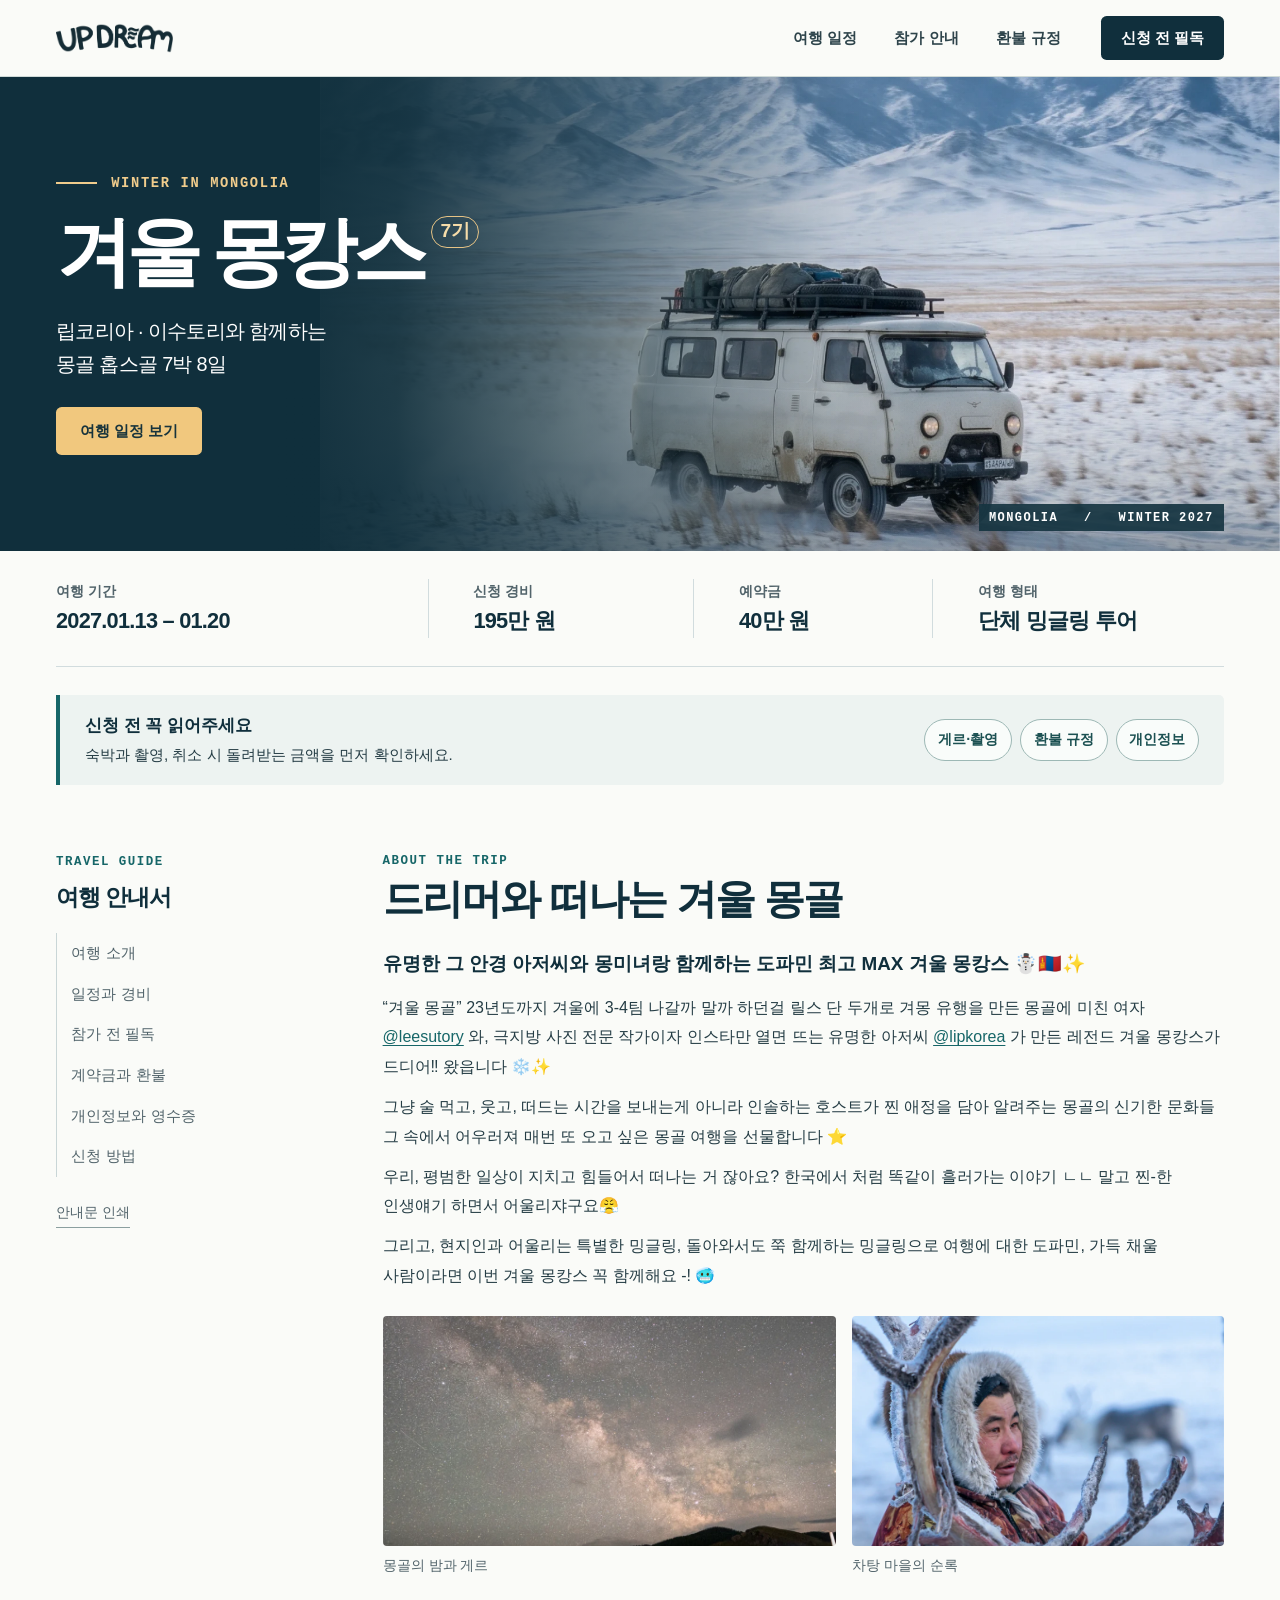
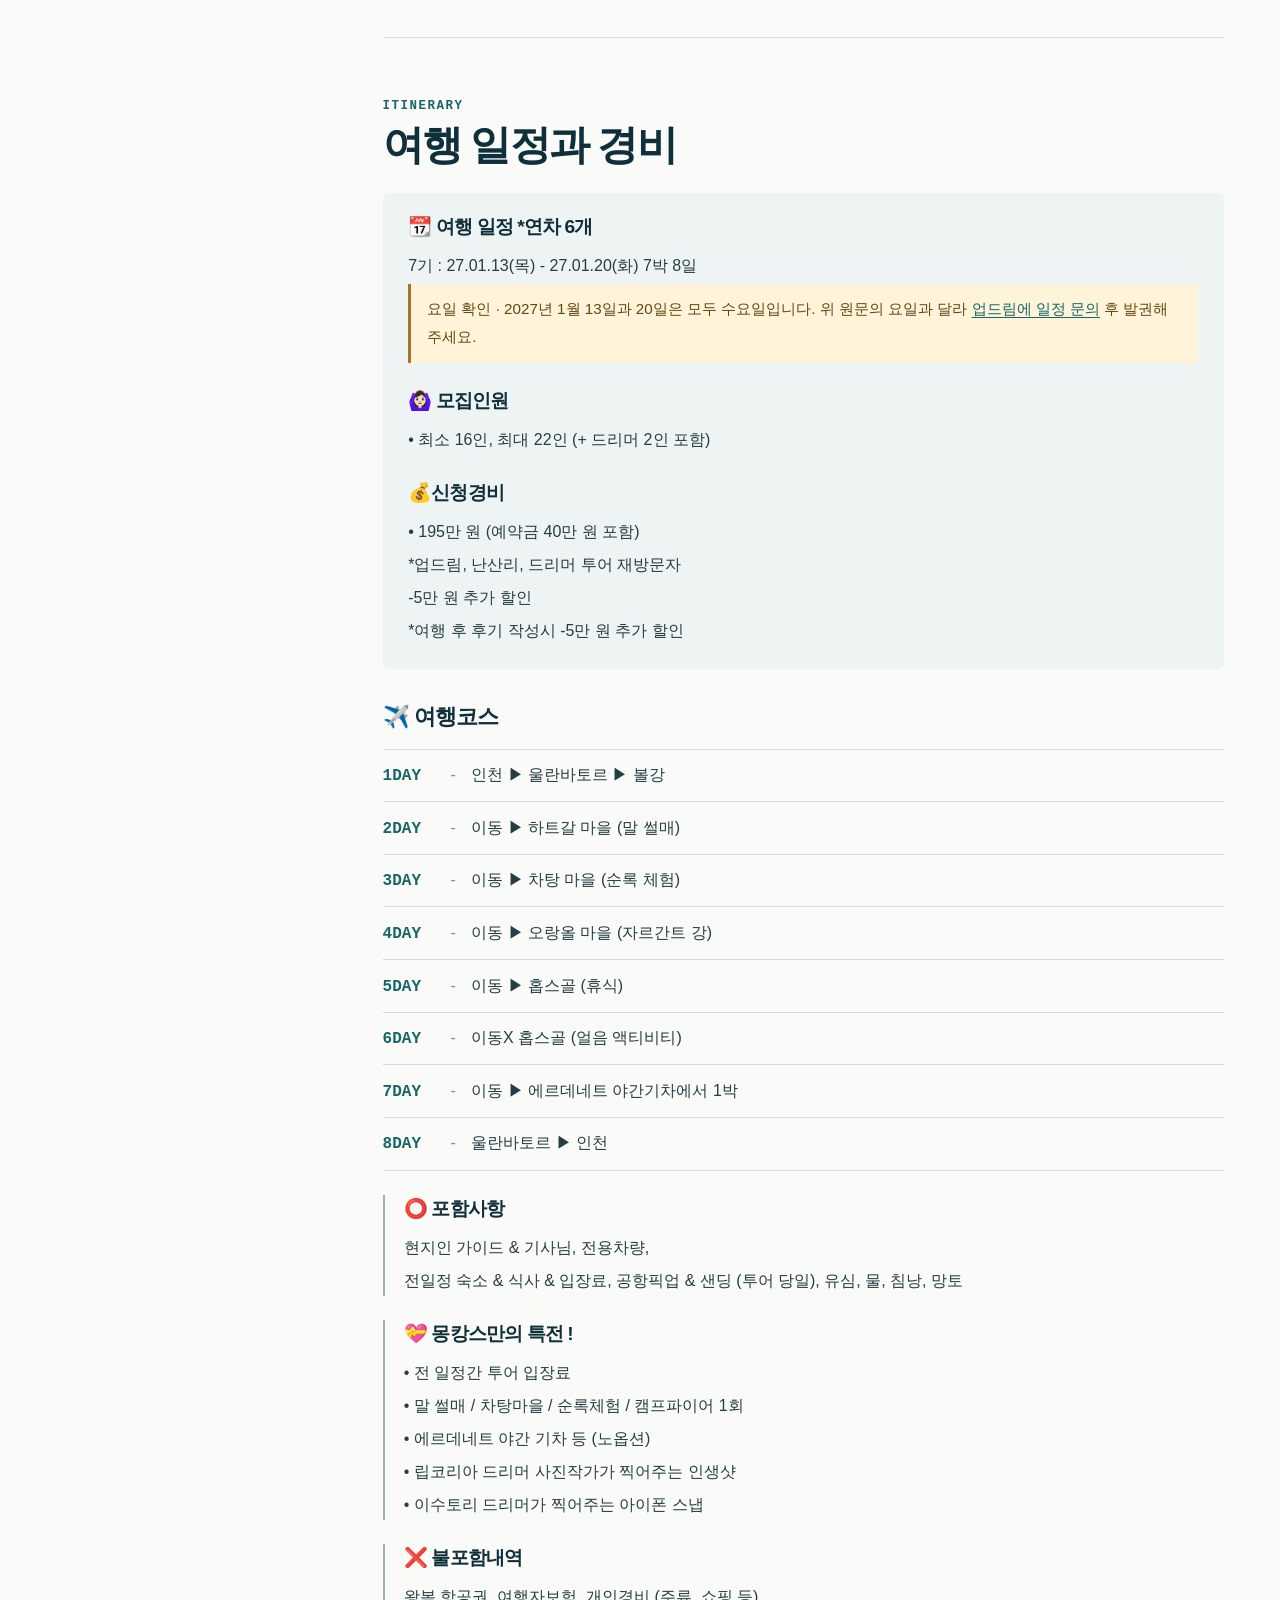
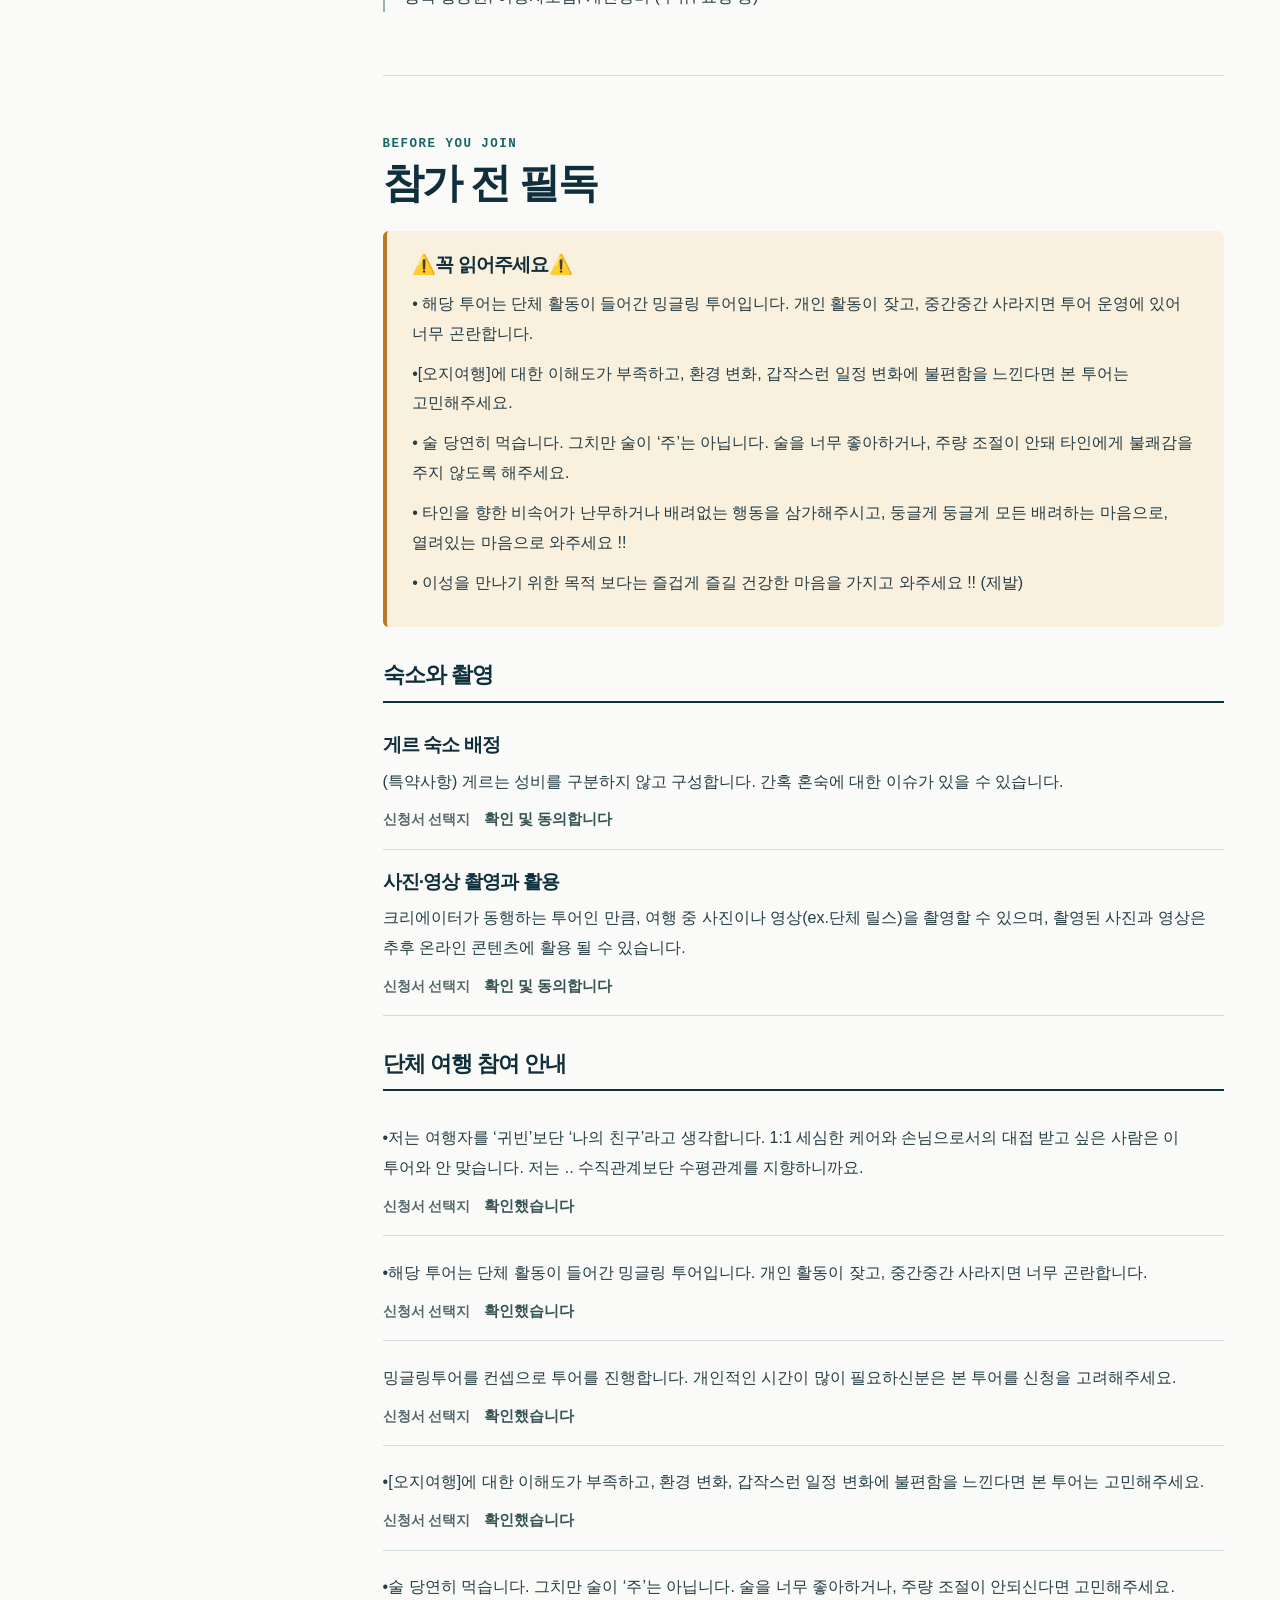
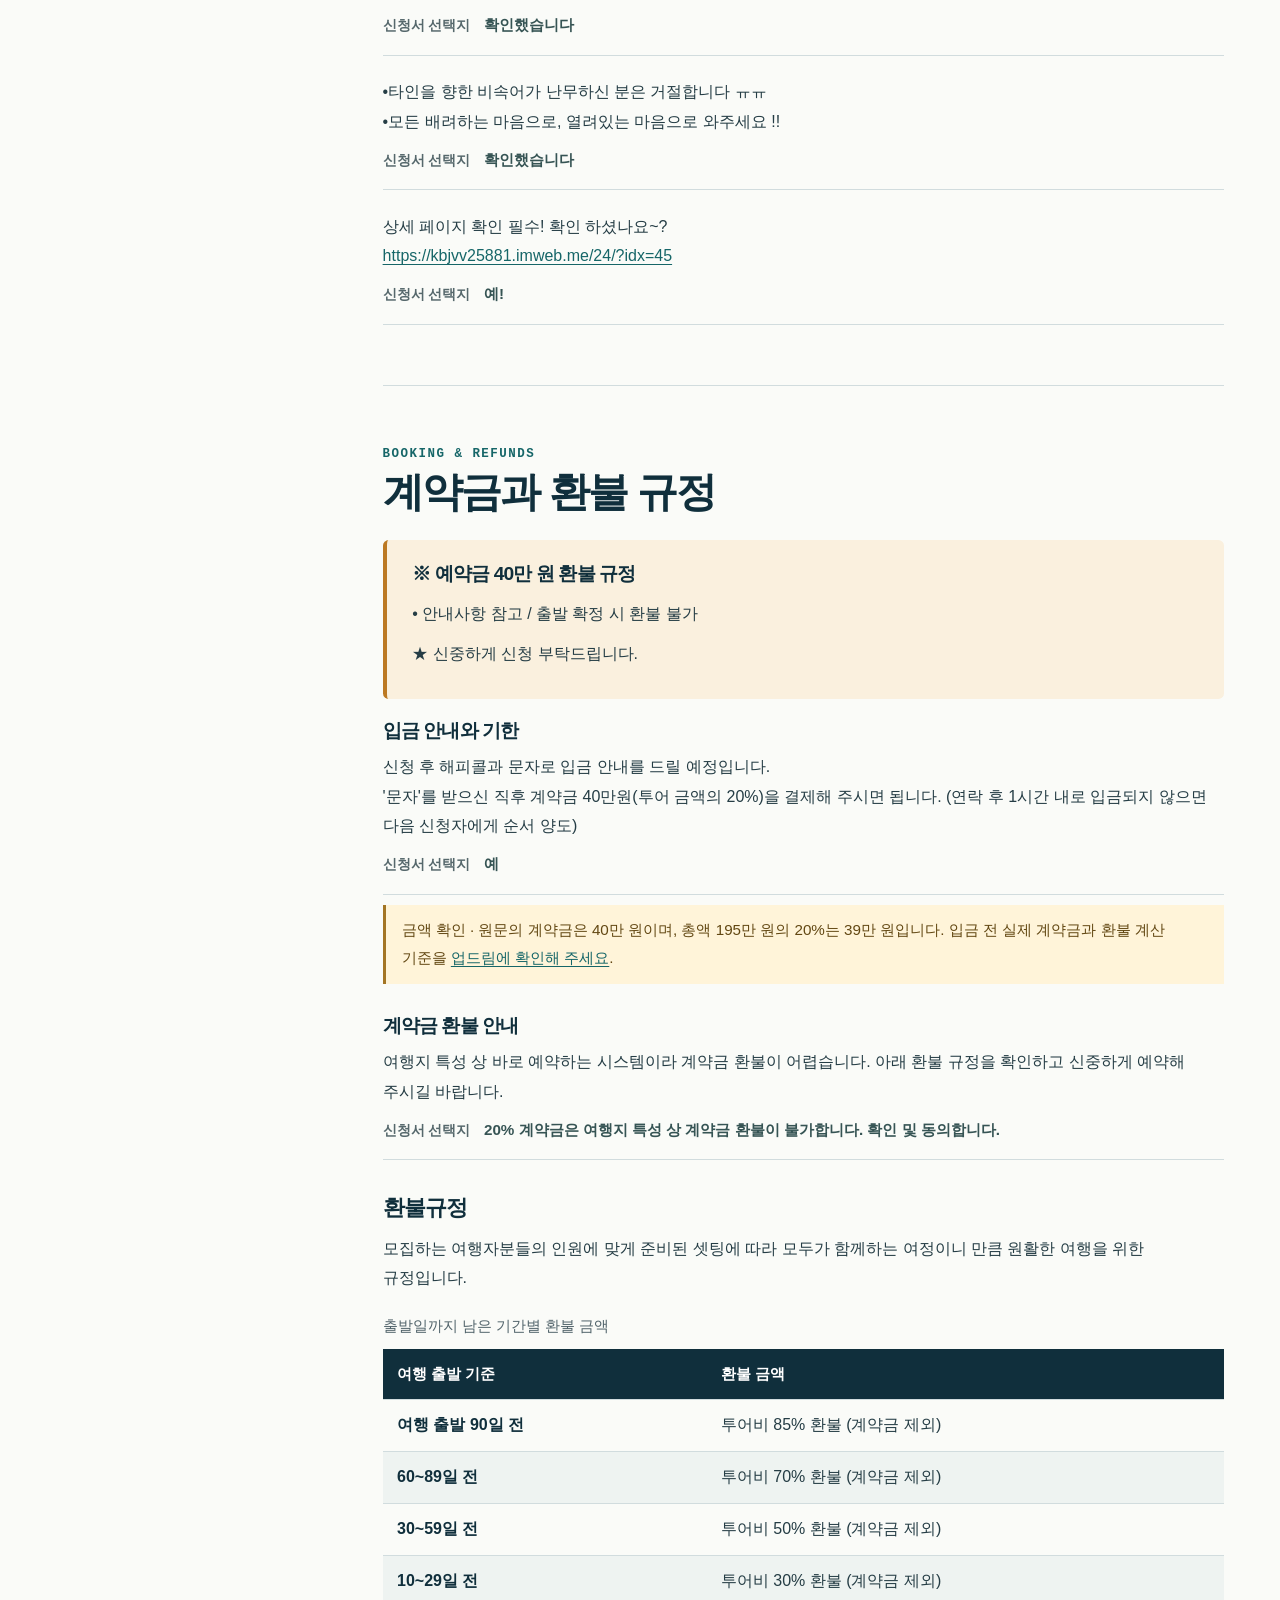
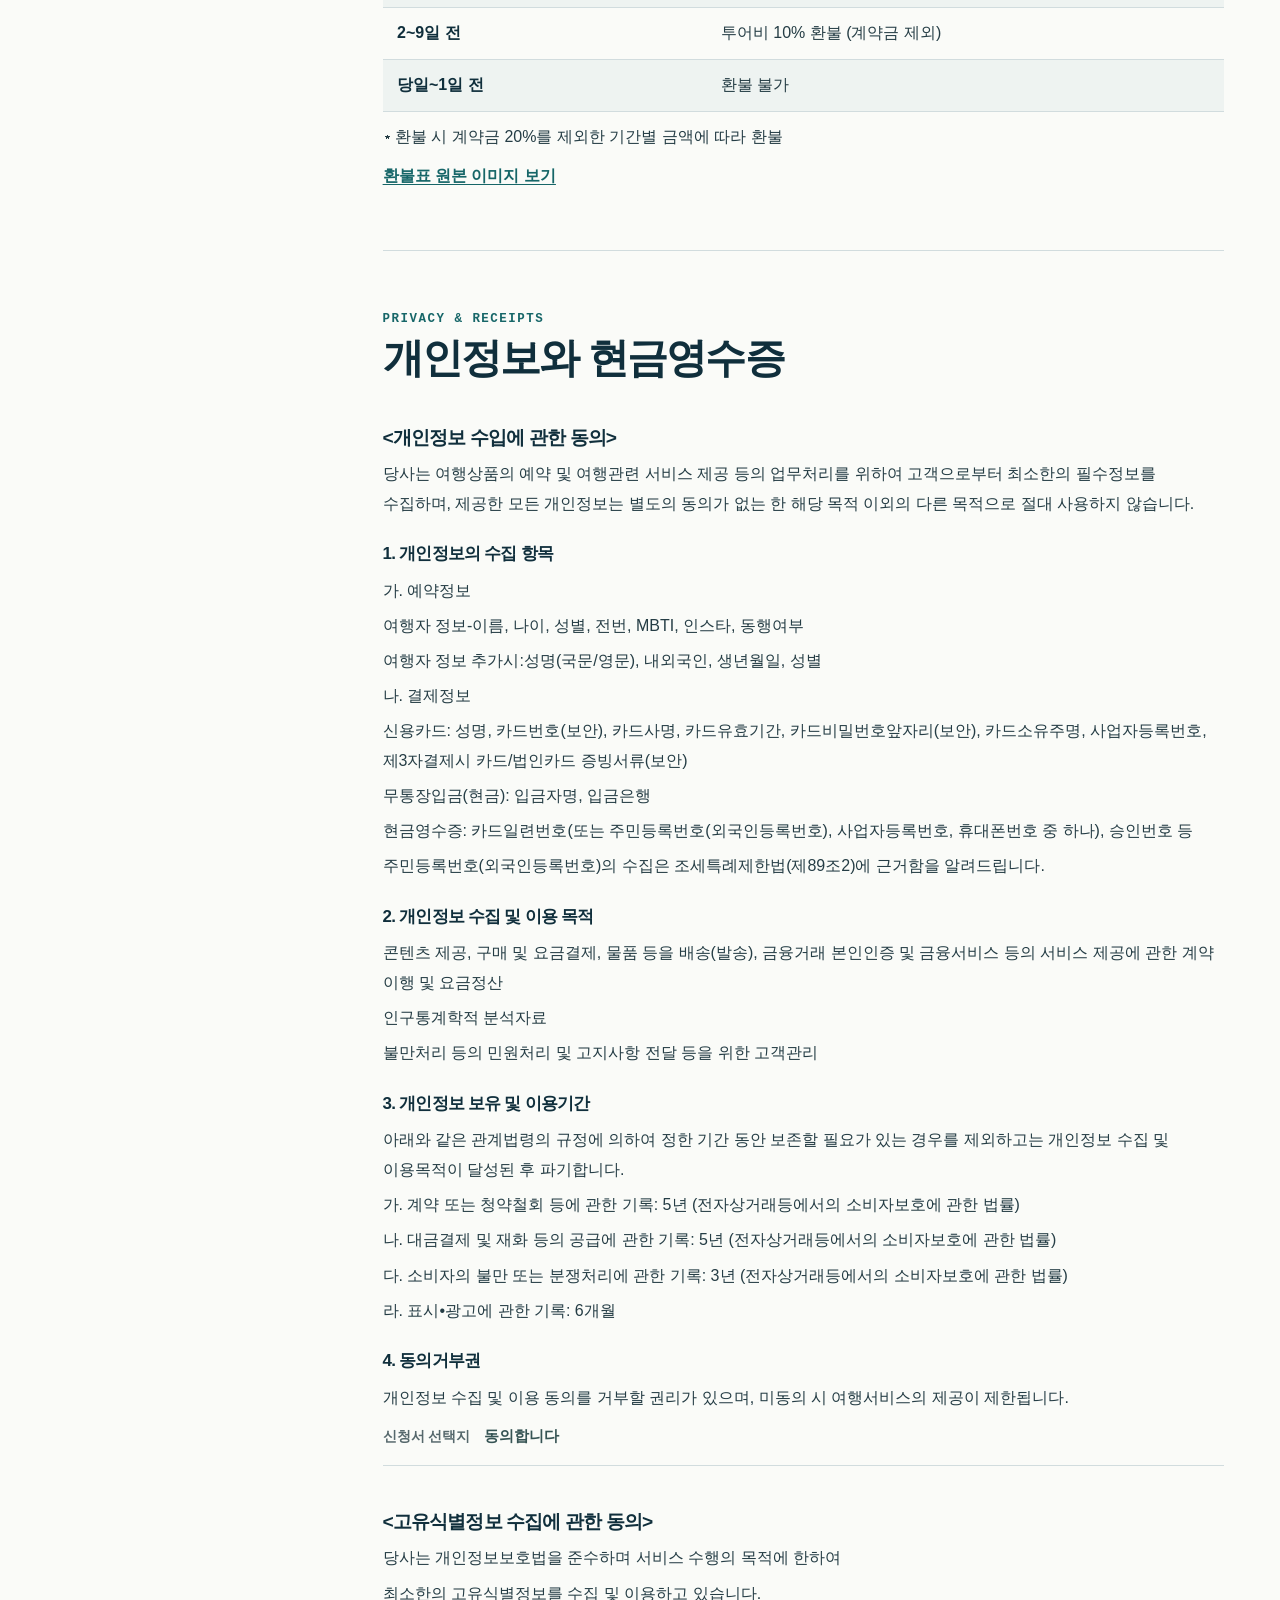
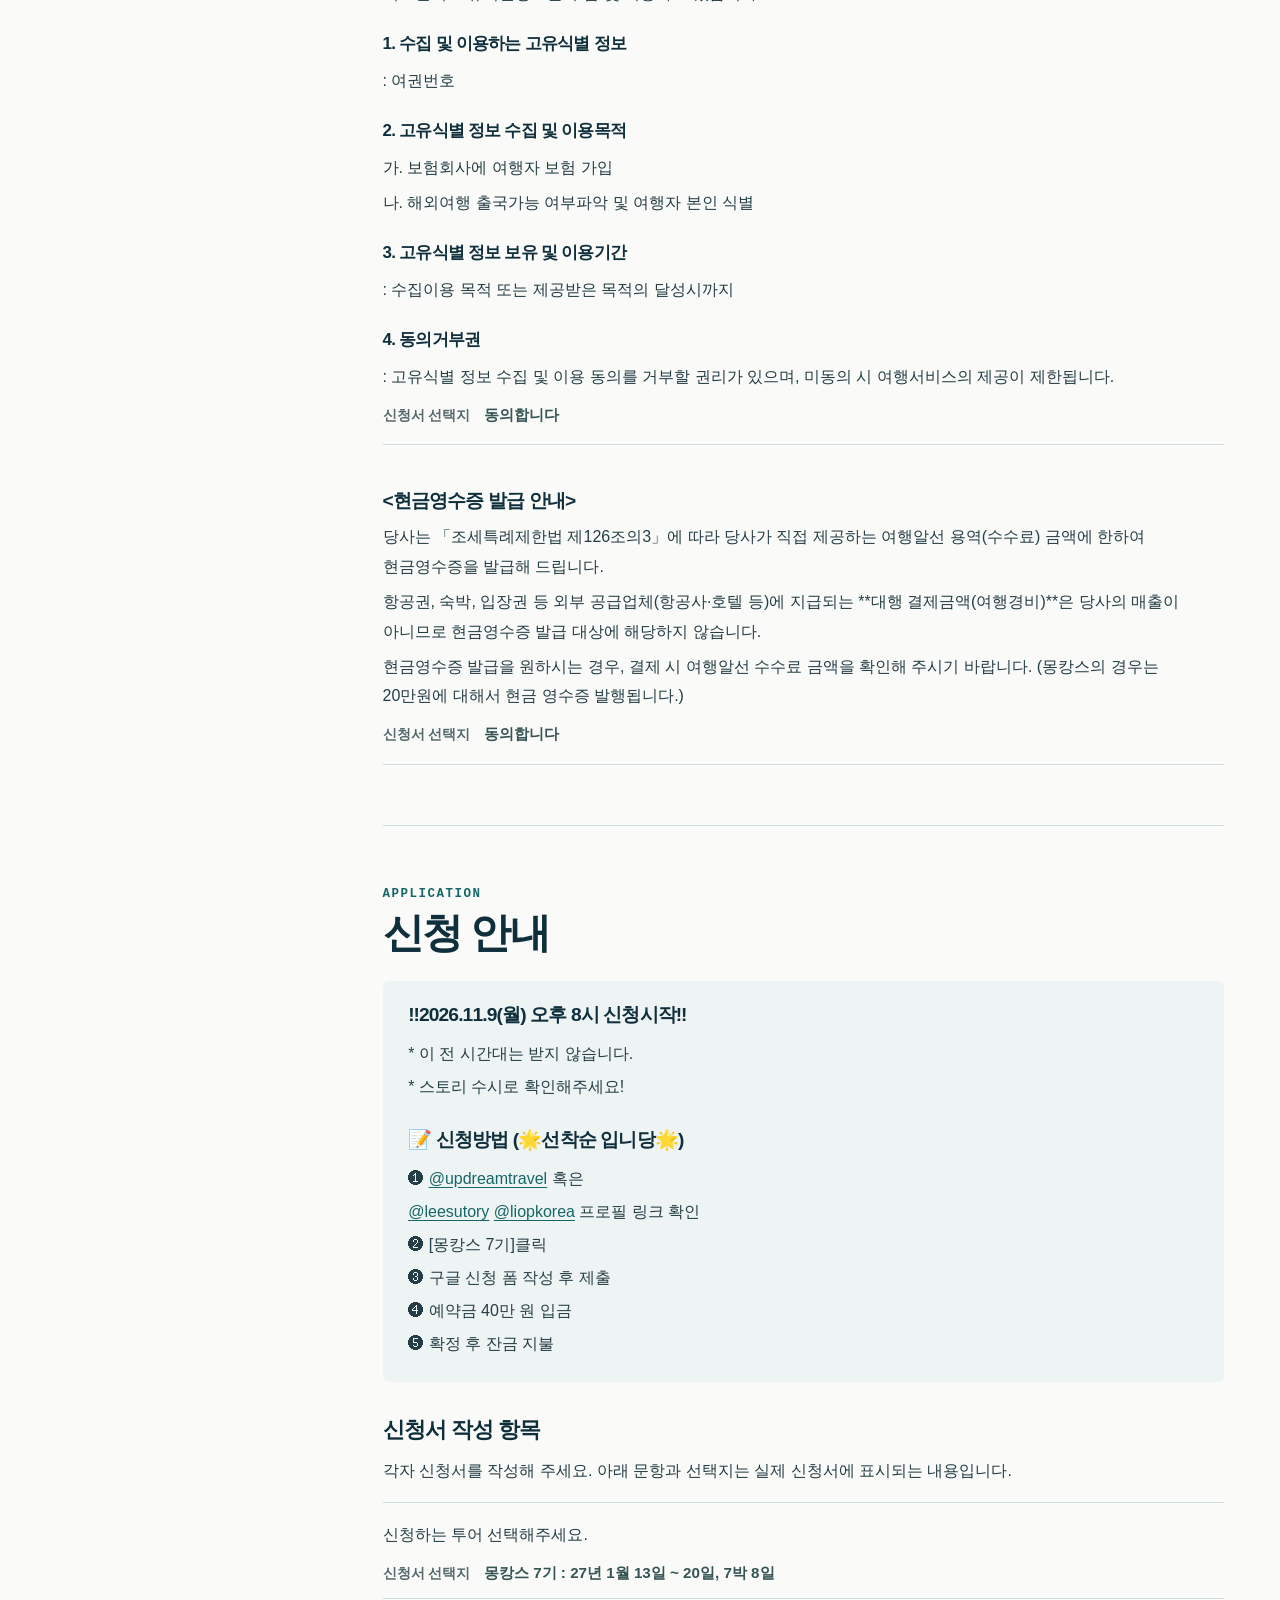
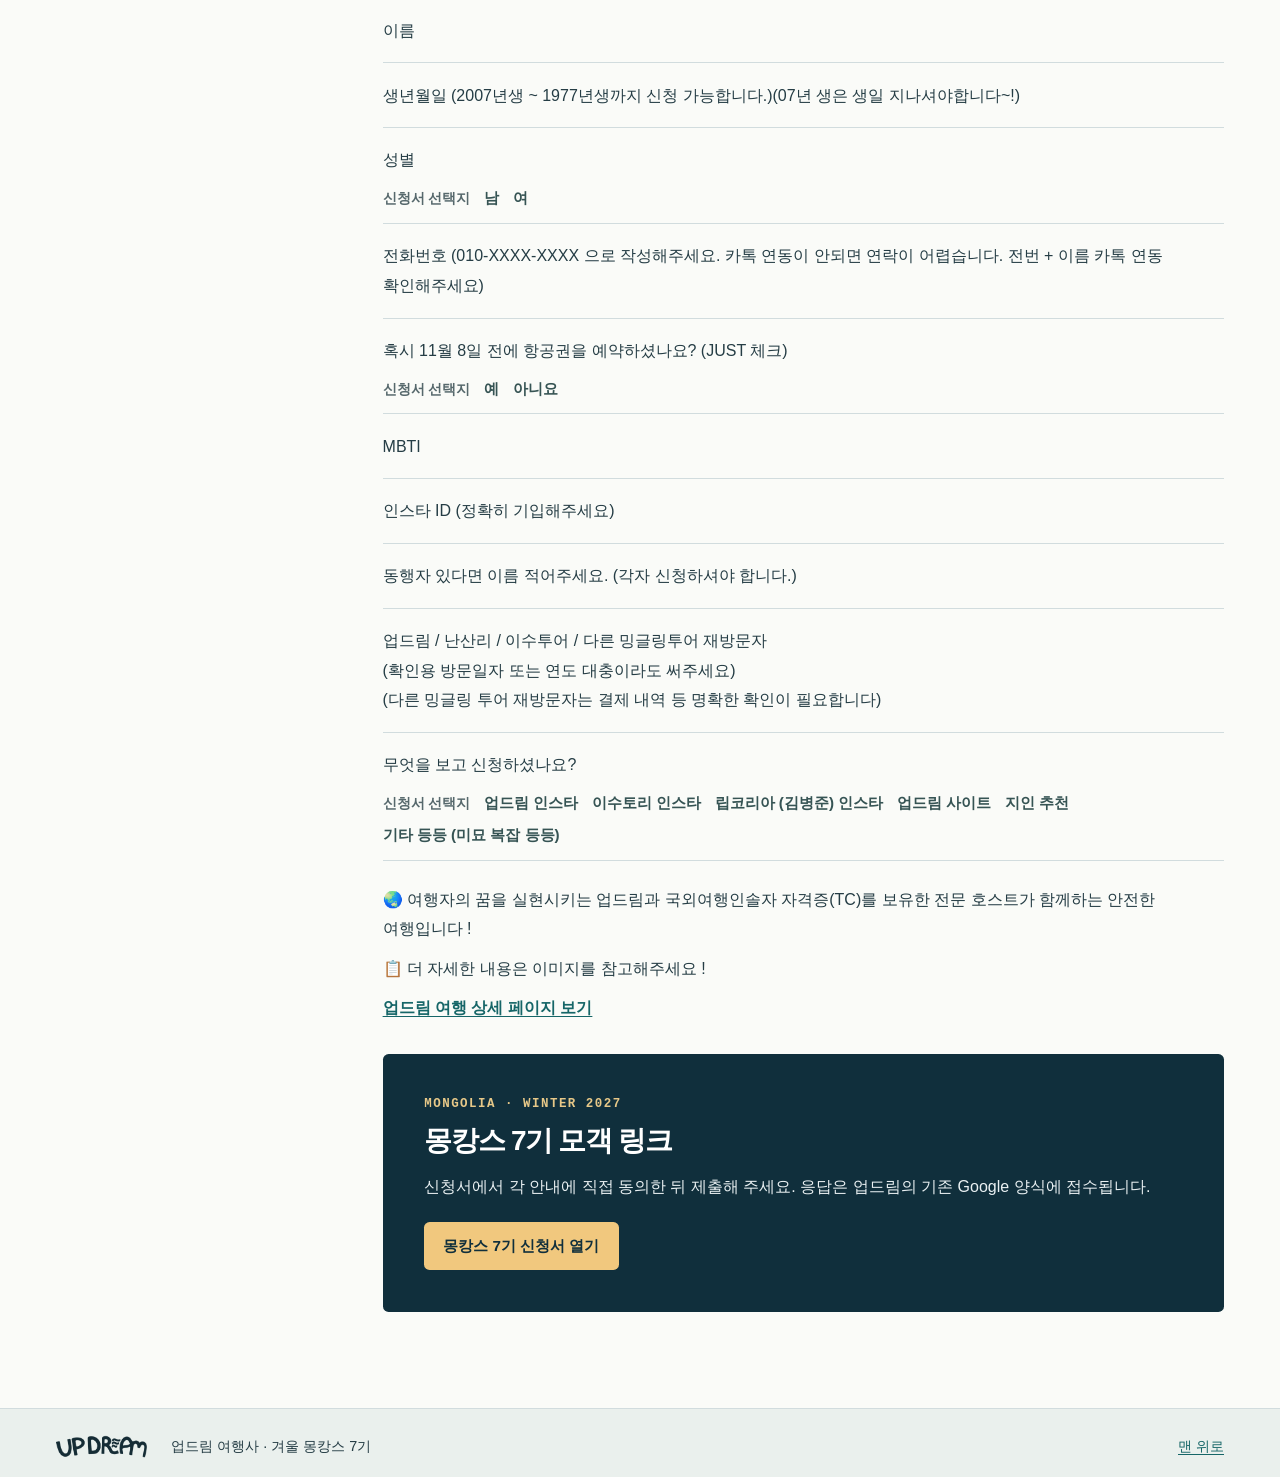
==== index.html @ 57106b6e "Publish Mongcance winter tour website" ====
<!doctype html><html lang="ko"><head><meta charset="utf-8"><meta name="viewport" content="width=device-width,initial-scale=1"><meta name="theme-color" content="#102f3c"><title>겨울 몽캉스 7기 | 업드림</title><meta name="description" content="2027년 1월 겨울 몽골 홉스골로 떠나는 7박 8일. 여행 일정, 게르 숙박, 촬영, 예약금과 환불 규정을 읽고 신청하세요."><link rel="stylesheet" href="styles.css"></head><body id="top"><a class="skip" href="#content">본문 바로가기</a>
<header><div class="wrap header"><a class="brand" href="#top" aria-label="업드림 몽캉스 처음으로"><img src="assets/updream.png" width="125" height="32" alt="업드림"></a><nav aria-label="주 메뉴"><a href="#journey">여행 일정</a><a href="#guide">참가 안내</a><a href="#refund">환불 규정</a></nav><a class="head-cta" href="#guide">신청 전 필독</a></div></header>
<main id="content"><section class="hero" aria-labelledby="hero-title"><img class="hero-image" src="assets/steppe.webp" width="1668" height="1160" alt="눈 덮인 몽골의 산을 배경으로 초원을 달리는 푸르공"><div class="hero-shade"></div>
<div class="wrap hero-inner"><div class="hero-copy"><p class="kicker">WINTER IN MONGOLIA</p><h1 id="hero-title">겨울 몽캉스<span class="cohort">7기</span></h1><p class="hero-desc">립코리아 · 이수토리와 함께하는 <br>몽골 홉스골 7박 8일</p><a class="hero-cta" href="#journey">여행 일정 보기</a></div>
<p class="photo-label" lang="en">MONGOLIA &nbsp; / &nbsp; WINTER 2027</p></div></section>
<section class="facts wrap" aria-label="여행 요약"><div><span>여행 기간</span><strong>2027.01.13 – 01.20</strong></div><div><span>신청 경비</span><strong>195만 원</strong></div><div><span>예약금</span><strong>40만 원</strong></div><div><span>여행 형태</span><strong>단체 밍글링 투어</strong></div></section>
<div class="priority wrap"><div><b>신청 전 꼭 읽어주세요</b><span>숙박과 촬영, 취소 시 돌려받는 금액을 먼저 확인하세요.</span></div><div class="priority-links"><a href="#stay">게르·촬영</a><a href="#refund">환불 규정</a><a href="#privacy">개인정보</a></div></div>
<div class="wrap body-grid"><aside class="toc"><div><p class="eyebrow">TRAVEL GUIDE</p><p class="toc-title">여행 안내서</p><nav aria-label="본문 목차"><a href="#story">여행 소개</a><a href="#journey">일정과 경비</a><a href="#guide">참가 전 필독</a><a href="#refund">계약금과 환불</a><a href="#privacy">개인정보와 영수증</a><a href="#signup">신청 방법</a></nav><button class="print" type="button" onclick="window.print()">안내문 인쇄</button></div></aside><div class="body-content"><section id="story"><div class="section-head"><p class="eyebrow">ABOUT THE TRIP</p><h2>드리머와 떠나는 겨울 몽골</h2></div><div class="story-lead"><p>유명한 그 안경 아저씨와 
몽미녀랑 함께하는 도파민 최고 MAX 겨울 몽캉스 ☃️🇲🇳✨</p></div><p>“겨울 몽골” 23년도까지 겨울에 3-4팀 나갈까 말까 하던걸 
릴스 단 두개로 겨몽 유행을 만든 몽골에 미친 여자 <a href="https://www.instagram.com/leesutory/">@leesutory</a> 와, 
극지방 사진 전문 작가이자 인스타만 열면 뜨는 유명한 아저씨 <a href="https://www.instagram.com/lipkorea/">@lipkorea</a> 가 
만든 레전드 겨울 몽캉스가 드디어‼️ 왔읍니다 ❄️✨</p><p>그냥 술 먹고, 웃고, 떠드는 시간을 보내는게 아니라 
인솔하는 호스트가 찐 애정을 담아 알려주는 몽골의 신기한 문화들 
그 속에서 어우러져 매번 또 오고 싶은 몽골 여행을 선물합니다 ⭐️</p><p>우리, 평범한 일상이 지치고 힘들어서 떠나는 거 잖아요? 
한국에서 처럼 똑같이 흘러가는 이야기 ㄴㄴ 말고 찐-한 인생얘기 하면서 어울리쟈구요😤</p><p>그리고, 현지인과 어울리는 특별한 밍글링, 
돌아와서도 쭉 함께하는 밍글링으로 여행에 대한 도파민, 
가득 채울 사람이라면 이번 겨울 몽캉스 꼭 함께해요 -! 🥶</p><div class="gallery"><figure><img loading="lazy" src="assets/ger.webp" alt="밤하늘과 몽골의 게르"><figcaption>몽골의 밤과 게르</figcaption></figure><figure><img loading="lazy" src="assets/reindeer.webp" alt="눈 내린 차탕 마을의 순록과 현지인"><figcaption>차탕 마을의 순록</figcaption></figure></div></section><section id="journey"><div class="section-head"><p class="eyebrow">ITINERARY</p><h2>여행 일정과 경비</h2></div><div class="box"><h3>📆 여행 일정 *연차 6개</h3><p>7기 : 27.01.13(목) - 27.01.20(화) 7박 8일</p><p class="note">요일 확인 · 2027년 1월 13일과 20일은 모두 수요일입니다. 위 원문의 요일과 달라 <a href="tel:01064201317">업드림에 일정 문의</a> 후 발권해 주세요.</p><h3>🙆🏻‍♀️ 모집인원</h3><p>• 최소 16인, 최대 22인 (+ 드리머 2인 포함)</p><h3>💰신청경비</h3><p>• 195만 원 (예약금 40만 원 포함)</p><p>*업드림, 난산리, 드리머 투어 재방문자</p><p>-5만 원 추가 할인</p><p>*여행 후 후기 작성시 -5만 원 추가 할인</p></div><h3 class="subhead">✈️ 여행코스</h3><ol class="route"><li><b>1DAY</b><span class="dash"> - </span><span>인천 ▶ 울란바토르 ▶ 볼강</span></li><li><b>2DAY</b><span class="dash"> - </span><span>이동 ▶ 하트갈 마을 (말 썰매)</span></li><li><b>3DAY</b><span class="dash"> - </span><span>이동 ▶ 차탕 마을 (순록 체험)</span></li><li><b>4DAY</b><span class="dash"> - </span><span>이동 ▶ 오랑올 마을 (자르간트 강)</span></li><li><b>5DAY</b><span class="dash"> - </span><span>이동 ▶ 홉스골 (휴식)</span></li><li><b>6DAY</b><span class="dash"> - </span><span>이동X 홉스골 (얼음 액티비티)</span></li><li><b>7DAY</b><span class="dash"> - </span><span>이동 ▶ 에르데네트 야간기차에서 1박</span></li><li><b>8DAY</b><span class="dash"> - </span><span>울란바토르 ▶ 인천</span></li></ol><div class="inclusions"><div><h3>⭕️ 포함사항</h3><p>현지인 가이드 &amp; 기사님, 전용차량, </p><p>전일정 숙소 &amp; 식사 &amp; 입장료, 공항픽업 &amp; 샌딩 (투어 당일), 유심, 물, 침낭, 망토</p></div><div><h3>💝 몽캉스만의 특전 !</h3><p>• 전 일정간 투어 입장료</p><p>• 말 썰매 / 차탕마을 / 순록체험 / 캠프파이어 1회</p><p>• 에르데네트 야간 기차 등 (노옵션)</p><p>• 립코리아 드리머 사진작가가 찍어주는 인생샷</p><p>• 이수토리 드리머가 찍어주는 아이폰 스냅</p></div><div><h3>❌ 불포함내역</h3><p>왕복 항공권, 여행자보험, 개인경비 (주류, 쇼핑 등)</p></div></div></section><section id="guide"><div class="section-head"><p class="eyebrow">BEFORE YOU JOIN</p><h2>참가 전 필독</h2></div><div class="attention"><h3>⚠️꼭 읽어주세요⚠️</h3><p>• 해당 투어는 단체 활동이 들어간 밍글링 투어입니다. 
개인 활동이 잦고, 중간중간 사라지면 투어 운영에 있어 너무 곤란합니다.</p><p>•[오지여행]에 대한 이해도가 부족하고, 환경 변화, 
갑작스런 일정 변화에 불편함을 느낀다면 본 투어는 고민해주세요.</p><p>• 술 당연히 먹습니다. 그치만 술이 ‘주’는 아닙니다. 
술을 너무 좋아하거나, 주량 조절이 안돼 타인에게 불쾌감을 주지 않도록 해주세요.</p><p>• 타인을 향한 비속어가 난무하거나 배려없는 행동을 삼가해주시고, 
둥글게 둥글게 모든 배려하는 마음으로, 열려있는 마음으로 와주세요 !!</p><p>• 이성을 만나기 위한 목적 보다는 즐겁게 즐길 건강한 마음을 가지고 와주세요 !! (제발)</p></div><div id="stay" class="group"><h3 class="group-title">숙소와 촬영</h3><div class="doc-item" data-question="11"><h3>게르 숙소 배정</h3><p>(특약사항) 게르는 성비를 구분하지 않고 구성합니다. 간혹 혼숙에 대한 이슈가 있을 수 있습니다.</p><div class="response"><small>신청서 선택지</small><span>확인 및 동의합니다</span></div></div><div class="doc-item" data-question="12"><h3>사진·영상 촬영과 활용</h3><p>크리에이터가 동행하는 투어인 만큼, 여행 중 사진이나 영상(ex.단체 릴스)을 촬영할 수 있으며, 촬영된 사진과 영상은 추후 온라인 콘텐츠에 활용 될 수 있습니다.</p><div class="response"><small>신청서 선택지</small><span>확인 및 동의합니다</span></div></div></div><div class="group"><h3 class="group-title">단체 여행 참여 안내</h3><div class="doc-item" data-question="13"><p>•저는 여행자를 ‘귀빈’보단 ‘나의 친구’라고 생각합니다. 1:1 세심한 케어와 손님으로서의 대접 받고 싶은 사람은 이 투어와 안 맞습니다. 저는 .. 수직관계보단 수평관계를 지향하니까요.</p><div class="response"><small>신청서 선택지</small><span>확인했습니다</span></div></div><div class="doc-item" data-question="14"><p>•해당 투어는 단체 활동이 들어간 밍글링 투어입니다. 개인 활동이 잦고, 중간중간 사라지면 너무 곤란합니다.</p><div class="response"><small>신청서 선택지</small><span>확인했습니다</span></div></div><div class="doc-item" data-question="15"><p>밍글링투어를 컨셉으로 투어를 진행합니다. 개인적인 시간이 많이 필요하신분은 본 투어를 신청을 고려해주세요.</p><div class="response"><small>신청서 선택지</small><span>확인했습니다</span></div></div><div class="doc-item" data-question="16"><p>•[오지여행]에 대한 이해도가 부족하고, 환경 변화, 갑작스런 일정 변화에 불편함을 느낀다면 본 투어는 고민해주세요.</p><div class="response"><small>신청서 선택지</small><span>확인했습니다</span></div></div><div class="doc-item" data-question="17"><p>•술 당연히 먹습니다. 그치만 술이 ‘주’는 아닙니다. 술을 너무 좋아하거나, 주량 조절이 안되신다면 고민해주세요.</p><div class="response"><small>신청서 선택지</small><span>확인했습니다</span></div></div><div class="doc-item" data-question="18"><p>•타인을 향한 비속어가 난무하신 분은 거절합니다 ㅠㅠ
•모든 배려하는 마음으로, 열려있는 마음으로 와주세요 !!</p><div class="response"><small>신청서 선택지</small><span>확인했습니다</span></div></div><div class="doc-item" data-question="19"><p>상세 페이지 확인 필수! 확인 하셨나요~?
<a href="https://kbjvv25881.imweb.me/24/?idx=45">https://kbjvv25881.imweb.me/24/?idx=45</a></p><div class="response"><small>신청서 선택지</small><span>예!</span></div></div></div></section><section id="refund"><div class="section-head"><p class="eyebrow">BOOKING & REFUNDS</p><h2>계약금과 환불 규정</h2></div><div class="attention"><h3>※ 예약금 40만 원 환불 규정</h3><p>• 안내사항 참고 / 출발 확정 시 환불 불가</p><p>★ 신중하게 신청 부탁드립니다.</p></div><div class="doc-item" data-question="20"><h3>입금 안내와 기한</h3><p>신청 후 해피콜과 문자로 입금 안내를 드릴 예정입니다.
'문자'를 받으신 직후 계약금 40만원(투어 금액의 20%)을 결제해 주시면 됩니다. (연락 후 1시간 내로 입금되지 않으면 다음 신청자에게 순서 양도)</p><div class="response"><small>신청서 선택지</small><span>예</span></div></div><p class="note">금액 확인 · 원문의 계약금은 40만 원이며, 총액 195만 원의 20%는 39만 원입니다. 입금 전 실제 계약금과 환불 계산 기준을 <a href="tel:01064201317">업드림에 확인해 주세요</a>.</p><div class="doc-item" data-question="24"><h3>계약금 환불 안내</h3><p>여행지 특성 상 바로 예약하는 시스템이라 계약금 환불이 어렵습니다. 아래 환불 규정을 확인하고 신중하게 예약해 주시길 바랍니다.</p><div class="response"><small>신청서 선택지</small><span>20% 계약금은 여행지 특성 상 계약금 환불이 불가합니다. 확인 및 동의합니다.</span></div></div><h3 class="subhead">환불규정</h3><p>모집하는 여행자분들의 인원에 맞게 준비된 셋팅에 따라 모두가 함께하는 여정이니 만큼 원활한 여행을 위한 규정입니다.</p><table><caption>출발일까지 남은 기간별 환불 금액</caption><thead><tr><th scope="col">여행 출발 기준</th><th scope="col">환불 금액</th></tr></thead><tbody><tr><th scope="row">여행 출발 90일 전</th><td>투어비 85% 환불 (계약금 제외)</td></tr><tr><th scope="row">60~89일 전</th><td>투어비 70% 환불 (계약금 제외)</td></tr><tr><th scope="row">30~59일 전</th><td>투어비 50% 환불 (계약금 제외)</td></tr><tr><th scope="row">10~29일 전</th><td>투어비 30% 환불 (계약금 제외)</td></tr><tr><th scope="row">2~9일 전</th><td>투어비 10% 환불 (계약금 제외)</td></tr><tr><th scope="row">당일~1일 전</th><td>환불 불가</td></tr></tbody></table><p>⋆ 환불 시 계약금 20%를 제외한 기간별 금액에 따라 환불</p><a class="textlink" href="assets/refund-original.jpg">환불표 원본 이미지 보기</a></section><section id="privacy"><div class="section-head"><p class="eyebrow">PRIVACY & RECEIPTS</p><h2>개인정보와 현금영수증</h2></div><div class="doc-item" data-question="21"><h3>&lt;개인정보 수입에 관한 동의&gt;</h3><p>당사는 여행상품의 예약 및 여행관련 서비스 제공 등의 업무처리를 위하여 고객으로부터 최소한의 필수정보를 수집하며, 제공한 모든 개인정보는 별도의 동의가 없는 한 해당 목적 이외의 다른 목적으로 절대 사용하지 않습니다.</p><h4>1. 개인정보의 수집 항목</h4><p>가. 예약정보</p><p>여행자 정보-이름, 나이, 성별, 전번, MBTI, 인스타, 동행여부 </p><p>여행자 정보 추가시:성명(국문/영문), 내외국인, 생년월일, 성별</p><p>나. 결제정보</p><p>신용카드: 성명, 카드번호(보안), 카드사명, 카드유효기간, 카드비밀번호앞자리(보안), 카드소유주명, 사업자등록번호, 제3자결제시 카드/법인카드 증빙서류(보안)</p><p>무통장입금(현금): 입금자명, 입금은행</p><p>현금영수증: 카드일련번호(또는 주민등록번호(외국인등록번호), 사업자등록번호, 휴대폰번호 중 하나), 승인번호 등</p><p>주민등록번호(외국인등록번호)의 수집은 조세특례제한법(제89조2)에 근거함을 알려드립니다.</p><h4>2. 개인정보 수집 및 이용 목적</h4><p>콘텐츠 제공, 구매 및 요금결제, 물품 등을 배송(발송), 금융거래 본인인증 및 금융서비스 등의 서비스 제공에 관한 계약 이행 및 요금정산</p><p>인구통계학적 분석자료</p><p>불만처리 등의 민원처리 및 고지사항 전달 등을 위한 고객관리</p><h4>3. 개인정보 보유 및 이용기간</h4><p>아래와 같은 관계법령의 규정에 의하여 정한 기간 동안 보존할 필요가 있는 경우를 제외하고는 개인정보 수집 및 이용목적이 달성된 후 파기합니다.</p><p>가. 계약 또는 청약철회 등에 관한 기록: 5년 (전자상거래등에서의 소비자보호에 관한 법률)</p><p>나. 대금결제 및 재화 등의 공급에 관한 기록: 5년 (전자상거래등에서의 소비자보호에 관한 법률)</p><p>다. 소비자의 불만 또는 분쟁처리에 관한 기록: 3년 (전자상거래등에서의 소비자보호에 관한 법률)</p><p>라. 표시•광고에 관한 기록: 6개월</p><h4>4. 동의거부권</h4><p>개인정보 수집 및 이용 동의를 거부할 권리가 있으며, 미동의 시 여행서비스의 제공이 제한됩니다.</p><div class="response"><small>신청서 선택지</small><span>동의합니다</span></div></div><div class="doc-item" data-question="22"><h3>&lt;고유식별정보 수집에 관한 동의&gt;</h3><p>당사는 개인정보보호법을 준수하며 서비스 수행의 목적에 한하여</p><p> 최소한의 고유식별정보를 수집 및 이용하고 있습니다.</p><h4>1. 수집 및 이용하는 고유식별 정보</h4><p>: 여권번호</p><h4>2. 고유식별 정보 수집 및 이용목적</h4><p>가. 보험회사에 여행자 보험 가입</p><p>나. 해외여행 출국가능 여부파악 및 여행자 본인 식별</p><h4>3. 고유식별 정보 보유 및 이용기간</h4><p>: 수집이용 목적 또는 제공받은 목적의 달성시까지</p><h4>4. 동의거부권</h4><p>: 고유식별 정보 수집 및 이용 동의를 거부할 권리가 있으며, 미동의 시 여행서비스의 제공이 제한됩니다.</p><div class="response"><small>신청서 선택지</small><span>동의합니다</span></div></div><div class="doc-item" data-question="23"><h3>&lt;현금영수증 발급 안내&gt;</h3><p>당사는 「조세특례제한법 제126조의3」에 따라 당사가 직접 제공하는 여행알선 용역(수수료) 금액에 한하여 현금영수증을 발급해 드립니다.</p><p>항공권, 숙박, 입장권 등 외부 공급업체(항공사·호텔 등)에 지급되는 **대행 결제금액(여행경비)**은 당사의 매출이 아니므로 현금영수증 발급 대상에 해당하지 않습니다.</p><p>현금영수증 발급을 원하시는 경우, 결제 시 여행알선 수수료 금액을 확인해 주시기 바랍니다. (몽캉스의 경우는 20만원에 대해서 현금 영수증 발행됩니다.)</p><div class="response"><small>신청서 선택지</small><span>동의합니다</span></div></div></section><section id="signup"><div class="section-head"><p class="eyebrow">APPLICATION</p><h2>신청 안내</h2></div><div class="box"><h3>‼️2026.11.9(월) 오후 8시 신청시작‼️</h3><p>* 이 전 시간대는 받지 않습니다.</p><p>* 스토리 수시로 확인해주세요!</p><h3>📝 신청방법 (🌟선착순 입니당🌟)</h3><p>❶ <a href="https://www.instagram.com/updreamtravel/">@updreamtravel</a> 혹은</p><p><a href="https://www.instagram.com/leesutory/">@leesutory</a> <a href="https://www.instagram.com/liopkorea/">@liopkorea</a> 프로필 링크 확인</p><p>❷ [몽캉스 7기]클릭</p><p>❸ 구글 신청 폼 작성 후 제출</p><p>❹ 예약금 40만 원 입금</p><p>❺ 확정 후 잔금 지불</p></div><h3 class="subhead">신청서 작성 항목</h3><p>각자 신청서를 작성해 주세요. 아래 문항과 선택지는 실제 신청서에 표시되는 내용입니다.</p><div class="field-list"><div class="doc-item" data-question="1"><p>신청하는 투어 선택해주세요.</p><div class="response"><small>신청서 선택지</small><span>몽캉스 7기 : 27년 1월 13일 ~ 20일, 7박 8일</span></div></div><div class="doc-item" data-question="2"><p>이름</p></div><div class="doc-item" data-question="3"><p>생년월일 (2007년생 ~ 1977년생까지 신청 가능합니다.)(07년 생은 생일 지나셔야합니다~!)</p></div><div class="doc-item" data-question="4"><p>성별</p><div class="response"><small>신청서 선택지</small><span>남</span><span>여</span></div></div><div class="doc-item" data-question="5"><p>전화번호 (010-XXXX-XXXX 으로 작성해주세요. 카톡 연동이 안되면 연락이 어렵습니다. 전번 + 이름 카톡 연동 확인해주세요)</p></div><div class="doc-item" data-question="6"><p>혹시 11월 8일 전에 항공권을 예약하셨나요? (JUST 체크)</p><div class="response"><small>신청서 선택지</small><span>예</span><span>아니요</span></div></div><div class="doc-item" data-question="7"><p>MBTI</p></div><div class="doc-item" data-question="8"><p>인스타 ID (정확히 기입해주세요)</p></div><div class="doc-item" data-question="9"><p>동행자 있다면 이름 적어주세요. (각자 신청하셔야 합니다.)</p></div><div class="doc-item" data-question="10"><p>업드림 / 난산리 / 이수투어 / 다른 밍글링투어 재방문자 
(확인용 방문일자 또는 연도 대충이라도 써주세요)
(다른 밍글링 투어 재방문자는 결제 내역 등 명확한 확인이 필요합니다)</p></div><div class="doc-item" data-question="25"><p>무엇을 보고 신청하셨나요?</p><div class="response"><small>신청서 선택지</small><span>업드림 인스타</span><span>이수토리 인스타</span><span>립코리아 (김병준) 인스타</span><span>업드림 사이트</span><span>지인 추천</span><span>기타 등등 (미묘 복잡 등등)</span></div></div></div><p>🌏 여행자의 꿈을 실현시키는 업드림과 국외여행인솔자 자격증(TC)를 보유한 전문 호스트가 함께하는 안전한 여행입니다 !</p><p>📋 더 자세한 내용은 이미지를 참고해주세요 !</p><a class="textlink" href="https://kbjvv25881.imweb.me/24/?idx=45">업드림 여행 상세 페이지 보기</a><div class="apply-panel"><p class="eyebrow">MONGOLIA · WINTER 2027</p><h3>몽캉스 7기 모객 링크</h3><p>신청서에서 각 안내에 직접 동의한 뒤 제출해 주세요. 응답은 업드림의 기존 Google 양식에 접수됩니다.</p><a class="primary" href="apply.html">몽캉스 7기 신청서 열기</a></div></section></div></div></main><footer><div class="wrap footer"><a class="brand" href="#top" aria-label="업드림 몽캉스 처음으로"><img src="assets/updream.png" width="125" height="32" alt="업드림"></a><span>업드림 여행사 · 겨울 몽캉스 7기</span><a href="#top">맨 위로</a></div></footer><script src="navigation.js"></script></body></html>
---- styles.css ----
:root {
  color-scheme: light;
  --ink: #102f3c;
  --body: #253d45;
  --muted: #52646b;
  --line: #d1dcde;
  --ice: #eef4f3;
  --teal: #166668;
  --gold: #f1c87e;
  --paper: #fafbf8;
  --wrap: 78rem;
  font-family: "Inter", -apple-system, BlinkMacSystemFont, "Apple SD Gothic Neo", "Malgun Gothic", "Noto Sans KR", sans-serif;
  color: var(--body);
  background: var(--paper);
  word-break: keep-all;
  overflow-wrap: anywhere;
  line-height: 1.73;
}
* {box-sizing: border-box}
body {margin: 0}
a {color: var(--teal); text-underline-offset: .2em}
a:hover {color: #004d50}
button {font: inherit; cursor: pointer}
a:focus-visible, button:focus-visible, iframe:focus-visible {outline: 3px solid #c3630f; outline-offset: 4px}
img {max-width: 100%; display: block}
.wrap {width: min(calc(100% - 7rem), var(--wrap)); margin-inline: auto}
.skip {position: absolute; top: -7rem; left: 1rem; background: white; padding: .7rem 1rem; z-index: 12}
.skip:focus {top: .45rem}
header {background: var(--paper); border-bottom: 1px solid #cfdad8}
.header {min-height: 4.75rem; display: flex; align-items: center; gap: 2.5rem}
.brand {display: inline-flex; align-items: center; flex-shrink: 0}
.brand img {width: 7.3rem; height: auto; filter: brightness(0) saturate(100%) invert(14%) sepia(15%) saturate(1635%) hue-rotate(151deg) brightness(91%) contrast(93%)}
.header nav {display: flex; gap: 2.35rem; margin-left: auto}
.header nav a, .head-cta, .toc nav a, .hero-cta, .primary, .priority-links a {text-decoration: none}
.header nav a {color: #2e444b; font-size: .95rem; font-weight: 650}
.header nav a:hover {color: var(--teal); text-decoration: underline}
.head-cta, .hero-cta, .primary {display: inline-flex; align-items: center; justify-content: center; min-height: 2.8rem; padding: .5rem 1.25rem; font-size: .95rem; font-weight: 750; border-radius: .35rem; line-height: 1.45}
.head-cta {background: var(--ink); color: white}
.head-cta:hover, .primary:hover {background: #264d58; color: white}
.hero {position: relative; isolation: isolate; background: #102f3c; overflow: hidden; color: white}
.hero-image, .hero-shade {position: absolute; z-index: -1; inset: 0; height: 100%}
.hero-image {left: auto; width: 75%; object-fit: cover; object-position: 50% 58%}
.hero-shade {background: linear-gradient(90deg,#102f3c 2%,#102f3c 21%,rgba(16,47,60,.93) 31%,rgba(16,47,60,.64) 44%,rgba(16,47,60,.08) 66%,transparent 82%),linear-gradient(0deg,rgba(15,37,45,.25),transparent 38%);}
.hero-inner {position: relative; min-height: clamp(25rem, 37vw, 33rem); display: flex; align-items: center; padding-block: 3.5rem}
.hero-copy {max-width: 47rem}
.kicker, .eyebrow, .photo-label {margin: 0; font-family: "IBM Plex Mono","SFMono-Regular",Consolas,monospace; font-size: .78rem; font-weight: 700; letter-spacing: .12em; line-height: 1.55}
.kicker {display: flex; align-items: center; gap: .9rem; color: #f0cc8c; font-size: .86rem}
.kicker::before {content: ""; width: 2.55rem; height: 2px; background: currentColor}
.hero h1 {margin: 1rem 0 1.25rem; font-size: clamp(3.4rem, 5.9vw, 6rem); color: white; letter-spacing: -.078em; font-weight: 850; line-height: 1.13}
.cohort {font-size: clamp(1rem, 1.5vw, 1.45rem); font-weight: 650; display: inline-block; vertical-align: top; border: 1px solid #e6c385; color: #f6dca9; line-height: 1.4; padding: .07em .45em .11em; margin: .32em 0 0 .48em; border-radius: 2rem; letter-spacing: -.03em}
.hero-desc {font-size: clamp(1.08rem,1.55vw,1.45rem); margin: 0; line-height: 1.65; font-weight: 520; letter-spacing: -.035em}
.hero-cta {margin-top: 1.65rem; background: var(--gold); color: #18343c; min-height: 3rem; padding-inline: 1.5rem}
.hero-cta:hover {background: #ffe1a6; color: #15323c}
.photo-label {position: absolute; bottom: 1.2rem; right: 0; background: #153340e6; color: white; padding: .27rem .65rem; font-size: .75rem}
.facts {display: grid; grid-template-columns: 1.4fr 1fr .9fr 1.1fr; border-bottom: 1px solid var(--line); padding-block: 1.75rem}
.facts div + div {border-left: 1px solid var(--line); padding-left: clamp(1rem, 3.5vw, 3.2rem)}
.facts span, .facts strong {display: block}
.facts span {font-size: .9rem; color: var(--muted); font-weight: 600}
.facts strong {font-size: clamp(1rem,1.7vw,1.45rem); color: var(--ink); line-height: 1.5; letter-spacing: -.035em; margin-top: .12rem}
.priority {display: flex; align-items: center; justify-content: space-between; gap: 1.5rem; margin-top: 1.75rem; padding: 1rem 1.55rem; background: #edf3f1; border-left: .25rem solid var(--teal); border-radius: 0 .32rem .32rem 0}
.priority b {color: var(--ink); display: block; font-size: 1.08rem}
.priority span {font-size: .95rem}
.priority-links {display: flex; flex-wrap: wrap; gap: .5rem}
.priority-links a {white-space: nowrap; display: inline-flex; align-items: center; min-height: 2.65rem; padding: .36rem .8rem; border: 1px solid #9db8b5; border-radius: 2rem; color: #1c5152; font-size: .9rem; font-weight: 650; background: #f9fcfa}
.priority-links a:hover {background: #dcebe7}
.body-grid {display: grid; grid-template-columns: minmax(10rem, 1fr) minmax(0, 3.55fr); gap: clamp(2rem,7vw,7rem); margin-block: 4.25rem 6rem}
.body-content {max-width: 53rem; min-width: 0}
.toc>div {position: sticky; top: 1.5rem}
.eyebrow {color: var(--teal)}
.toc-title {font-size: 1.45rem; font-weight: 760; color: var(--ink); margin: .3rem 0 1rem; letter-spacing: -.045em}
.toc nav {display: grid; border-left: 1px solid #c9d6d7}
.toc nav a {color: var(--muted); padding: .45rem .9rem; font-weight: 500; font-size: .95rem}
.toc nav a:hover, .toc nav a[aria-current] {color: #074f52; background: #e8f1ed; box-shadow: -2px 0 var(--teal)}
.print {border: 0; border-bottom: 1px solid #8b9f9f; background: none; color: var(--muted); font-size: .9rem; padding: .65rem 0 .15rem; margin-top: .8rem}
.body-content section {scroll-margin-top: 1.25rem; border-bottom: 1px solid var(--line); margin-bottom: 3.75rem; padding-bottom: 3.75rem}
.body-content section:last-child {border: 0; margin: 0; padding: 0}
.section-head {margin-bottom: 1.35rem}
h2,h3,h4,.group-title {color: var(--ink); letter-spacing: -.045em; line-height: 1.45}
h2 {font-size: clamp(1.85rem,3.2vw,3rem); margin: .21rem 0 0; font-weight: 800; line-height: 1.28}
h3 {font-size: 1.2rem; margin: 1.5rem 0 .65rem}
h4 {font-size: 1.06rem; margin: 1.5rem 0 .55rem}
p {margin: .65rem 0}
.body-content p {line-height: 1.85}
.body-content .eyebrow {line-height: 1.4}
.story-lead {font-weight: 700; font-size: 1.18rem; color: var(--ink)}
.gallery {display: grid; grid-template-columns: 1.22fr 1fr; gap: 1rem; margin-top: 1.6rem}
figure {margin: 0}
.gallery img {width: 100%; height: clamp(11rem,18vw,17rem); border-radius: .25rem; object-fit: cover}
figcaption {font-size: .88rem; color: var(--muted); margin-top: .4rem}
.box,.attention {padding: 1.25rem clamp(1rem,2vw,1.75rem); border-radius: .35rem; background: var(--ice)}
.box h3:first-child,.attention h3:first-child {margin-top: 0}
.box p,.inclusions p {margin: .22rem 0}
.note {padding: .7rem 1rem; background: #fff4d9; color: #624712; border-left: .22rem solid #a37524; font-size: .95rem}
.subhead,.group-title {margin-top: 2rem; font-size: 1.35rem}
.route {list-style: none; padding: 0; margin: 1rem 0}
.route li {display: flex; gap: .95rem; align-items: baseline; border-top: 1px solid var(--line); padding: .72rem 0}
.route li:last-child {border-bottom: 1px solid var(--line)}
.route b {color: var(--teal); font: 700 1rem/1.6 "IBM Plex Mono",monospace; min-width: 3.3rem}
.dash {color: #789193}
.inclusions>div {border-left: 2px solid #97b6b3; padding-inline-start: 1.2rem; margin-top: 1.5rem}
.attention {background: #faf0de; border-left: .25rem solid #bc7923}
.group {scroll-margin-top: 1.25rem}
.group-title {border-bottom: 2px solid var(--ink); padding-bottom: .62rem}
.doc-item {padding: 1rem 0; border-bottom: 1px solid var(--line)}
.doc-item h3:first-child {margin: .15rem 0 .45rem}
.doc-item p {margin: .35rem 0; white-space: pre-line}
.response {display: flex; flex-wrap: wrap; gap: .35rem .85rem; align-items: baseline; margin-top: .65rem; color: #365454; font-size: .95rem}
.response small {font-size: .85rem; font-weight: 630; color: #56686c}
.response span {font-weight: 650}
table {width: 100%; border-collapse: collapse; font-variant-numeric: tabular-nums; text-align: left}
caption {text-align: left; font-size: .95rem; color: var(--muted); margin: .6rem 0}
th,td {padding: .73rem .9rem; border-bottom: 1px solid var(--line)}
thead th {background: var(--ink); color: white; font-size: .95rem}
tbody th {color: var(--ink); font-weight: 700}
tbody tr:nth-child(2n) {background: #eef3f1}
.textlink {font-weight: 650}
#privacy .doc-item + .doc-item {margin-top: 1.5rem}
.field-list {border-top: 1px solid var(--line); margin: 1rem 0 1.5rem}
.field-list .doc-item {padding: .72rem 0}
.apply-panel {padding: clamp(1.4rem,3.8vw,2.6rem); background: var(--ink); color: #e9f0f2; margin-top: 2rem; border-radius: .35rem}
.apply-panel .eyebrow {color: #e7c888}
.apply-panel h3 {font-size: 1.75rem; color: white; margin: .5rem 0}
.primary {background: var(--gold); color: var(--ink); margin-top: .65rem; padding: .8rem 1.2rem}
.primary:hover {background: #ffe1a6; color: var(--ink)}
footer {border-top: 1px solid var(--line); background: #eaf0ed; padding-block: 1.6rem}
.footer {display: flex; gap: 1.5rem; align-items: center; font-size: .9rem}
.footer .brand img {width: 5.7rem}
.footer>a:last-child {margin-left: auto}
.form-main {width: min(56rem,calc(100% - 2rem)); margin: 1.5rem auto}
.form-heading {display: flex; align-items: center; justify-content: space-between; gap: 1rem}
.form-heading h1 {font-size: 1.9rem; margin: .2rem 0; color: var(--ink); letter-spacing: -.05em}
.apply-page .head-cta {margin-left: auto}
iframe {width: 100%; height: 80vh; height: 80dvh; display: block; border: 1px solid var(--line); background: white; border-radius: .35rem}
@media(max-width: 60rem) {
 .wrap {width: calc(100% - 3rem)}
 .hero-inner {min-height: 25rem}
 .body-grid {grid-template-columns: 10rem minmax(0,1fr); gap: 2.5rem}
 .priority {align-items: start; flex-direction: column; gap: .65rem}
}
@media(max-width: 44rem) {
 .wrap {width: calc(100% - 2.25rem)}
 .header {min-height: 3.8rem; gap: .5rem; justify-content: space-between}
 .brand img {width: 6rem}
 .header nav {display: none}
 .head-cta {min-height: 2.6rem; font-size: .875rem; padding: .5rem .9rem}
 .hero-inner {min-height: 27rem; align-items: flex-end; padding-block: 1.75rem}
 .hero-copy {position: relative}
 .hero-image {width: 100%; height: 79%; object-position: 58% 48%}
 .hero-shade {background: linear-gradient(0deg,#102f3c 1%,#102f3c 9%,rgba(16,47,60,.9) 24%,rgba(16,47,60,.40) 48%,transparent 73%)}
 .hero h1 {font-size: clamp(2.9rem,11.2vw,4rem); margin: .45rem 0 .6rem}
 .hero-desc {font-size: 1.03rem; line-height: 1.5}
 .hero-desc br {display: none}
 .kicker {font-size: .75rem; gap: .55rem}
 .kicker::before {width: 1.6rem}
 .hero-cta {margin-top: .9rem; min-height: 2.65rem; padding: .55rem 1.05rem}
 .photo-label {display: none}
 .facts {grid-template-columns: 1.08fr 1fr; row-gap: 1rem; padding-block: 1.1rem}
 .facts div + div {padding-left: .95rem}
 .facts div:nth-child(3) {padding-left: 0; border: 0}
 .facts span {font-size: .84rem}
 .facts strong {font-size: 1rem}
 .priority {padding: .85rem 1rem; margin-top: 1.15rem}
 .priority-links {gap: .35rem}
 .priority-links a {font-size: .875rem; padding: .32rem .68rem}
 .body-grid {display: block; margin-block: 2.2rem 3rem}
 .toc {margin-bottom: 2.25rem}
 .toc>div {position: static}
 .toc .eyebrow,.toc-title {display: none}
 .toc nav {border: 0; display: flex; flex-wrap: wrap; column-gap: 1rem; border-block: 1px solid var(--line); padding: .35rem 0}
 .toc nav a {padding: .4rem 0; font-size: .9rem}
 .toc nav a[aria-current],.toc nav a:hover {background: transparent; box-shadow: none; text-decoration: underline}
 .print {margin: 0; padding-block: .55rem .1rem}
 .gallery {gap: .55rem}
 .gallery img {height: 8.8rem}
 .body-content section {margin-bottom: 2.3rem; padding-bottom: 2.3rem}
 .route li {gap: .45rem}
 .route b {min-width: 2.6rem}
 .form-heading {display: block}
 .footer {flex-wrap: wrap; gap: .65rem}
 th,td {padding: .6rem .45rem}
}
@media print {
 :root {background: white; color: black; font-size: 11pt}
 header,footer,.skip,.priority,.toc,.hero-image,.hero-shade,.hero-cta,.photo-label,.gallery,.apply-panel,.print {display: none}
 .wrap {width: 100%; max-width: none}
 .hero,.hero h1,.kicker,.cohort,.hero-desc {background: white; color: black}
 .hero-inner {min-height: 0; padding: 0}
 .hero h1 {font-size: 24pt; margin: .4rem 0}
 .body-grid,.body-content {display: block; max-width: none; margin: 1.2rem 0}
 .body-content section {margin-bottom: 1rem; padding-bottom: 1rem}
 h2,h3,h4,caption {break-after: avoid}
 tr,.response {break-inside: avoid}
 th,thead th {color: black}
 .box,.attention,.note {background: white; border: 1px solid #777}
 .eyebrow {color: black}
}
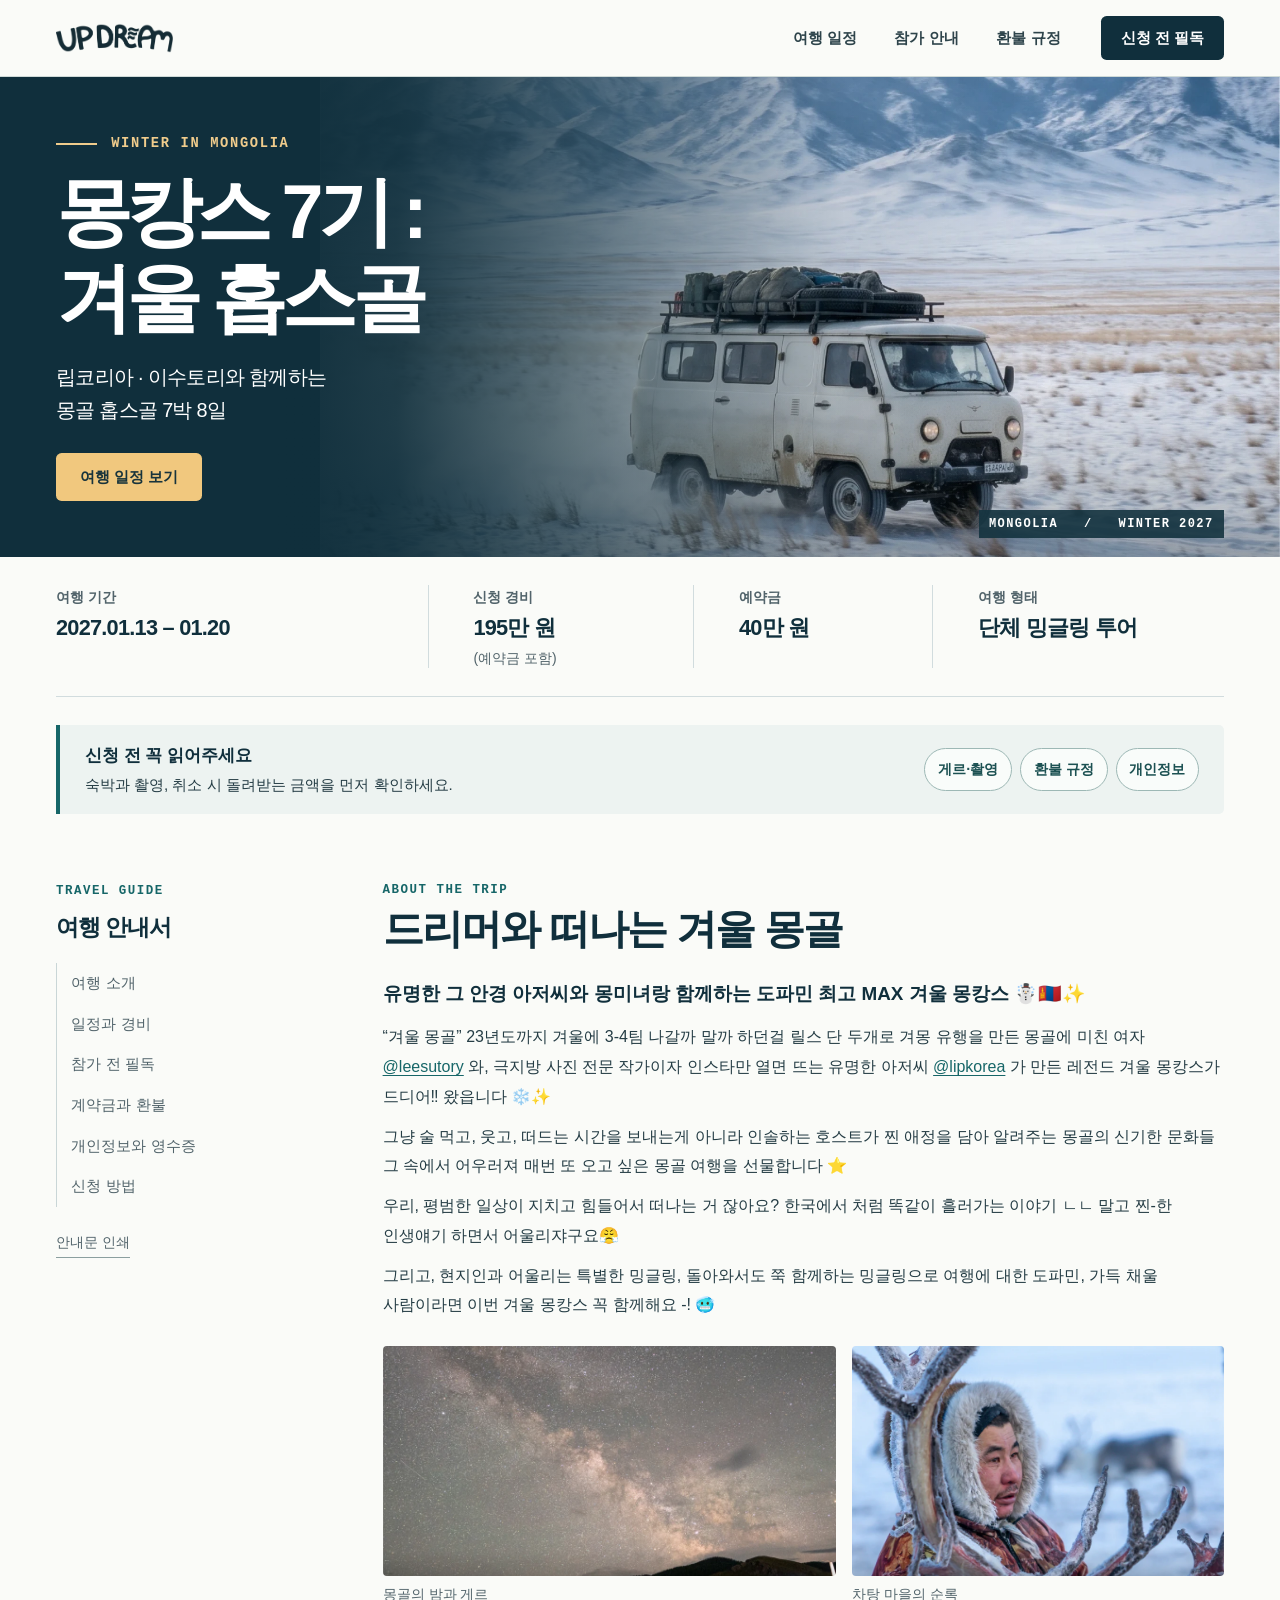
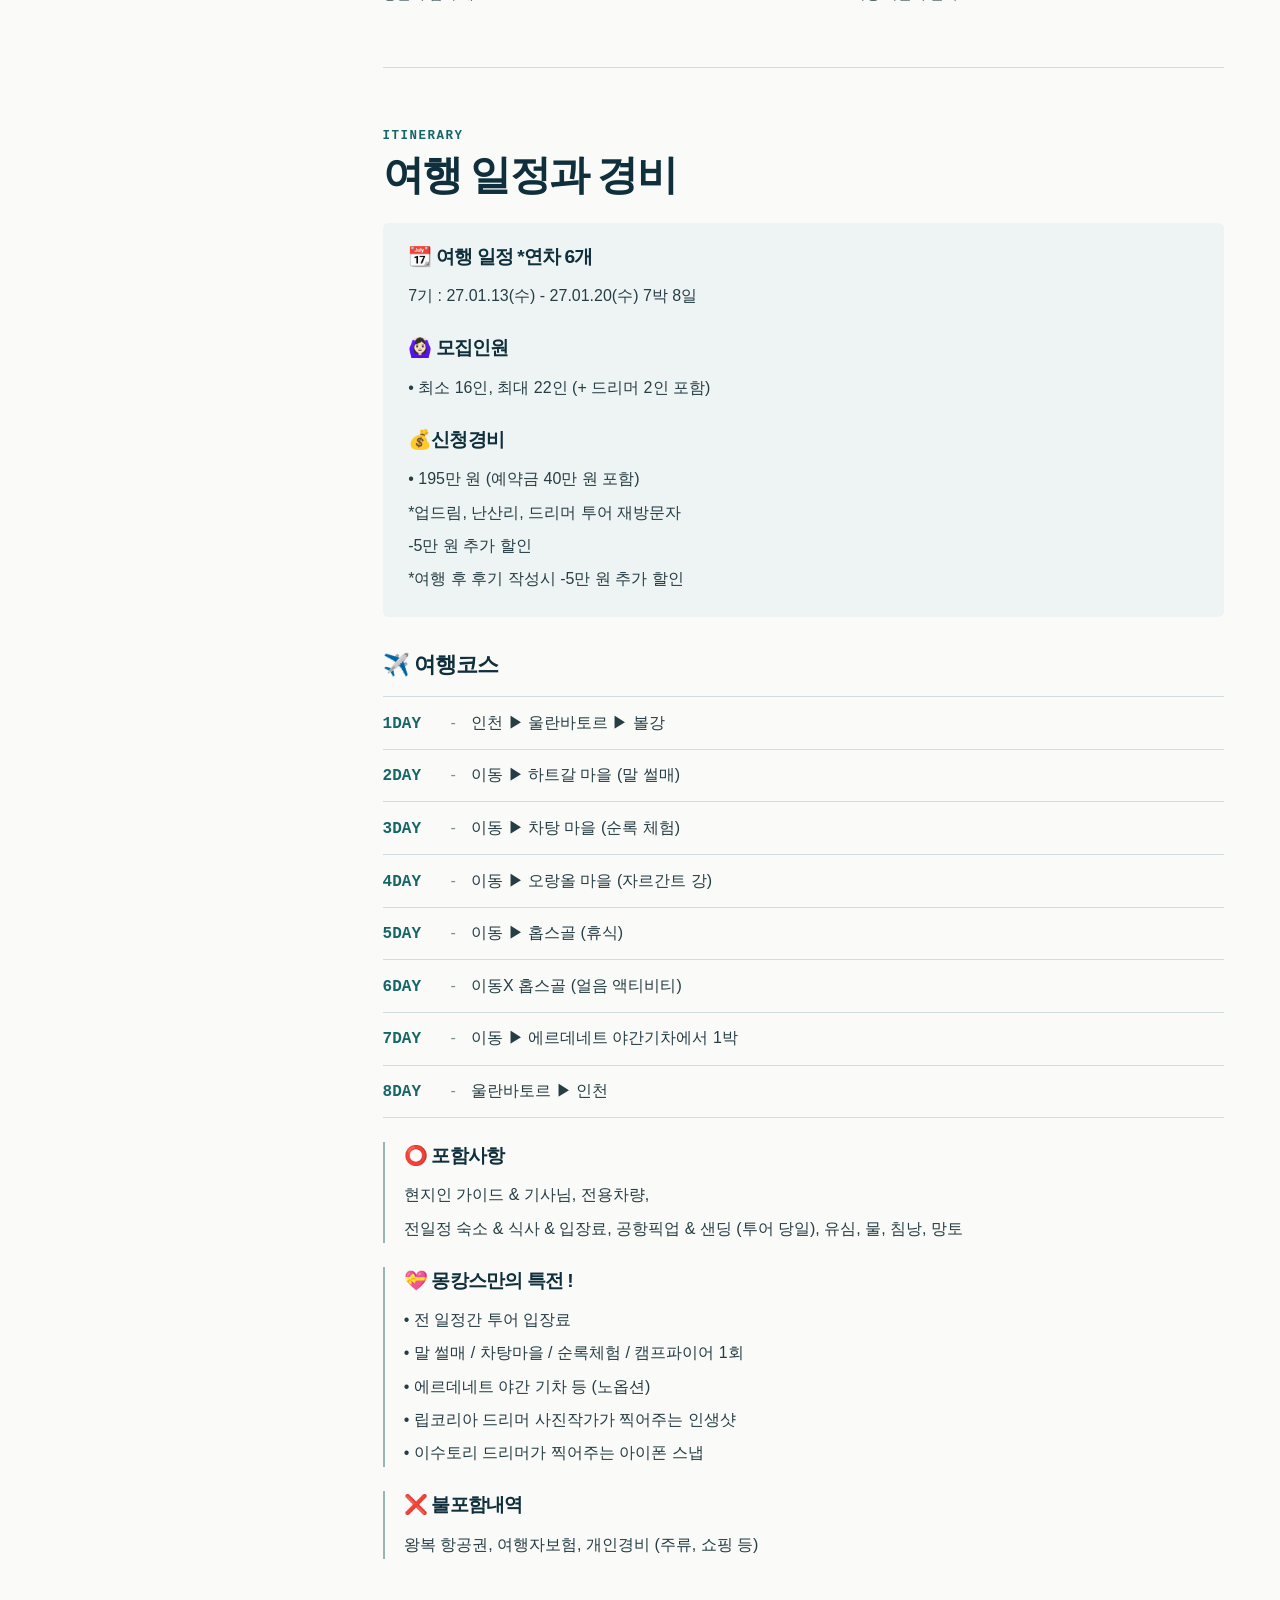
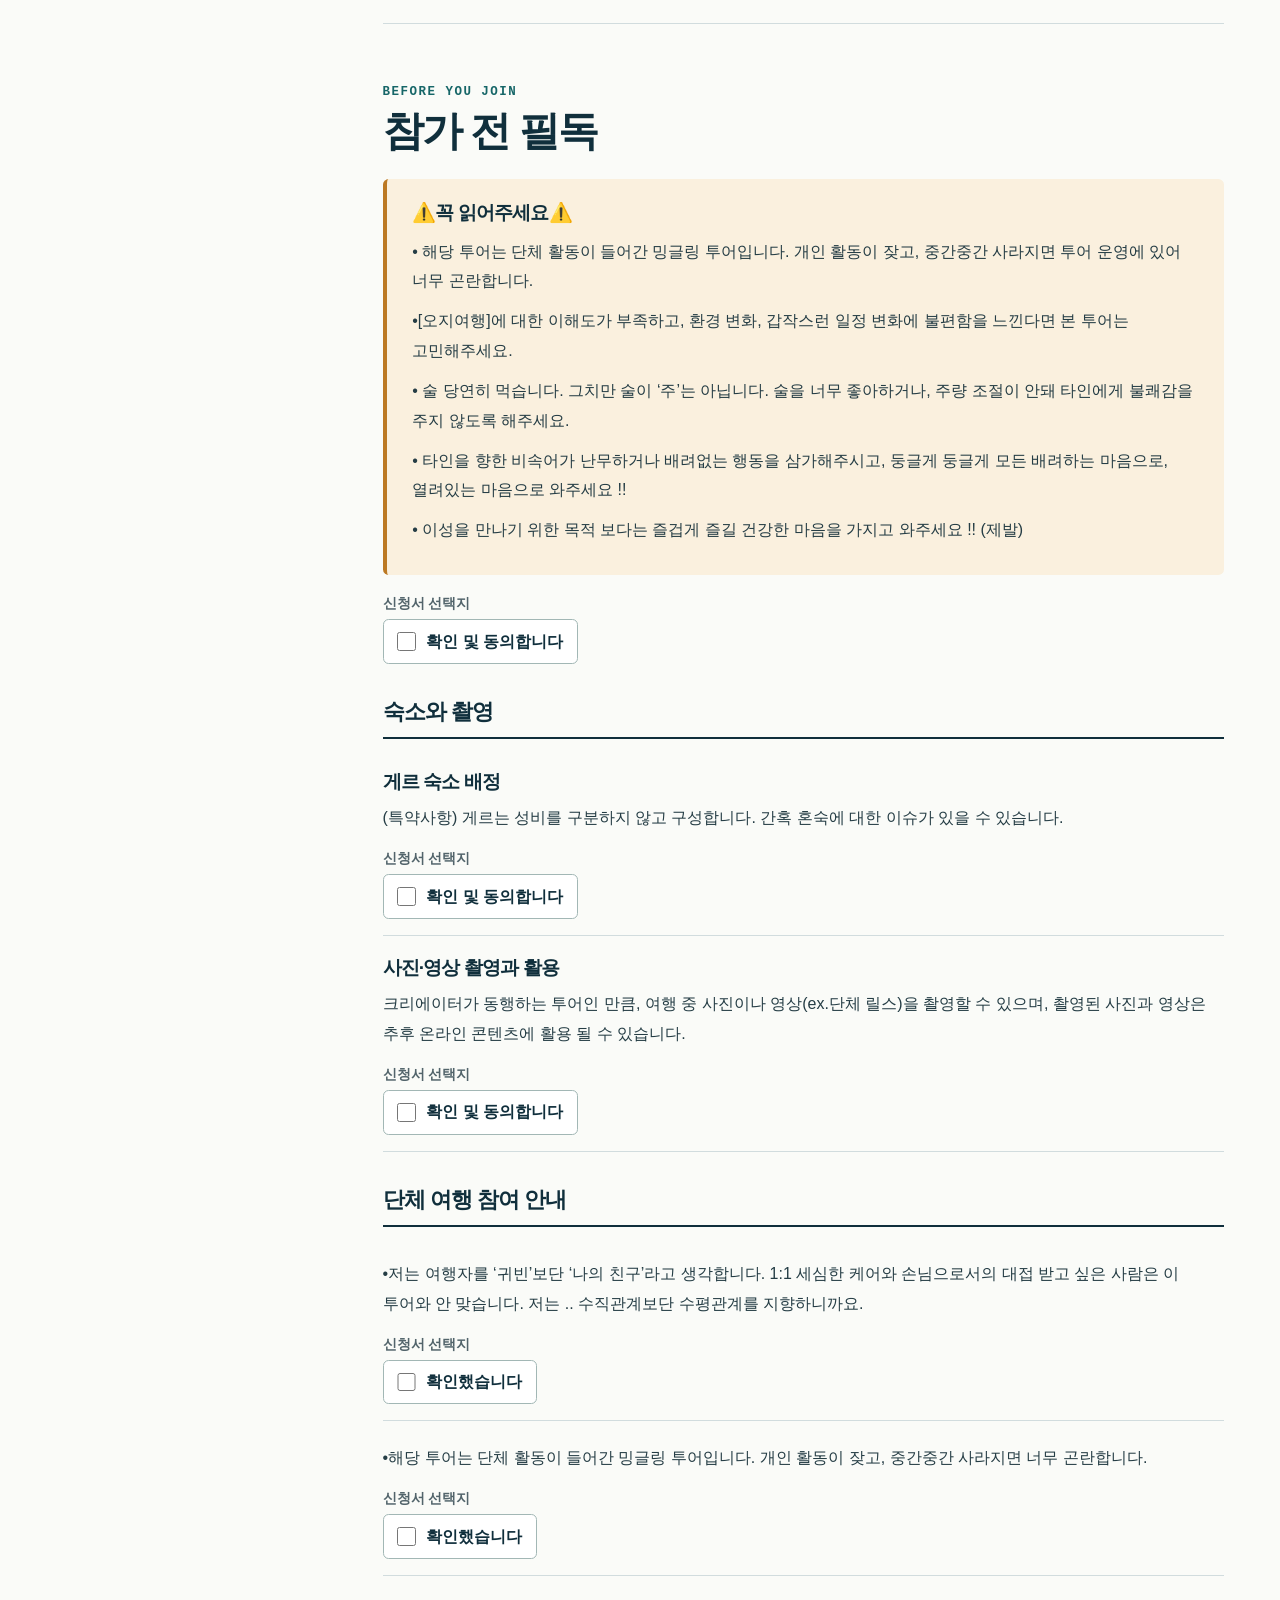
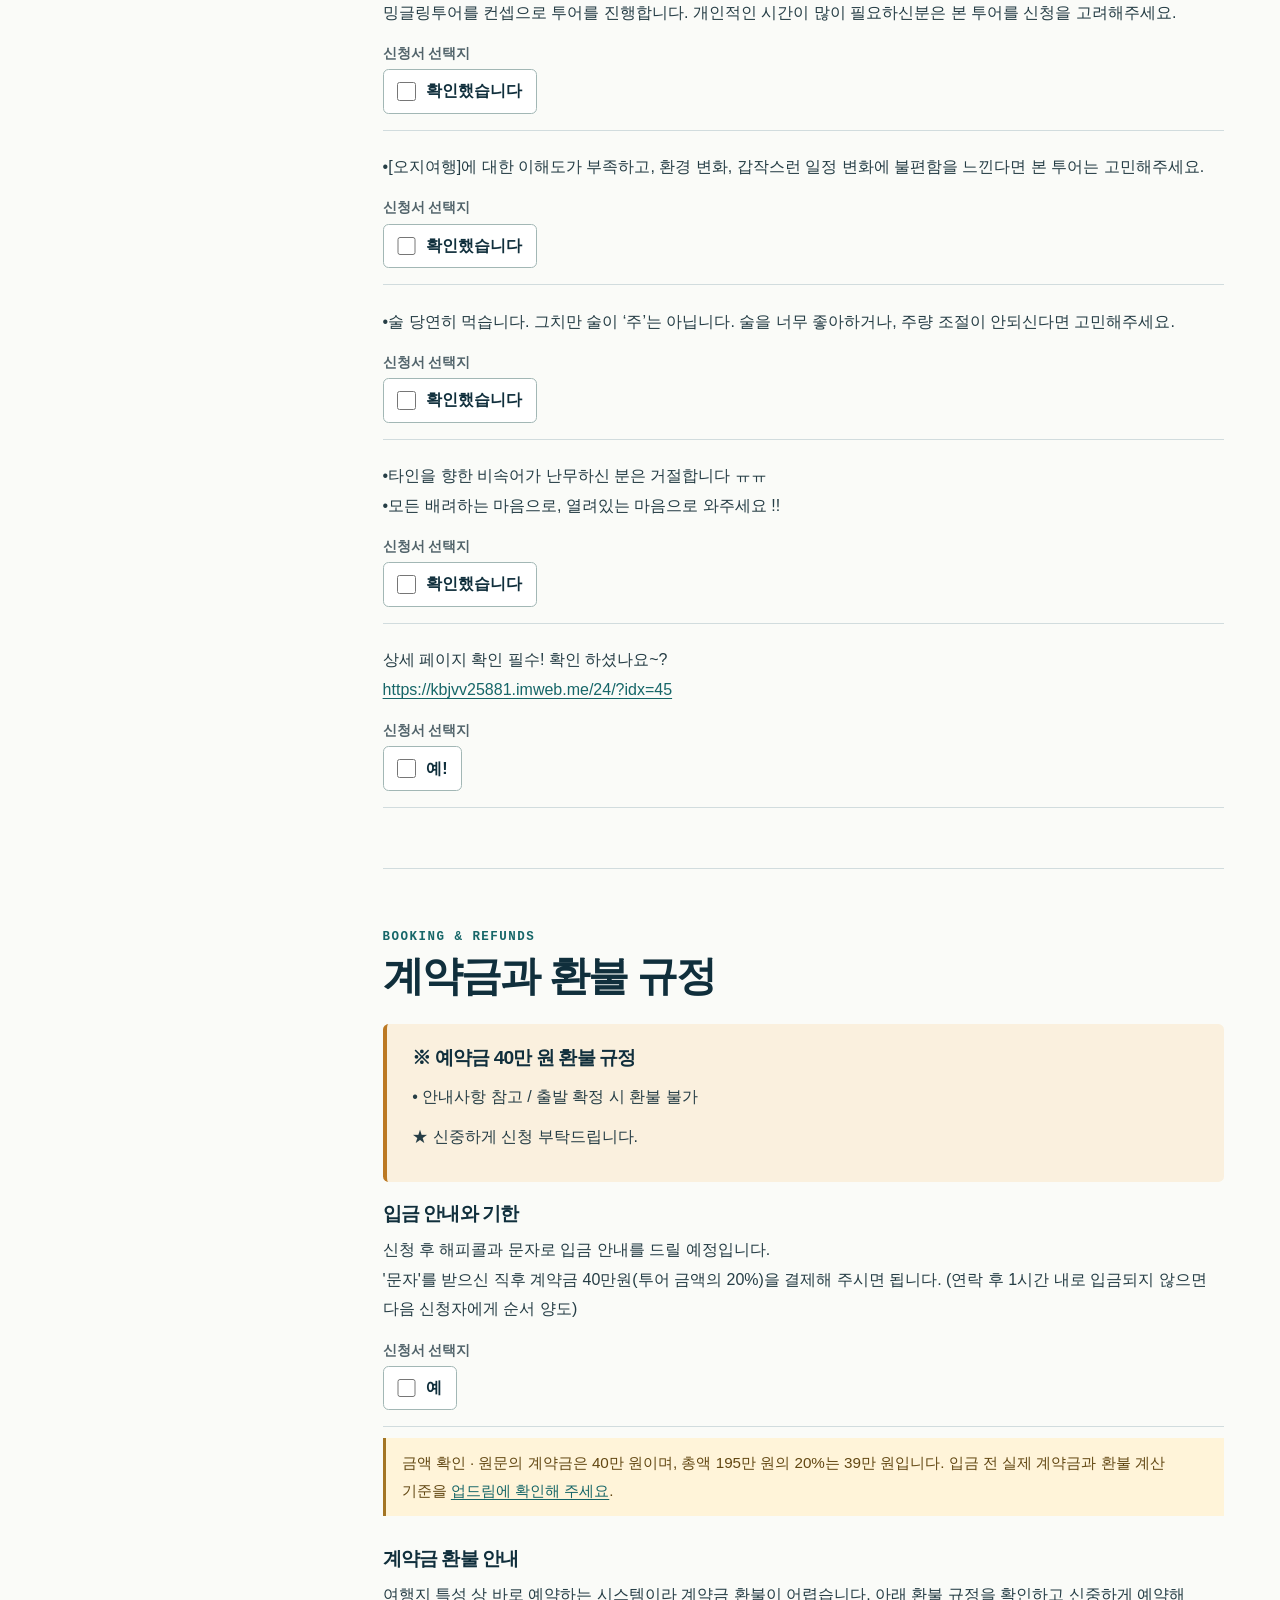
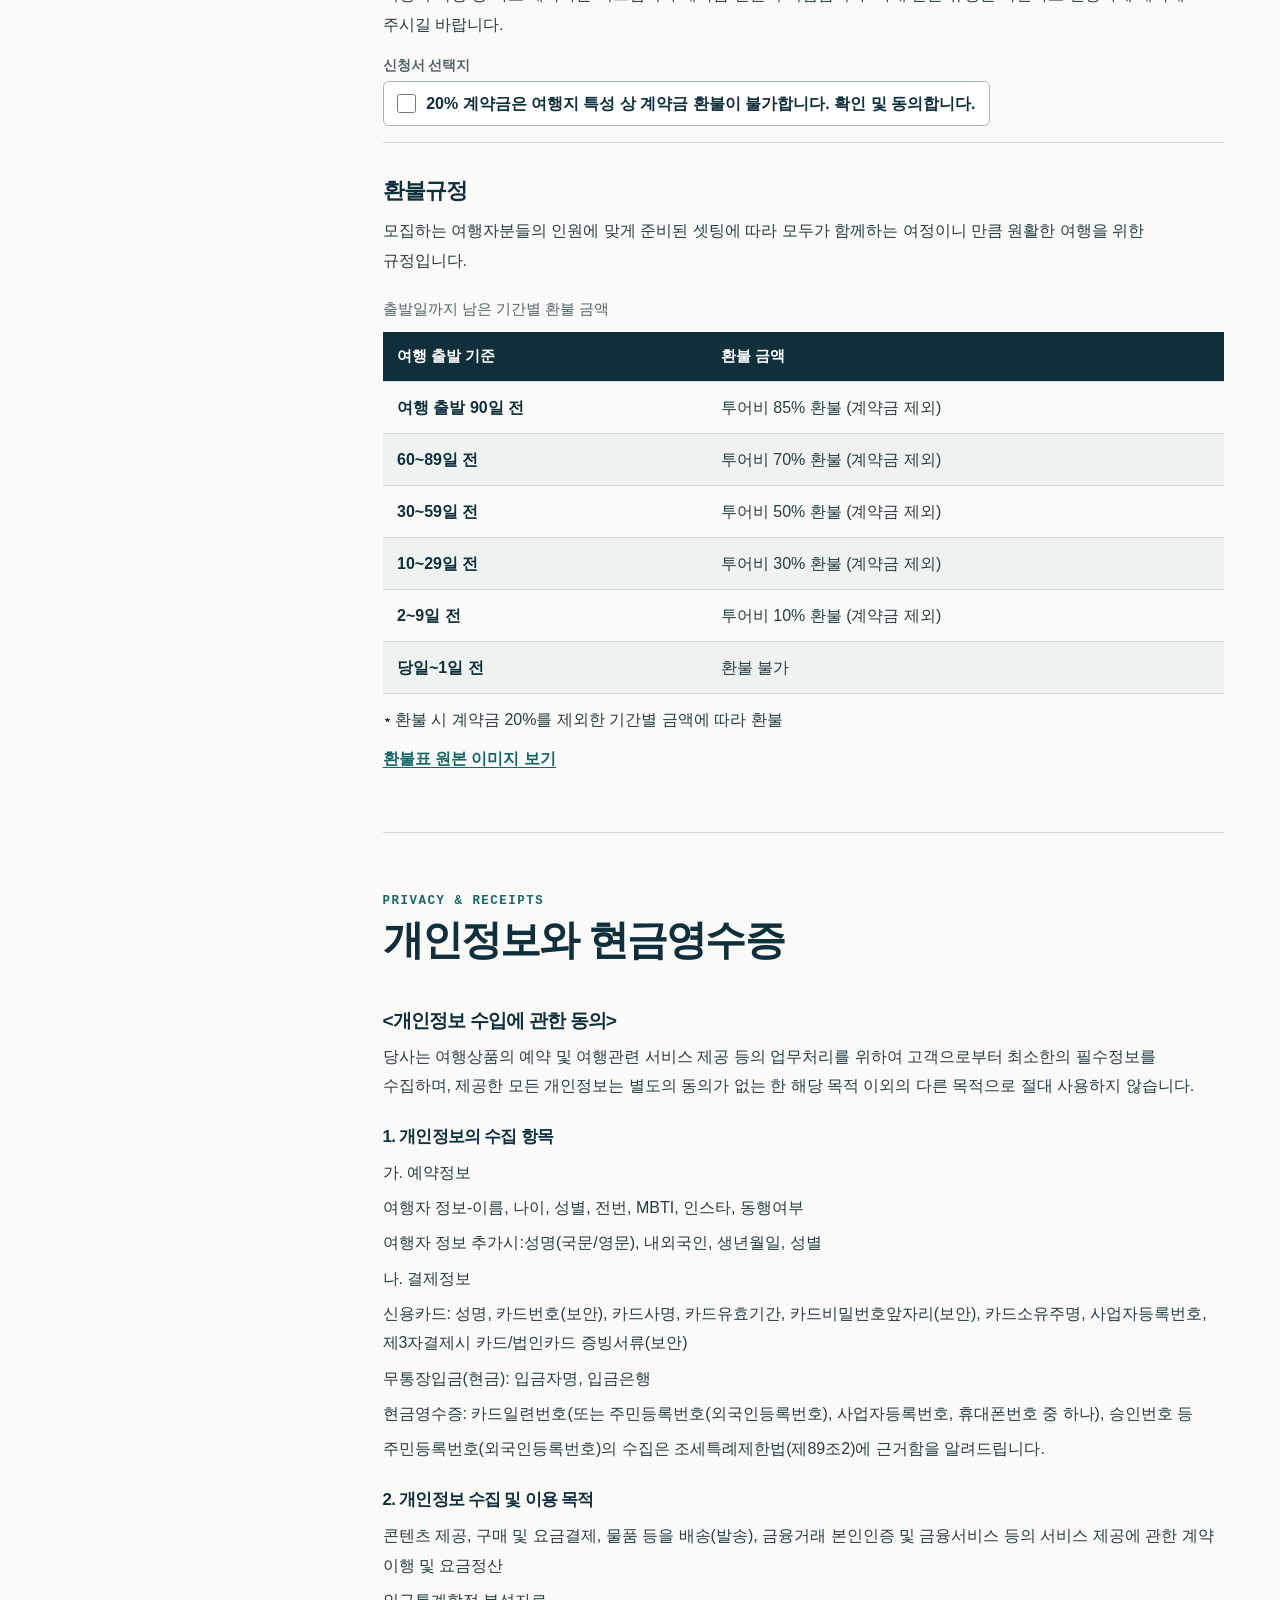
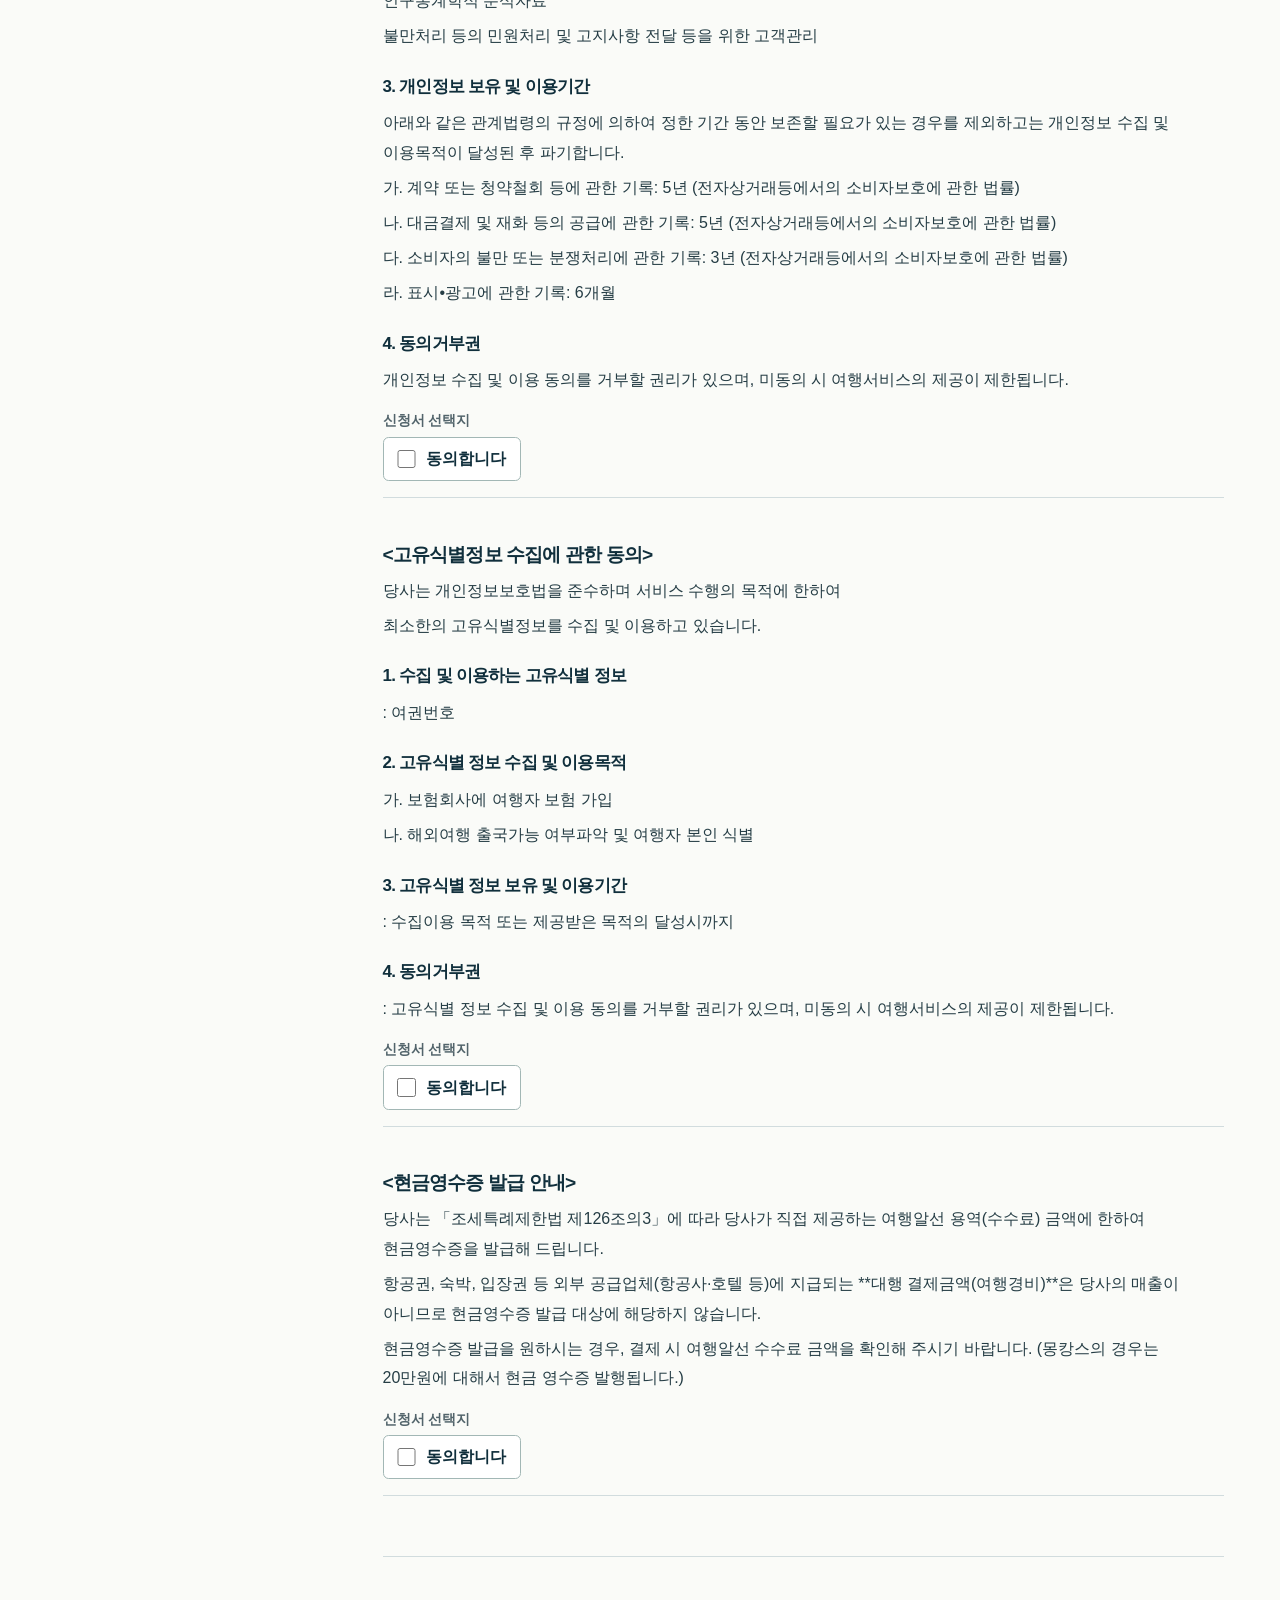
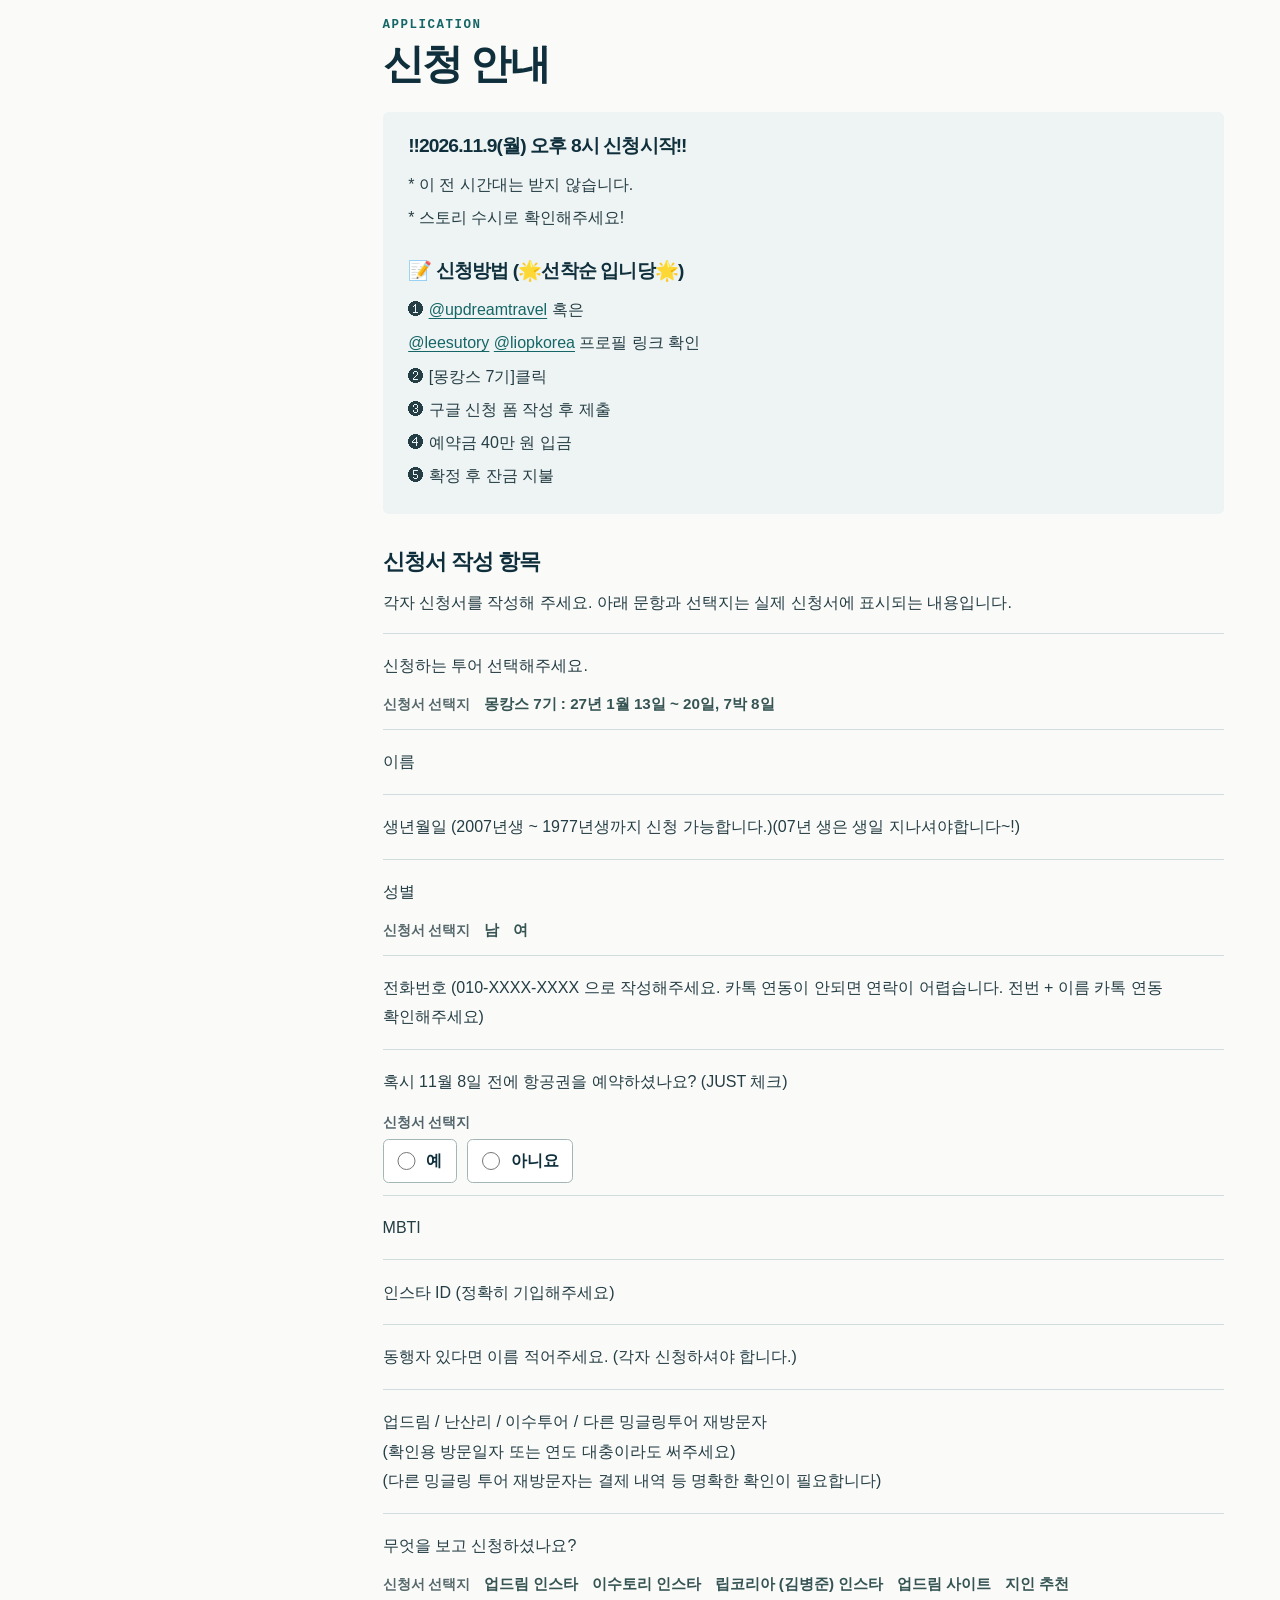
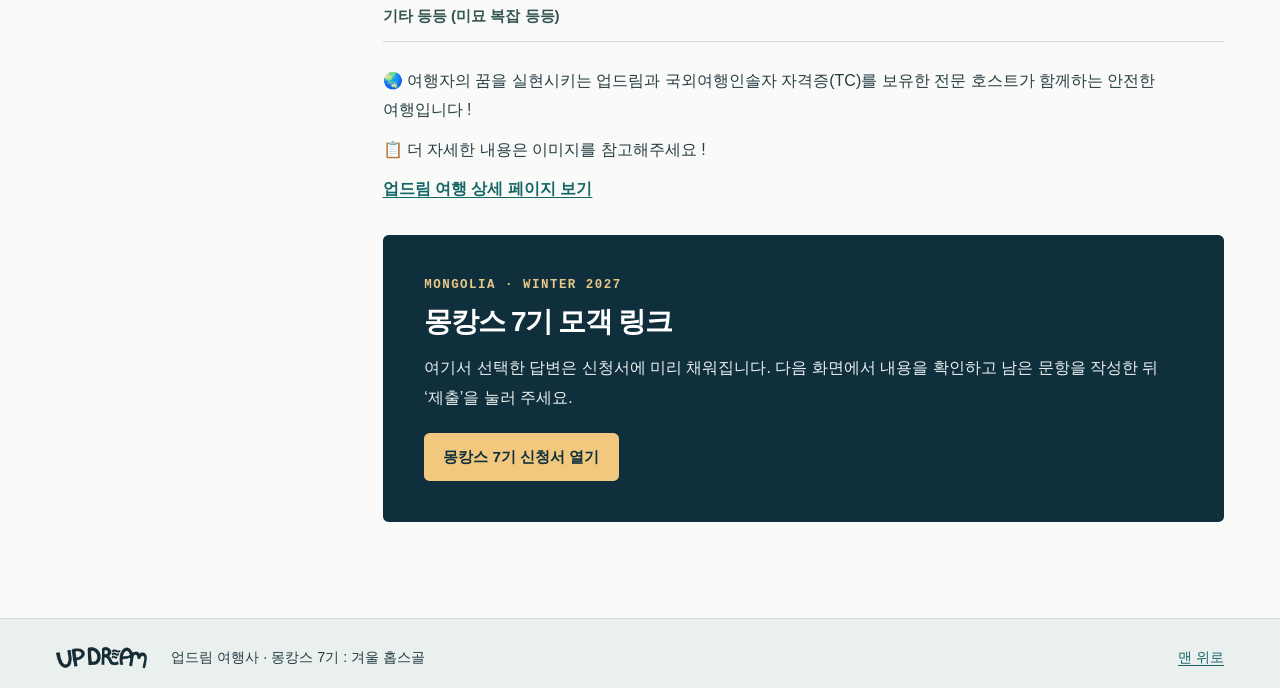
==== commit 325eab74: "Connect tour acknowledgements to application responses and update itinerary" ====
--- a/index.html
+++ b/index.html
@@ -1,9 +1,9 @@
-<!doctype html><html lang="ko"><head><meta charset="utf-8"><meta name="viewport" content="width=device-width,initial-scale=1"><meta name="theme-color" content="#102f3c"><title>겨울 몽캉스 7기 | 업드림</title><meta name="description" content="2027년 1월 겨울 몽골 홉스골로 떠나는 7박 8일. 여행 일정, 게르 숙박, 촬영, 예약금과 환불 규정을 읽고 신청하세요."><link rel="stylesheet" href="styles.css"></head><body id="top"><a class="skip" href="#content">본문 바로가기</a>
+<!doctype html><html lang="ko"><head><meta charset="utf-8"><meta name="viewport" content="width=device-width,initial-scale=1"><meta name="theme-color" content="#102f3c"><title>몽캉스 7기 : 겨울 홉스골 | 업드림</title><meta name="description" content="2027년 1월 겨울 몽골 홉스골로 떠나는 7박 8일. 여행 일정, 게르 숙박, 촬영, 예약금과 환불 규정을 읽고 신청하세요."><link rel="stylesheet" href="styles.css"></head><body id="top"><a class="skip" href="#content">본문 바로가기</a>
 <header><div class="wrap header"><a class="brand" href="#top" aria-label="업드림 몽캉스 처음으로"><img src="assets/updream.png" width="125" height="32" alt="업드림"></a><nav aria-label="주 메뉴"><a href="#journey">여행 일정</a><a href="#guide">참가 안내</a><a href="#refund">환불 규정</a></nav><a class="head-cta" href="#guide">신청 전 필독</a></div></header>
 <main id="content"><section class="hero" aria-labelledby="hero-title"><img class="hero-image" src="assets/steppe.webp" width="1668" height="1160" alt="눈 덮인 몽골의 산을 배경으로 초원을 달리는 푸르공"><div class="hero-shade"></div>
-<div class="wrap hero-inner"><div class="hero-copy"><p class="kicker">WINTER IN MONGOLIA</p><h1 id="hero-title">겨울 몽캉스<span class="cohort">7기</span></h1><p class="hero-desc">립코리아 · 이수토리와 함께하는 <br>몽골 홉스골 7박 8일</p><a class="hero-cta" href="#journey">여행 일정 보기</a></div>
+<div class="wrap hero-inner"><div class="hero-copy"><p class="kicker">WINTER IN MONGOLIA</p><h1 id="hero-title">몽캉스 7기 : <span class="hero-destination">겨울 홉스골</span></h1><p class="hero-desc">립코리아 · 이수토리와 함께하는 <br>몽골 홉스골 7박 8일</p><a class="hero-cta" href="#journey">여행 일정 보기</a></div>
 <p class="photo-label" lang="en">MONGOLIA &nbsp; / &nbsp; WINTER 2027</p></div></section>
-<section class="facts wrap" aria-label="여행 요약"><div><span>여행 기간</span><strong>2027.01.13 – 01.20</strong></div><div><span>신청 경비</span><strong>195만 원</strong></div><div><span>예약금</span><strong>40만 원</strong></div><div><span>여행 형태</span><strong>단체 밍글링 투어</strong></div></section>
+<section class="facts wrap" aria-label="여행 요약"><div><span>여행 기간</span><strong>2027.01.13 – 01.20</strong></div><div><span>신청 경비</span><strong>195만 원</strong><small>(예약금 포함)</small></div><div><span>예약금</span><strong>40만 원</strong></div><div><span>여행 형태</span><strong>단체 밍글링 투어</strong></div></section>
 <div class="priority wrap"><div><b>신청 전 꼭 읽어주세요</b><span>숙박과 촬영, 취소 시 돌려받는 금액을 먼저 확인하세요.</span></div><div class="priority-links"><a href="#stay">게르·촬영</a><a href="#refund">환불 규정</a><a href="#privacy">개인정보</a></div></div>
 <div class="wrap body-grid"><aside class="toc"><div><p class="eyebrow">TRAVEL GUIDE</p><p class="toc-title">여행 안내서</p><nav aria-label="본문 목차"><a href="#story">여행 소개</a><a href="#journey">일정과 경비</a><a href="#guide">참가 전 필독</a><a href="#refund">계약금과 환불</a><a href="#privacy">개인정보와 영수증</a><a href="#signup">신청 방법</a></nav><button class="print" type="button" onclick="window.print()">안내문 인쇄</button></div></aside><div class="body-content"><section id="story"><div class="section-head"><p class="eyebrow">ABOUT THE TRIP</p><h2>드리머와 떠나는 겨울 몽골</h2></div><div class="story-lead"><p>유명한 그 안경 아저씨와 
 몽미녀랑 함께하는 도파민 최고 MAX 겨울 몽캉스 ☃️🇲🇳✨</p></div><p>“겨울 몽골” 23년도까지 겨울에 3-4팀 나갈까 말까 하던걸 
@@ -14,13 +14,179 @@
 그 속에서 어우러져 매번 또 오고 싶은 몽골 여행을 선물합니다 ⭐️</p><p>우리, 평범한 일상이 지치고 힘들어서 떠나는 거 잖아요? 
 한국에서 처럼 똑같이 흘러가는 이야기 ㄴㄴ 말고 찐-한 인생얘기 하면서 어울리쟈구요😤</p><p>그리고, 현지인과 어울리는 특별한 밍글링, 
 돌아와서도 쭉 함께하는 밍글링으로 여행에 대한 도파민, 
-가득 채울 사람이라면 이번 겨울 몽캉스 꼭 함께해요 -! 🥶</p><div class="gallery"><figure><img loading="lazy" src="assets/ger.webp" alt="밤하늘과 몽골의 게르"><figcaption>몽골의 밤과 게르</figcaption></figure><figure><img loading="lazy" src="assets/reindeer.webp" alt="눈 내린 차탕 마을의 순록과 현지인"><figcaption>차탕 마을의 순록</figcaption></figure></div></section><section id="journey"><div class="section-head"><p class="eyebrow">ITINERARY</p><h2>여행 일정과 경비</h2></div><div class="box"><h3>📆 여행 일정 *연차 6개</h3><p>7기 : 27.01.13(목) - 27.01.20(화) 7박 8일</p><p class="note">요일 확인 · 2027년 1월 13일과 20일은 모두 수요일입니다. 위 원문의 요일과 달라 <a href="tel:01064201317">업드림에 일정 문의</a> 후 발권해 주세요.</p><h3>🙆🏻‍♀️ 모집인원</h3><p>• 최소 16인, 최대 22인 (+ 드리머 2인 포함)</p><h3>💰신청경비</h3><p>• 195만 원 (예약금 40만 원 포함)</p><p>*업드림, 난산리, 드리머 투어 재방문자</p><p>-5만 원 추가 할인</p><p>*여행 후 후기 작성시 -5만 원 추가 할인</p></div><h3 class="subhead">✈️ 여행코스</h3><ol class="route"><li><b>1DAY</b><span class="dash"> - </span><span>인천 ▶ 울란바토르 ▶ 볼강</span></li><li><b>2DAY</b><span class="dash"> - </span><span>이동 ▶ 하트갈 마을 (말 썰매)</span></li><li><b>3DAY</b><span class="dash"> - </span><span>이동 ▶ 차탕 마을 (순록 체험)</span></li><li><b>4DAY</b><span class="dash"> - </span><span>이동 ▶ 오랑올 마을 (자르간트 강)</span></li><li><b>5DAY</b><span class="dash"> - </span><span>이동 ▶ 홉스골 (휴식)</span></li><li><b>6DAY</b><span class="dash"> - </span><span>이동X 홉스골 (얼음 액티비티)</span></li><li><b>7DAY</b><span class="dash"> - </span><span>이동 ▶ 에르데네트 야간기차에서 1박</span></li><li><b>8DAY</b><span class="dash"> - </span><span>울란바토르 ▶ 인천</span></li></ol><div class="inclusions"><div><h3>⭕️ 포함사항</h3><p>현지인 가이드 &amp; 기사님, 전용차량, </p><p>전일정 숙소 &amp; 식사 &amp; 입장료, 공항픽업 &amp; 샌딩 (투어 당일), 유심, 물, 침낭, 망토</p></div><div><h3>💝 몽캉스만의 특전 !</h3><p>• 전 일정간 투어 입장료</p><p>• 말 썰매 / 차탕마을 / 순록체험 / 캠프파이어 1회</p><p>• 에르데네트 야간 기차 등 (노옵션)</p><p>• 립코리아 드리머 사진작가가 찍어주는 인생샷</p><p>• 이수토리 드리머가 찍어주는 아이폰 스냅</p></div><div><h3>❌ 불포함내역</h3><p>왕복 항공권, 여행자보험, 개인경비 (주류, 쇼핑 등)</p></div></div></section><section id="guide"><div class="section-head"><p class="eyebrow">BEFORE YOU JOIN</p><h2>참가 전 필독</h2></div><div class="attention"><h3>⚠️꼭 읽어주세요⚠️</h3><p>• 해당 투어는 단체 활동이 들어간 밍글링 투어입니다. 
+가득 채울 사람이라면 이번 겨울 몽캉스 꼭 함께해요 -! 🥶</p><div class="gallery"><figure><img loading="lazy" src="assets/ger.webp" alt="밤하늘과 몽골의 게르"><figcaption>몽골의 밤과 게르</figcaption></figure><figure><img loading="lazy" src="assets/reindeer.webp" alt="눈 내린 차탕 마을의 순록과 현지인"><figcaption>차탕 마을의 순록</figcaption></figure></div></section><section id="journey"><div class="section-head"><p class="eyebrow">ITINERARY</p><h2>여행 일정과 경비</h2></div><div class="box"><h3>📆 여행 일정 *연차 6개</h3><p>7기 : 27.01.13(수) - 27.01.20(수) 7박 8일</p><h3>🙆🏻‍♀️ 모집인원</h3><p>• 최소 16인, 최대 22인 (+ 드리머 2인 포함)</p><h3>💰신청경비</h3><p>• 195만 원 (예약금 40만 원 포함)</p><p>*업드림, 난산리, 드리머 투어 재방문자</p><p>-5만 원 추가 할인</p><p>*여행 후 후기 작성시 -5만 원 추가 할인</p></div><h3 class="subhead">✈️ 여행코스</h3><ol class="route"><li><b>1DAY</b><span class="dash"> - </span><span>인천 ▶ 울란바토르 ▶ 볼강</span></li><li><b>2DAY</b><span class="dash"> - </span><span>이동 ▶ 하트갈 마을 (말 썰매)</span></li><li><b>3DAY</b><span class="dash"> - </span><span>이동 ▶ 차탕 마을 (순록 체험)</span></li><li><b>4DAY</b><span class="dash"> - </span><span>이동 ▶ 오랑올 마을 (자르간트 강)</span></li><li><b>5DAY</b><span class="dash"> - </span><span>이동 ▶ 홉스골 (휴식)</span></li><li><b>6DAY</b><span class="dash"> - </span><span>이동X 홉스골 (얼음 액티비티)</span></li><li><b>7DAY</b><span class="dash"> - </span><span>이동 ▶ 에르데네트 야간기차에서 1박</span></li><li><b>8DAY</b><span class="dash"> - </span><span>울란바토르 ▶ 인천</span></li></ol><div class="inclusions"><div><h3>⭕️ 포함사항</h3><p>현지인 가이드 &amp; 기사님, 전용차량, </p><p>전일정 숙소 &amp; 식사 &amp; 입장료, 공항픽업 &amp; 샌딩 (투어 당일), 유심, 물, 침낭, 망토</p></div><div><h3>💝 몽캉스만의 특전 !</h3><p>• 전 일정간 투어 입장료</p><p>• 말 썰매 / 차탕마을 / 순록체험 / 캠프파이어 1회</p><p>• 에르데네트 야간 기차 등 (노옵션)</p><p>• 립코리아 드리머 사진작가가 찍어주는 인생샷</p><p>• 이수토리 드리머가 찍어주는 아이폰 스냅</p></div><div><h3>❌ 불포함내역</h3><p>왕복 항공권, 여행자보험, 개인경비 (주류, 쇼핑 등)</p></div></div></section><section id="guide"><div class="section-head"><p class="eyebrow">BEFORE YOU JOIN</p><h2>참가 전 필독</h2></div><div class="attention" id="guide-copy"><h3>⚠️꼭 읽어주세요⚠️</h3><p>• 해당 투어는 단체 활동이 들어간 밍글링 투어입니다.
 개인 활동이 잦고, 중간중간 사라지면 투어 운영에 있어 너무 곤란합니다.</p><p>•[오지여행]에 대한 이해도가 부족하고, 환경 변화, 
 갑작스런 일정 변화에 불편함을 느낀다면 본 투어는 고민해주세요.</p><p>• 술 당연히 먹습니다. 그치만 술이 ‘주’는 아닙니다. 
 술을 너무 좋아하거나, 주량 조절이 안돼 타인에게 불쾌감을 주지 않도록 해주세요.</p><p>• 타인을 향한 비속어가 난무하거나 배려없는 행동을 삼가해주시고, 
-둥글게 둥글게 모든 배려하는 마음으로, 열려있는 마음으로 와주세요 !!</p><p>• 이성을 만나기 위한 목적 보다는 즐겁게 즐길 건강한 마음을 가지고 와주세요 !! (제발)</p></div><div id="stay" class="group"><h3 class="group-title">숙소와 촬영</h3><div class="doc-item" data-question="11"><h3>게르 숙소 배정</h3><p>(특약사항) 게르는 성비를 구분하지 않고 구성합니다. 간혹 혼숙에 대한 이슈가 있을 수 있습니다.</p><div class="response"><small>신청서 선택지</small><span>확인 및 동의합니다</span></div></div><div class="doc-item" data-question="12"><h3>사진·영상 촬영과 활용</h3><p>크리에이터가 동행하는 투어인 만큼, 여행 중 사진이나 영상(ex.단체 릴스)을 촬영할 수 있으며, 촬영된 사진과 영상은 추후 온라인 콘텐츠에 활용 될 수 있습니다.</p><div class="response"><small>신청서 선택지</small><span>확인 및 동의합니다</span></div></div></div><div class="group"><h3 class="group-title">단체 여행 참여 안내</h3><div class="doc-item" data-question="13"><p>•저는 여행자를 ‘귀빈’보단 ‘나의 친구’라고 생각합니다. 1:1 세심한 케어와 손님으로서의 대접 받고 싶은 사람은 이 투어와 안 맞습니다. 저는 .. 수직관계보단 수평관계를 지향하니까요.</p><div class="response"><small>신청서 선택지</small><span>확인했습니다</span></div></div><div class="doc-item" data-question="14"><p>•해당 투어는 단체 활동이 들어간 밍글링 투어입니다. 개인 활동이 잦고, 중간중간 사라지면 너무 곤란합니다.</p><div class="response"><small>신청서 선택지</small><span>확인했습니다</span></div></div><div class="doc-item" data-question="15"><p>밍글링투어를 컨셉으로 투어를 진행합니다. 개인적인 시간이 많이 필요하신분은 본 투어를 신청을 고려해주세요.</p><div class="response"><small>신청서 선택지</small><span>확인했습니다</span></div></div><div class="doc-item" data-question="16"><p>•[오지여행]에 대한 이해도가 부족하고, 환경 변화, 갑작스런 일정 변화에 불편함을 느낀다면 본 투어는 고민해주세요.</p><div class="response"><small>신청서 선택지</small><span>확인했습니다</span></div></div><div class="doc-item" data-question="17"><p>•술 당연히 먹습니다. 그치만 술이 ‘주’는 아닙니다. 술을 너무 좋아하거나, 주량 조절이 안되신다면 고민해주세요.</p><div class="response"><small>신청서 선택지</small><span>확인했습니다</span></div></div><div class="doc-item" data-question="18"><p>•타인을 향한 비속어가 난무하신 분은 거절합니다 ㅠㅠ
-•모든 배려하는 마음으로, 열려있는 마음으로 와주세요 !!</p><div class="response"><small>신청서 선택지</small><span>확인했습니다</span></div></div><div class="doc-item" data-question="19"><p>상세 페이지 확인 필수! 확인 하셨나요~?
-<a href="https://kbjvv25881.imweb.me/24/?idx=45">https://kbjvv25881.imweb.me/24/?idx=45</a></p><div class="response"><small>신청서 선택지</small><span>예!</span></div></div></div></section><section id="refund"><div class="section-head"><p class="eyebrow">BOOKING & REFUNDS</p><h2>계약금과 환불 규정</h2></div><div class="attention"><h3>※ 예약금 40만 원 환불 규정</h3><p>• 안내사항 참고 / 출발 확정 시 환불 불가</p><p>★ 신중하게 신청 부탁드립니다.</p></div><div class="doc-item" data-question="20"><h3>입금 안내와 기한</h3><p>신청 후 해피콜과 문자로 입금 안내를 드릴 예정입니다.
-'문자'를 받으신 직후 계약금 40만원(투어 금액의 20%)을 결제해 주시면 됩니다. (연락 후 1시간 내로 입금되지 않으면 다음 신청자에게 순서 양도)</p><div class="response"><small>신청서 선택지</small><span>예</span></div></div><p class="note">금액 확인 · 원문의 계약금은 40만 원이며, 총액 195만 원의 20%는 39만 원입니다. 입금 전 실제 계약금과 환불 계산 기준을 <a href="tel:01064201317">업드림에 확인해 주세요</a>.</p><div class="doc-item" data-question="24"><h3>계약금 환불 안내</h3><p>여행지 특성 상 바로 예약하는 시스템이라 계약금 환불이 어렵습니다. 아래 환불 규정을 확인하고 신중하게 예약해 주시길 바랍니다.</p><div class="response"><small>신청서 선택지</small><span>20% 계약금은 여행지 특성 상 계약금 환불이 불가합니다. 확인 및 동의합니다.</span></div></div><h3 class="subhead">환불규정</h3><p>모집하는 여행자분들의 인원에 맞게 준비된 셋팅에 따라 모두가 함께하는 여정이니 만큼 원활한 여행을 위한 규정입니다.</p><table><caption>출발일까지 남은 기간별 환불 금액</caption><thead><tr><th scope="col">여행 출발 기준</th><th scope="col">환불 금액</th></tr></thead><tbody><tr><th scope="row">여행 출발 90일 전</th><td>투어비 85% 환불 (계약금 제외)</td></tr><tr><th scope="row">60~89일 전</th><td>투어비 70% 환불 (계약금 제외)</td></tr><tr><th scope="row">30~59일 전</th><td>투어비 50% 환불 (계약금 제외)</td></tr><tr><th scope="row">10~29일 전</th><td>투어비 30% 환불 (계약금 제외)</td></tr><tr><th scope="row">2~9일 전</th><td>투어비 10% 환불 (계약금 제외)</td></tr><tr><th scope="row">당일~1일 전</th><td>환불 불가</td></tr></tbody></table><p>⋆ 환불 시 계약금 20%를 제외한 기간별 금액에 따라 환불</p><a class="textlink" href="assets/refund-original.jpg">환불표 원본 이미지 보기</a></section><section id="privacy"><div class="section-head"><p class="eyebrow">PRIVACY & RECEIPTS</p><h2>개인정보와 현금영수증</h2></div><div class="doc-item" data-question="21"><h3>&lt;개인정보 수입에 관한 동의&gt;</h3><p>당사는 여행상품의 예약 및 여행관련 서비스 제공 등의 업무처리를 위하여 고객으로부터 최소한의 필수정보를 수집하며, 제공한 모든 개인정보는 별도의 동의가 없는 한 해당 목적 이외의 다른 목적으로 절대 사용하지 않습니다.</p><h4>1. 개인정보의 수집 항목</h4><p>가. 예약정보</p><p>여행자 정보-이름, 나이, 성별, 전번, MBTI, 인스타, 동행여부 </p><p>여행자 정보 추가시:성명(국문/영문), 내외국인, 생년월일, 성별</p><p>나. 결제정보</p><p>신용카드: 성명, 카드번호(보안), 카드사명, 카드유효기간, 카드비밀번호앞자리(보안), 카드소유주명, 사업자등록번호, 제3자결제시 카드/법인카드 증빙서류(보안)</p><p>무통장입금(현금): 입금자명, 입금은행</p><p>현금영수증: 카드일련번호(또는 주민등록번호(외국인등록번호), 사업자등록번호, 휴대폰번호 중 하나), 승인번호 등</p><p>주민등록번호(외국인등록번호)의 수집은 조세특례제한법(제89조2)에 근거함을 알려드립니다.</p><h4>2. 개인정보 수집 및 이용 목적</h4><p>콘텐츠 제공, 구매 및 요금결제, 물품 등을 배송(발송), 금융거래 본인인증 및 금융서비스 등의 서비스 제공에 관한 계약 이행 및 요금정산</p><p>인구통계학적 분석자료</p><p>불만처리 등의 민원처리 및 고지사항 전달 등을 위한 고객관리</p><h4>3. 개인정보 보유 및 이용기간</h4><p>아래와 같은 관계법령의 규정에 의하여 정한 기간 동안 보존할 필요가 있는 경우를 제외하고는 개인정보 수집 및 이용목적이 달성된 후 파기합니다.</p><p>가. 계약 또는 청약철회 등에 관한 기록: 5년 (전자상거래등에서의 소비자보호에 관한 법률)</p><p>나. 대금결제 및 재화 등의 공급에 관한 기록: 5년 (전자상거래등에서의 소비자보호에 관한 법률)</p><p>다. 소비자의 불만 또는 분쟁처리에 관한 기록: 3년 (전자상거래등에서의 소비자보호에 관한 법률)</p><p>라. 표시•광고에 관한 기록: 6개월</p><h4>4. 동의거부권</h4><p>개인정보 수집 및 이용 동의를 거부할 권리가 있으며, 미동의 시 여행서비스의 제공이 제한됩니다.</p><div class="response"><small>신청서 선택지</small><span>동의합니다</span></div></div><div class="doc-item" data-question="22"><h3>&lt;고유식별정보 수집에 관한 동의&gt;</h3><p>당사는 개인정보보호법을 준수하며 서비스 수행의 목적에 한하여</p><p> 최소한의 고유식별정보를 수집 및 이용하고 있습니다.</p><h4>1. 수집 및 이용하는 고유식별 정보</h4><p>: 여권번호</p><h4>2. 고유식별 정보 수집 및 이용목적</h4><p>가. 보험회사에 여행자 보험 가입</p><p>나. 해외여행 출국가능 여부파악 및 여행자 본인 식별</p><h4>3. 고유식별 정보 보유 및 이용기간</h4><p>: 수집이용 목적 또는 제공받은 목적의 달성시까지</p><h4>4. 동의거부권</h4><p>: 고유식별 정보 수집 및 이용 동의를 거부할 권리가 있으며, 미동의 시 여행서비스의 제공이 제한됩니다.</p><div class="response"><small>신청서 선택지</small><span>동의합니다</span></div></div><div class="doc-item" data-question="23"><h3>&lt;현금영수증 발급 안내&gt;</h3><p>당사는 「조세특례제한법 제126조의3」에 따라 당사가 직접 제공하는 여행알선 용역(수수료) 금액에 한하여 현금영수증을 발급해 드립니다.</p><p>항공권, 숙박, 입장권 등 외부 공급업체(항공사·호텔 등)에 지급되는 **대행 결제금액(여행경비)**은 당사의 매출이 아니므로 현금영수증 발급 대상에 해당하지 않습니다.</p><p>현금영수증 발급을 원하시는 경우, 결제 시 여행알선 수수료 금액을 확인해 주시기 바랍니다. (몽캉스의 경우는 20만원에 대해서 현금 영수증 발행됩니다.)</p><div class="response"><small>신청서 선택지</small><span>동의합니다</span></div></div></section><section id="signup"><div class="section-head"><p class="eyebrow">APPLICATION</p><h2>신청 안내</h2></div><div class="box"><h3>‼️2026.11.9(월) 오후 8시 신청시작‼️</h3><p>* 이 전 시간대는 받지 않습니다.</p><p>* 스토리 수시로 확인해주세요!</p><h3>📝 신청방법 (🌟선착순 입니당🌟)</h3><p>❶ <a href="https://www.instagram.com/updreamtravel/">@updreamtravel</a> 혹은</p><p><a href="https://www.instagram.com/leesutory/">@leesutory</a> <a href="https://www.instagram.com/liopkorea/">@liopkorea</a> 프로필 링크 확인</p><p>❷ [몽캉스 7기]클릭</p><p>❸ 구글 신청 폼 작성 후 제출</p><p>❹ 예약금 40만 원 입금</p><p>❺ 확정 후 잔금 지불</p></div><h3 class="subhead">신청서 작성 항목</h3><p>각자 신청서를 작성해 주세요. 아래 문항과 선택지는 실제 신청서에 표시되는 내용입니다.</p><div class="field-list"><div class="doc-item" data-question="1"><p>신청하는 투어 선택해주세요.</p><div class="response"><small>신청서 선택지</small><span>몽캉스 7기 : 27년 1월 13일 ~ 20일, 7박 8일</span></div></div><div class="doc-item" data-question="2"><p>이름</p></div><div class="doc-item" data-question="3"><p>생년월일 (2007년생 ~ 1977년생까지 신청 가능합니다.)(07년 생은 생일 지나셔야합니다~!)</p></div><div class="doc-item" data-question="4"><p>성별</p><div class="response"><small>신청서 선택지</small><span>남</span><span>여</span></div></div><div class="doc-item" data-question="5"><p>전화번호 (010-XXXX-XXXX 으로 작성해주세요. 카톡 연동이 안되면 연락이 어렵습니다. 전번 + 이름 카톡 연동 확인해주세요)</p></div><div class="doc-item" data-question="6"><p>혹시 11월 8일 전에 항공권을 예약하셨나요? (JUST 체크)</p><div class="response"><small>신청서 선택지</small><span>예</span><span>아니요</span></div></div><div class="doc-item" data-question="7"><p>MBTI</p></div><div class="doc-item" data-question="8"><p>인스타 ID (정확히 기입해주세요)</p></div><div class="doc-item" data-question="9"><p>동행자 있다면 이름 적어주세요. (각자 신청하셔야 합니다.)</p></div><div class="doc-item" data-question="10"><p>업드림 / 난산리 / 이수투어 / 다른 밍글링투어 재방문자 
+둥글게 둥글게 모든 배려하는 마음으로, 열려있는 마음으로 와주세요 !!</p><p>• 이성을 만나기 위한 목적 보다는 즐겁게 즐길 건강한 마음을 가지고 와주세요 !! (제발)</p></div>
+<fieldset class="application-choice guide-choice">
+  <legend>신청서 선택지</legend>
+  <label class="choice-label" for="guide-consent">
+    <input type="checkbox" id="guide-consent" form="application-handoff" name="guide" value="yes" aria-describedby="guide-copy" required disabled>
+    <span>확인 및 동의합니다</span>
+  </label>
+  <noscript>
+    <p>이 안내의 확인 여부를 신청 응답과 함께 보내려면 브라우저의 자바스크립트를 켜 주세요.</p>
+  </noscript>
+</fieldset>
+<div id="stay" class="group"><h3 class="group-title">숙소와 촬영</h3><div class="doc-item" data-question="11"><h3>게르 숙소 배정</h3><p id="clause-11">(특약사항) 게르는 성비를 구분하지 않고 구성합니다. 간혹 혼숙에 대한 이슈가 있을 수 있습니다.</p>
+<fieldset class="application-choice">
+  <legend>신청서 선택지</legend>
+  <div class="choice-options">
+    <label class="choice-label" for="answer-11">
+      <input type="checkbox" id="answer-11" form="application-handoff" name="entry.934409909" value="확인 및 동의합니다" aria-describedby="clause-11">
+      <span>확인 및 동의합니다</span>
+    </label>
+  </div>
+</fieldset>
+</div><div class="doc-item" data-question="12"><h3>사진·영상 촬영과 활용</h3><p id="clause-12">크리에이터가 동행하는 투어인 만큼, 여행 중 사진이나 영상(ex.단체 릴스)을 촬영할 수 있으며, 촬영된 사진과 영상은 추후 온라인 콘텐츠에 활용 될 수 있습니다.</p>
+<fieldset class="application-choice">
+  <legend>신청서 선택지</legend>
+  <div class="choice-options">
+    <label class="choice-label" for="answer-12">
+      <input type="checkbox" id="answer-12" form="application-handoff" name="entry.434964258" value="확인 및 동의합니다" aria-describedby="clause-12">
+      <span>확인 및 동의합니다</span>
+    </label>
+  </div>
+</fieldset>
+</div></div><div class="group"><h3 class="group-title">단체 여행 참여 안내</h3><div class="doc-item" data-question="13"><p id="clause-13">•저는 여행자를 ‘귀빈’보단 ‘나의 친구’라고 생각합니다. 1:1 세심한 케어와 손님으로서의 대접 받고 싶은 사람은 이 투어와 안 맞습니다. 저는 .. 수직관계보단 수평관계를 지향하니까요.</p>
+<fieldset class="application-choice">
+  <legend>신청서 선택지</legend>
+  <div class="choice-options">
+    <label class="choice-label" for="answer-13">
+      <input type="checkbox" id="answer-13" form="application-handoff" name="entry.587739420" value="확인했습니다" aria-describedby="clause-13">
+      <span>확인했습니다</span>
+    </label>
+  </div>
+</fieldset>
+</div><div class="doc-item" data-question="14"><p id="clause-14">•해당 투어는 단체 활동이 들어간 밍글링 투어입니다. 개인 활동이 잦고, 중간중간 사라지면 너무 곤란합니다.</p>
+<fieldset class="application-choice">
+  <legend>신청서 선택지</legend>
+  <div class="choice-options">
+    <label class="choice-label" for="answer-14">
+      <input type="checkbox" id="answer-14" form="application-handoff" name="entry.726351966" value="확인했습니다" aria-describedby="clause-14">
+      <span>확인했습니다</span>
+    </label>
+  </div>
+</fieldset>
+</div><div class="doc-item" data-question="15"><p id="clause-15">밍글링투어를 컨셉으로 투어를 진행합니다. 개인적인 시간이 많이 필요하신분은 본 투어를 신청을 고려해주세요.</p>
+<fieldset class="application-choice">
+  <legend>신청서 선택지</legend>
+  <div class="choice-options">
+    <label class="choice-label" for="answer-15">
+      <input type="checkbox" id="answer-15" form="application-handoff" name="entry.500399594" value="확인했습니다" aria-describedby="clause-15">
+      <span>확인했습니다</span>
+    </label>
+  </div>
+</fieldset>
+</div><div class="doc-item" data-question="16"><p id="clause-16">•[오지여행]에 대한 이해도가 부족하고, 환경 변화, 갑작스런 일정 변화에 불편함을 느낀다면 본 투어는 고민해주세요.</p>
+<fieldset class="application-choice">
+  <legend>신청서 선택지</legend>
+  <div class="choice-options">
+    <label class="choice-label" for="answer-16">
+      <input type="checkbox" id="answer-16" form="application-handoff" name="entry.627083553" value="확인했습니다" aria-describedby="clause-16">
+      <span>확인했습니다</span>
+    </label>
+  </div>
+</fieldset>
+</div><div class="doc-item" data-question="17"><p id="clause-17">•술 당연히 먹습니다. 그치만 술이 ‘주’는 아닙니다. 술을 너무 좋아하거나, 주량 조절이 안되신다면 고민해주세요.</p>
+<fieldset class="application-choice">
+  <legend>신청서 선택지</legend>
+  <div class="choice-options">
+    <label class="choice-label" for="answer-17">
+      <input type="checkbox" id="answer-17" form="application-handoff" name="entry.966611256" value="확인했습니다" aria-describedby="clause-17">
+      <span>확인했습니다</span>
+    </label>
+  </div>
+</fieldset>
+</div><div class="doc-item" data-question="18"><p id="clause-18">•타인을 향한 비속어가 난무하신 분은 거절합니다 ㅠㅠ
+•모든 배려하는 마음으로, 열려있는 마음으로 와주세요 !!</p>
+<fieldset class="application-choice">
+  <legend>신청서 선택지</legend>
+  <div class="choice-options">
+    <label class="choice-label" for="answer-18">
+      <input type="checkbox" id="answer-18" form="application-handoff" name="entry.723800245" value="확인했습니다" aria-describedby="clause-18">
+      <span>확인했습니다</span>
+    </label>
+  </div>
+</fieldset>
+</div><div class="doc-item" data-question="19"><p id="clause-19">상세 페이지 확인 필수! 확인 하셨나요~?
+<a href="https://kbjvv25881.imweb.me/24/?idx=45">https://kbjvv25881.imweb.me/24/?idx=45</a></p>
+<fieldset class="application-choice">
+  <legend>신청서 선택지</legend>
+  <div class="choice-options">
+    <label class="choice-label" for="answer-19">
+      <input type="checkbox" id="answer-19" form="application-handoff" name="entry.1706296548" value="예!" aria-describedby="clause-19">
+      <span>예!</span>
+    </label>
+  </div>
+</fieldset>
+</div></div></section><section id="refund"><div class="section-head"><p class="eyebrow">BOOKING & REFUNDS</p><h2>계약금과 환불 규정</h2></div><div class="attention"><h3>※ 예약금 40만 원 환불 규정</h3><p>• 안내사항 참고 / 출발 확정 시 환불 불가</p><p>★ 신중하게 신청 부탁드립니다.</p></div><div class="doc-item" data-question="20"><h3>입금 안내와 기한</h3><p id="clause-20">신청 후 해피콜과 문자로 입금 안내를 드릴 예정입니다.
+'문자'를 받으신 직후 계약금 40만원(투어 금액의 20%)을 결제해 주시면 됩니다. (연락 후 1시간 내로 입금되지 않으면 다음 신청자에게 순서 양도)</p>
+<fieldset class="application-choice">
+  <legend>신청서 선택지</legend>
+  <div class="choice-options">
+    <label class="choice-label" for="answer-20">
+      <input type="checkbox" id="answer-20" form="application-handoff" name="entry.450003449" value="예" aria-describedby="clause-20">
+      <span>예</span>
+    </label>
+  </div>
+</fieldset>
+</div><p class="note">금액 확인 · 원문의 계약금은 40만 원이며, 총액 195만 원의 20%는 39만 원입니다. 입금 전 실제 계약금과 환불 계산 기준을 <a href="tel:01064201317">업드림에 확인해 주세요</a>.</p><div class="doc-item" data-question="24"><h3>계약금 환불 안내</h3><p id="clause-24">여행지 특성 상 바로 예약하는 시스템이라 계약금 환불이 어렵습니다. 아래 환불 규정을 확인하고 신중하게 예약해 주시길 바랍니다.</p>
+<fieldset class="application-choice">
+  <legend>신청서 선택지</legend>
+  <div class="choice-options">
+    <label class="choice-label" for="answer-24">
+      <input type="checkbox" id="answer-24" form="application-handoff" name="entry.935833889" value="20% 계약금은 여행지 특성 상 계약금 환불이 불가합니다. 확인 및 동의합니다." aria-describedby="clause-24">
+      <span>20% 계약금은 여행지 특성 상 계약금 환불이 불가합니다. 확인 및 동의합니다.</span>
+    </label>
+  </div>
+</fieldset>
+</div><h3 class="subhead">환불규정</h3><p>모집하는 여행자분들의 인원에 맞게 준비된 셋팅에 따라 모두가 함께하는 여정이니 만큼 원활한 여행을 위한 규정입니다.</p><table><caption>출발일까지 남은 기간별 환불 금액</caption><thead><tr><th scope="col">여행 출발 기준</th><th scope="col">환불 금액</th></tr></thead><tbody><tr><th scope="row">여행 출발 90일 전</th><td>투어비 85% 환불 (계약금 제외)</td></tr><tr><th scope="row">60~89일 전</th><td>투어비 70% 환불 (계약금 제외)</td></tr><tr><th scope="row">30~59일 전</th><td>투어비 50% 환불 (계약금 제외)</td></tr><tr><th scope="row">10~29일 전</th><td>투어비 30% 환불 (계약금 제외)</td></tr><tr><th scope="row">2~9일 전</th><td>투어비 10% 환불 (계약금 제외)</td></tr><tr><th scope="row">당일~1일 전</th><td>환불 불가</td></tr></tbody></table><p>⋆ 환불 시 계약금 20%를 제외한 기간별 금액에 따라 환불</p><a class="textlink" href="assets/refund-original.jpg">환불표 원본 이미지 보기</a></section><section id="privacy"><div class="section-head"><p class="eyebrow">PRIVACY & RECEIPTS</p><h2>개인정보와 현금영수증</h2></div><div class="doc-item" data-question="21"><h3 id="clause-21">&lt;개인정보 수입에 관한 동의&gt;</h3><p>당사는 여행상품의 예약 및 여행관련 서비스 제공 등의 업무처리를 위하여 고객으로부터 최소한의 필수정보를 수집하며, 제공한 모든 개인정보는 별도의 동의가 없는 한 해당 목적 이외의 다른 목적으로 절대 사용하지 않습니다.</p><h4>1. 개인정보의 수집 항목</h4><p>가. 예약정보</p><p>여행자 정보-이름, 나이, 성별, 전번, MBTI, 인스타, 동행여부 </p><p>여행자 정보 추가시:성명(국문/영문), 내외국인, 생년월일, 성별</p><p>나. 결제정보</p><p>신용카드: 성명, 카드번호(보안), 카드사명, 카드유효기간, 카드비밀번호앞자리(보안), 카드소유주명, 사업자등록번호, 제3자결제시 카드/법인카드 증빙서류(보안)</p><p>무통장입금(현금): 입금자명, 입금은행</p><p>현금영수증: 카드일련번호(또는 주민등록번호(외국인등록번호), 사업자등록번호, 휴대폰번호 중 하나), 승인번호 등</p><p>주민등록번호(외국인등록번호)의 수집은 조세특례제한법(제89조2)에 근거함을 알려드립니다.</p><h4>2. 개인정보 수집 및 이용 목적</h4><p>콘텐츠 제공, 구매 및 요금결제, 물품 등을 배송(발송), 금융거래 본인인증 및 금융서비스 등의 서비스 제공에 관한 계약 이행 및 요금정산</p><p>인구통계학적 분석자료</p><p>불만처리 등의 민원처리 및 고지사항 전달 등을 위한 고객관리</p><h4>3. 개인정보 보유 및 이용기간</h4><p>아래와 같은 관계법령의 규정에 의하여 정한 기간 동안 보존할 필요가 있는 경우를 제외하고는 개인정보 수집 및 이용목적이 달성된 후 파기합니다.</p><p>가. 계약 또는 청약철회 등에 관한 기록: 5년 (전자상거래등에서의 소비자보호에 관한 법률)</p><p>나. 대금결제 및 재화 등의 공급에 관한 기록: 5년 (전자상거래등에서의 소비자보호에 관한 법률)</p><p>다. 소비자의 불만 또는 분쟁처리에 관한 기록: 3년 (전자상거래등에서의 소비자보호에 관한 법률)</p><p>라. 표시•광고에 관한 기록: 6개월</p><h4>4. 동의거부권</h4><p>개인정보 수집 및 이용 동의를 거부할 권리가 있으며, 미동의 시 여행서비스의 제공이 제한됩니다.</p>
+<fieldset class="application-choice">
+  <legend>신청서 선택지</legend>
+  <div class="choice-options">
+    <label class="choice-label" for="answer-21">
+      <input type="checkbox" id="answer-21" form="application-handoff" name="entry.651505261" value="동의합니다" aria-describedby="clause-21">
+      <span>동의합니다</span>
+    </label>
+  </div>
+</fieldset>
+</div><div class="doc-item" data-question="22"><h3 id="clause-22">&lt;고유식별정보 수집에 관한 동의&gt;</h3><p>당사는 개인정보보호법을 준수하며 서비스 수행의 목적에 한하여</p><p> 최소한의 고유식별정보를 수집 및 이용하고 있습니다.</p><h4>1. 수집 및 이용하는 고유식별 정보</h4><p>: 여권번호</p><h4>2. 고유식별 정보 수집 및 이용목적</h4><p>가. 보험회사에 여행자 보험 가입</p><p>나. 해외여행 출국가능 여부파악 및 여행자 본인 식별</p><h4>3. 고유식별 정보 보유 및 이용기간</h4><p>: 수집이용 목적 또는 제공받은 목적의 달성시까지</p><h4>4. 동의거부권</h4><p>: 고유식별 정보 수집 및 이용 동의를 거부할 권리가 있으며, 미동의 시 여행서비스의 제공이 제한됩니다.</p>
+<fieldset class="application-choice">
+  <legend>신청서 선택지</legend>
+  <div class="choice-options">
+    <label class="choice-label" for="answer-22">
+      <input type="checkbox" id="answer-22" form="application-handoff" name="entry.2033316155" value="동의합니다" aria-describedby="clause-22">
+      <span>동의합니다</span>
+    </label>
+  </div>
+</fieldset>
+</div><div class="doc-item" data-question="23"><h3 id="clause-23">&lt;현금영수증 발급 안내&gt;</h3><p>당사는 「조세특례제한법 제126조의3」에 따라 당사가 직접 제공하는 여행알선 용역(수수료) 금액에 한하여 현금영수증을 발급해 드립니다.</p><p>항공권, 숙박, 입장권 등 외부 공급업체(항공사·호텔 등)에 지급되는 **대행 결제금액(여행경비)**은 당사의 매출이 아니므로 현금영수증 발급 대상에 해당하지 않습니다.</p><p>현금영수증 발급을 원하시는 경우, 결제 시 여행알선 수수료 금액을 확인해 주시기 바랍니다. (몽캉스의 경우는 20만원에 대해서 현금 영수증 발행됩니다.)</p>
+<fieldset class="application-choice">
+  <legend>신청서 선택지</legend>
+  <div class="choice-options">
+    <label class="choice-label" for="answer-23">
+      <input type="checkbox" id="answer-23" form="application-handoff" name="entry.1814274679" value="동의합니다" aria-describedby="clause-23">
+      <span>동의합니다</span>
+    </label>
+  </div>
+</fieldset>
+</div></section><section id="signup"><div class="section-head"><p class="eyebrow">APPLICATION</p><h2>신청 안내</h2></div><div class="box"><h3>‼️2026.11.9(월) 오후 8시 신청시작‼️</h3><p>* 이 전 시간대는 받지 않습니다.</p><p>* 스토리 수시로 확인해주세요!</p><h3>📝 신청방법 (🌟선착순 입니당🌟)</h3><p>❶ <a href="https://www.instagram.com/updreamtravel/">@updreamtravel</a> 혹은</p><p><a href="https://www.instagram.com/leesutory/">@leesutory</a> <a href="https://www.instagram.com/liopkorea/">@liopkorea</a> 프로필 링크 확인</p><p>❷ [몽캉스 7기]클릭</p><p>❸ 구글 신청 폼 작성 후 제출</p><p>❹ 예약금 40만 원 입금</p><p>❺ 확정 후 잔금 지불</p></div><h3 class="subhead">신청서 작성 항목</h3><p>각자 신청서를 작성해 주세요. 아래 문항과 선택지는 실제 신청서에 표시되는 내용입니다.</p><div class="field-list"><div class="doc-item" data-question="1"><p>신청하는 투어 선택해주세요.</p><div class="response"><small>신청서 선택지</small><span>몽캉스 7기 : 27년 1월 13일 ~ 20일, 7박 8일</span></div></div><div class="doc-item" data-question="2"><p>이름</p></div><div class="doc-item" data-question="3"><p>생년월일 (2007년생 ~ 1977년생까지 신청 가능합니다.)(07년 생은 생일 지나셔야합니다~!)</p></div><div class="doc-item" data-question="4"><p>성별</p><div class="response"><small>신청서 선택지</small><span>남</span><span>여</span></div></div><div class="doc-item" data-question="5"><p>전화번호 (010-XXXX-XXXX 으로 작성해주세요. 카톡 연동이 안되면 연락이 어렵습니다. 전번 + 이름 카톡 연동 확인해주세요)</p></div><div class="doc-item" data-question="6"><p id="clause-6">혹시 11월 8일 전에 항공권을 예약하셨나요? (JUST 체크)</p>
+<fieldset class="application-choice">
+  <legend>신청서 선택지</legend>
+  <div class="choice-options">
+    <label class="choice-label" for="answer-6-1">
+      <input type="radio" id="answer-6-1" form="application-handoff" name="entry.1067585811" value="예" aria-describedby="clause-6">
+      <span>예</span>
+    </label>
+    <label class="choice-label" for="answer-6-2">
+      <input type="radio" id="answer-6-2" form="application-handoff" name="entry.1067585811" value="아니요" aria-describedby="clause-6">
+      <span>아니요</span>
+    </label>
+  </div>
+</fieldset>
+</div><div class="doc-item" data-question="7"><p>MBTI</p></div><div class="doc-item" data-question="8"><p>인스타 ID (정확히 기입해주세요)</p></div><div class="doc-item" data-question="9"><p>동행자 있다면 이름 적어주세요. (각자 신청하셔야 합니다.)</p></div><div class="doc-item" data-question="10"><p>업드림 / 난산리 / 이수투어 / 다른 밍글링투어 재방문자
 (확인용 방문일자 또는 연도 대충이라도 써주세요)
-(다른 밍글링 투어 재방문자는 결제 내역 등 명확한 확인이 필요합니다)</p></div><div class="doc-item" data-question="25"><p>무엇을 보고 신청하셨나요?</p><div class="response"><small>신청서 선택지</small><span>업드림 인스타</span><span>이수토리 인스타</span><span>립코리아 (김병준) 인스타</span><span>업드림 사이트</span><span>지인 추천</span><span>기타 등등 (미묘 복잡 등등)</span></div></div></div><p>🌏 여행자의 꿈을 실현시키는 업드림과 국외여행인솔자 자격증(TC)를 보유한 전문 호스트가 함께하는 안전한 여행입니다 !</p><p>📋 더 자세한 내용은 이미지를 참고해주세요 !</p><a class="textlink" href="https://kbjvv25881.imweb.me/24/?idx=45">업드림 여행 상세 페이지 보기</a><div class="apply-panel"><p class="eyebrow">MONGOLIA · WINTER 2027</p><h3>몽캉스 7기 모객 링크</h3><p>신청서에서 각 안내에 직접 동의한 뒤 제출해 주세요. 응답은 업드림의 기존 Google 양식에 접수됩니다.</p><a class="primary" href="apply.html">몽캉스 7기 신청서 열기</a></div></section></div></div></main><footer><div class="wrap footer"><a class="brand" href="#top" aria-label="업드림 몽캉스 처음으로"><img src="assets/updream.png" width="125" height="32" alt="업드림"></a><span>업드림 여행사 · 겨울 몽캉스 7기</span><a href="#top">맨 위로</a></div></footer><script src="navigation.js"></script></body></html>+(다른 밍글링 투어 재방문자는 결제 내역 등 명확한 확인이 필요합니다)</p></div><div class="doc-item" data-question="25"><p>무엇을 보고 신청하셨나요?</p><div class="response"><small>신청서 선택지</small><span>업드림 인스타</span><span>이수토리 인스타</span><span>립코리아 (김병준) 인스타</span><span>업드림 사이트</span><span>지인 추천</span><span>기타 등등 (미묘 복잡 등등)</span></div></div></div><p>🌏 여행자의 꿈을 실현시키는 업드림과 국외여행인솔자 자격증(TC)를 보유한 전문 호스트가 함께하는 안전한 여행입니다 !</p><p>📋 더 자세한 내용은 이미지를 참고해주세요 !</p><a class="textlink" href="https://kbjvv25881.imweb.me/24/?idx=45">업드림 여행 상세 페이지 보기</a><div class="apply-panel"><p class="eyebrow">MONGOLIA · WINTER 2027</p><h3>몽캉스 7기 모객 링크</h3><p>여기서 선택한 답변은 신청서에 미리 채워집니다. 다음 화면에서 내용을 확인하고 남은 문항을 작성한 뒤 ‘제출’을 눌러 주세요.</p>
+<form id="application-handoff" action="https://docs.google.com/forms/d/e/1FAIpQLSe8o3oI8xOZI_WFGOKsU7m1M-35wt9RWYFMk3b3H8fp83pXVA/viewform" method="get"><input type="hidden" name="usp" value="pp_url"><button class="primary" type="submit" disabled>몽캉스 7기 신청서 열기</button><p id="handoff-status" role="status"></p><noscript><p>신청하려면 브라우저의 자바스크립트를 켜 주세요.</p></noscript></form></div></section></div></div></main><footer><div class="wrap footer"><a class="brand" href="#top" aria-label="업드림 몽캉스 처음으로"><img src="assets/updream.png" width="125" height="32" alt="업드림"></a><span>업드림 여행사 · 몽캉스 7기 : 겨울 홉스골</span><a href="#top">맨 위로</a></div></footer><script src="navigation.js"></script><script src="consent.js" defer></script></body></html>
--- a/styles.css
+++ b/styles.css
@@ -47,14 +47,15 @@
 .kicker {display: flex; align-items: center; gap: .9rem; color: #f0cc8c; font-size: .86rem}
 .kicker::before {content: ""; width: 2.55rem; height: 2px; background: currentColor}
 .hero h1 {margin: 1rem 0 1.25rem; font-size: clamp(3.4rem, 5.9vw, 6rem); color: white; letter-spacing: -.078em; font-weight: 850; line-height: 1.13}
-.cohort {font-size: clamp(1rem, 1.5vw, 1.45rem); font-weight: 650; display: inline-block; vertical-align: top; border: 1px solid #e6c385; color: #f6dca9; line-height: 1.4; padding: .07em .45em .11em; margin: .32em 0 0 .48em; border-radius: 2rem; letter-spacing: -.03em}
+.hero-destination {display: block}
 .hero-desc {font-size: clamp(1.08rem,1.55vw,1.45rem); margin: 0; line-height: 1.65; font-weight: 520; letter-spacing: -.035em}
 .hero-cta {margin-top: 1.65rem; background: var(--gold); color: #18343c; min-height: 3rem; padding-inline: 1.5rem}
 .hero-cta:hover {background: #ffe1a6; color: #15323c}
 .photo-label {position: absolute; bottom: 1.2rem; right: 0; background: #153340e6; color: white; padding: .27rem .65rem; font-size: .75rem}
 .facts {display: grid; grid-template-columns: 1.4fr 1fr .9fr 1.1fr; border-bottom: 1px solid var(--line); padding-block: 1.75rem}
 .facts div + div {border-left: 1px solid var(--line); padding-left: clamp(1rem, 3.5vw, 3.2rem)}
-.facts span, .facts strong {display: block}
+.facts span, .facts strong, .facts small {display: block}
+.facts small {font-size: .875rem; line-height: 1.45; margin-top: .2rem; color: var(--muted)}
 .facts span {font-size: .9rem; color: var(--muted); font-weight: 600}
 .facts strong {font-size: clamp(1rem,1.7vw,1.45rem); color: var(--ink); line-height: 1.5; letter-spacing: -.035em; margin-top: .12rem}
 .priority {display: flex; align-items: center; justify-content: space-between; gap: 1.5rem; margin-top: 1.75rem; padding: 1rem 1.55rem; background: #edf3f1; border-left: .25rem solid var(--teal); border-radius: 0 .32rem .32rem 0}
@@ -105,6 +106,17 @@
 .doc-item h3:first-child {margin: .15rem 0 .45rem}
 .doc-item p {margin: .35rem 0; white-space: pre-line}
 .response {display: flex; flex-wrap: wrap; gap: .35rem .85rem; align-items: baseline; margin-top: .65rem; color: #365454; font-size: .95rem}
+.application-choice {min-inline-size: 0; margin: .85rem 0 0; padding: 0; border: 0}
+.application-choice legend {padding: 0; color: var(--muted); font-size: .875rem; font-weight: 650}
+.choice-options {display: flex; flex-wrap: wrap; gap: .4rem .65rem}
+.choice-label {display: inline-flex; align-items: flex-start; gap: .65rem; padding: .58rem .85rem; min-height: 2.75rem; margin-top: .25rem; border: 1px solid #a2b7b5; border-radius: .35rem; background: #fff; color: var(--ink); font-size: 1rem; font-weight: 650; line-height: 1.5; cursor: pointer}
+.choice-label input {flex: none; width: 1.16rem; height: 1.16rem; margin: .17rem 0 0; accent-color: var(--teal)}
+.choice-label:has(input:checked) {background: #e8f3f0; border-color: var(--teal)}
+.choice-label:focus-within {outline: 3px solid #b46116; outline-offset: 3px}
+.guide-choice {margin-top: 1rem}
+#handoff-status:not(:empty) {margin-top: .75rem}
+#handoff-status:empty {display: none}
+
 .response small {font-size: .85rem; font-weight: 630; color: #56686c}
 .response span {font-weight: 650}
 table {width: 100%; border-collapse: collapse; font-variant-numeric: tabular-nums; text-align: left}
@@ -120,7 +132,7 @@
 .apply-panel {padding: clamp(1.4rem,3.8vw,2.6rem); background: var(--ink); color: #e9f0f2; margin-top: 2rem; border-radius: .35rem}
 .apply-panel .eyebrow {color: #e7c888}
 .apply-panel h3 {font-size: 1.75rem; color: white; margin: .5rem 0}
-.primary {background: var(--gold); color: var(--ink); margin-top: .65rem; padding: .8rem 1.2rem}
+.primary {border: 0; background: var(--gold); color: var(--ink); margin-top: .65rem; padding: .8rem 1.2rem}
 .primary:hover {background: #ffe1a6; color: var(--ink)}
 footer {border-top: 1px solid var(--line); background: #eaf0ed; padding-block: 1.6rem}
 .footer {display: flex; gap: 1.5rem; align-items: center; font-size: .9rem}
@@ -183,14 +195,25 @@
  :root {background: white; color: black; font-size: 11pt}
  header,footer,.skip,.priority,.toc,.hero-image,.hero-shade,.hero-cta,.photo-label,.gallery,.apply-panel,.print {display: none}
  .wrap {width: 100%; max-width: none}
- .hero,.hero h1,.kicker,.cohort,.hero-desc {background: white; color: black}
+ .hero,.hero h1,.kicker,.hero-desc {background: white; color: black}
  .hero-inner {min-height: 0; padding: 0}
  .hero h1 {font-size: 24pt; margin: .4rem 0}
  .body-grid,.body-content {display: block; max-width: none; margin: 1.2rem 0}
  .body-content section {margin-bottom: 1rem; padding-bottom: 1rem}
  h2,h3,h4,caption {break-after: avoid}
- tr,.response {break-inside: avoid}
+ tr,.response,.application-choice {break-inside: avoid}
  th,thead th {color: black}
  .box,.attention,.note {background: white; border: 1px solid #777}
  .eyebrow {color: black}
 }
+
+.form-main > h1 {margin: .3rem 0; color: var(--ink); font-size: clamp(1.65rem, 4vw, 2.35rem); line-height: 1.35; letter-spacing: -.045em}
+.form-main > .box, #google-application {margin-top: 1.4rem}
+.form-main .box h2, #google-application h2 {font-size: 1.5rem}
+#prepare-companion fieldset {border: 0; padding: 0; margin: 0; min-width: 0}
+#prepare-companion legend {font-weight: 750; font-size: 1.25rem; color: var(--ink)}
+#prepare-companion .choice-options {margin-block: .7rem}
+#companion-names-label {display: grid; gap: .4rem; max-width: 27rem; font-weight: 650}
+#companion-names {font: inherit; border: 1px solid #8fa4a4; padding: .6rem .8rem; border-radius: .3rem; background: white; width: 100%}
+#prepare-companion .intake-note {margin-top: 1rem}
+.form-main [hidden] {display: none !important}
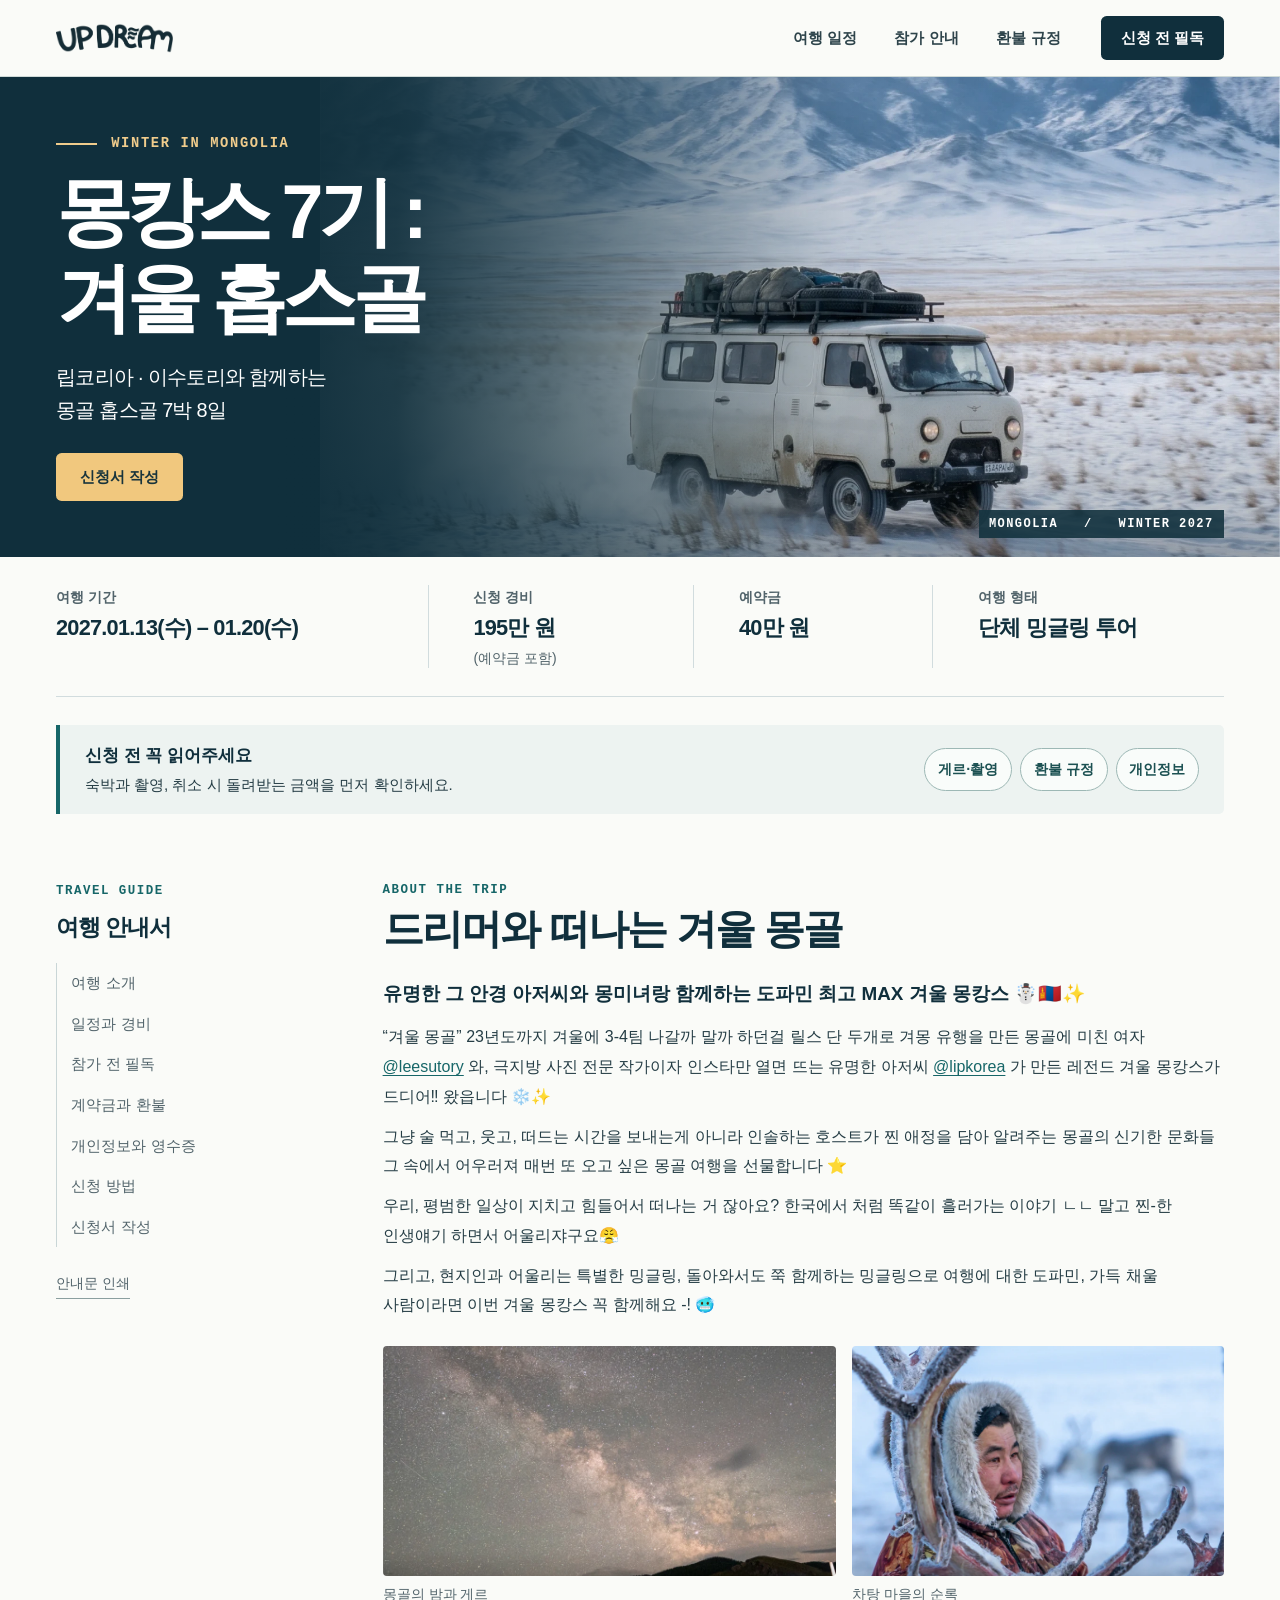
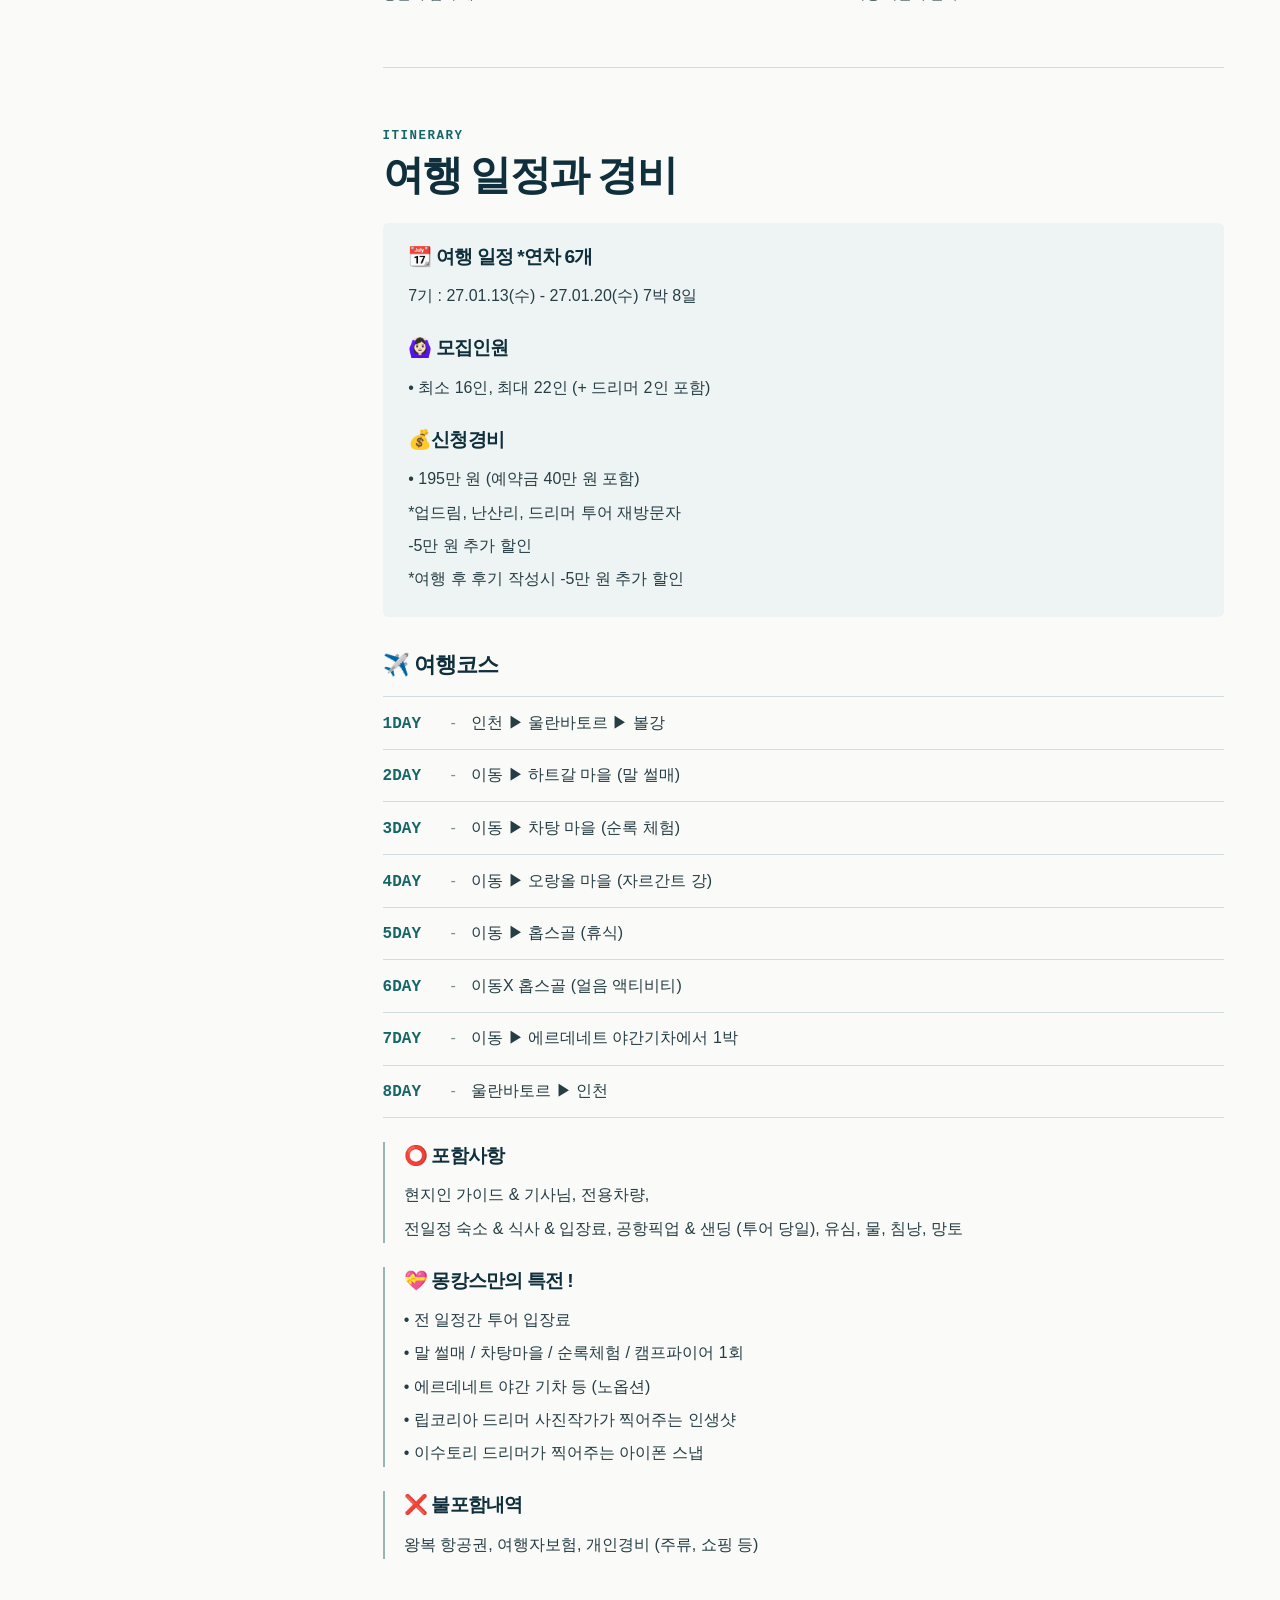
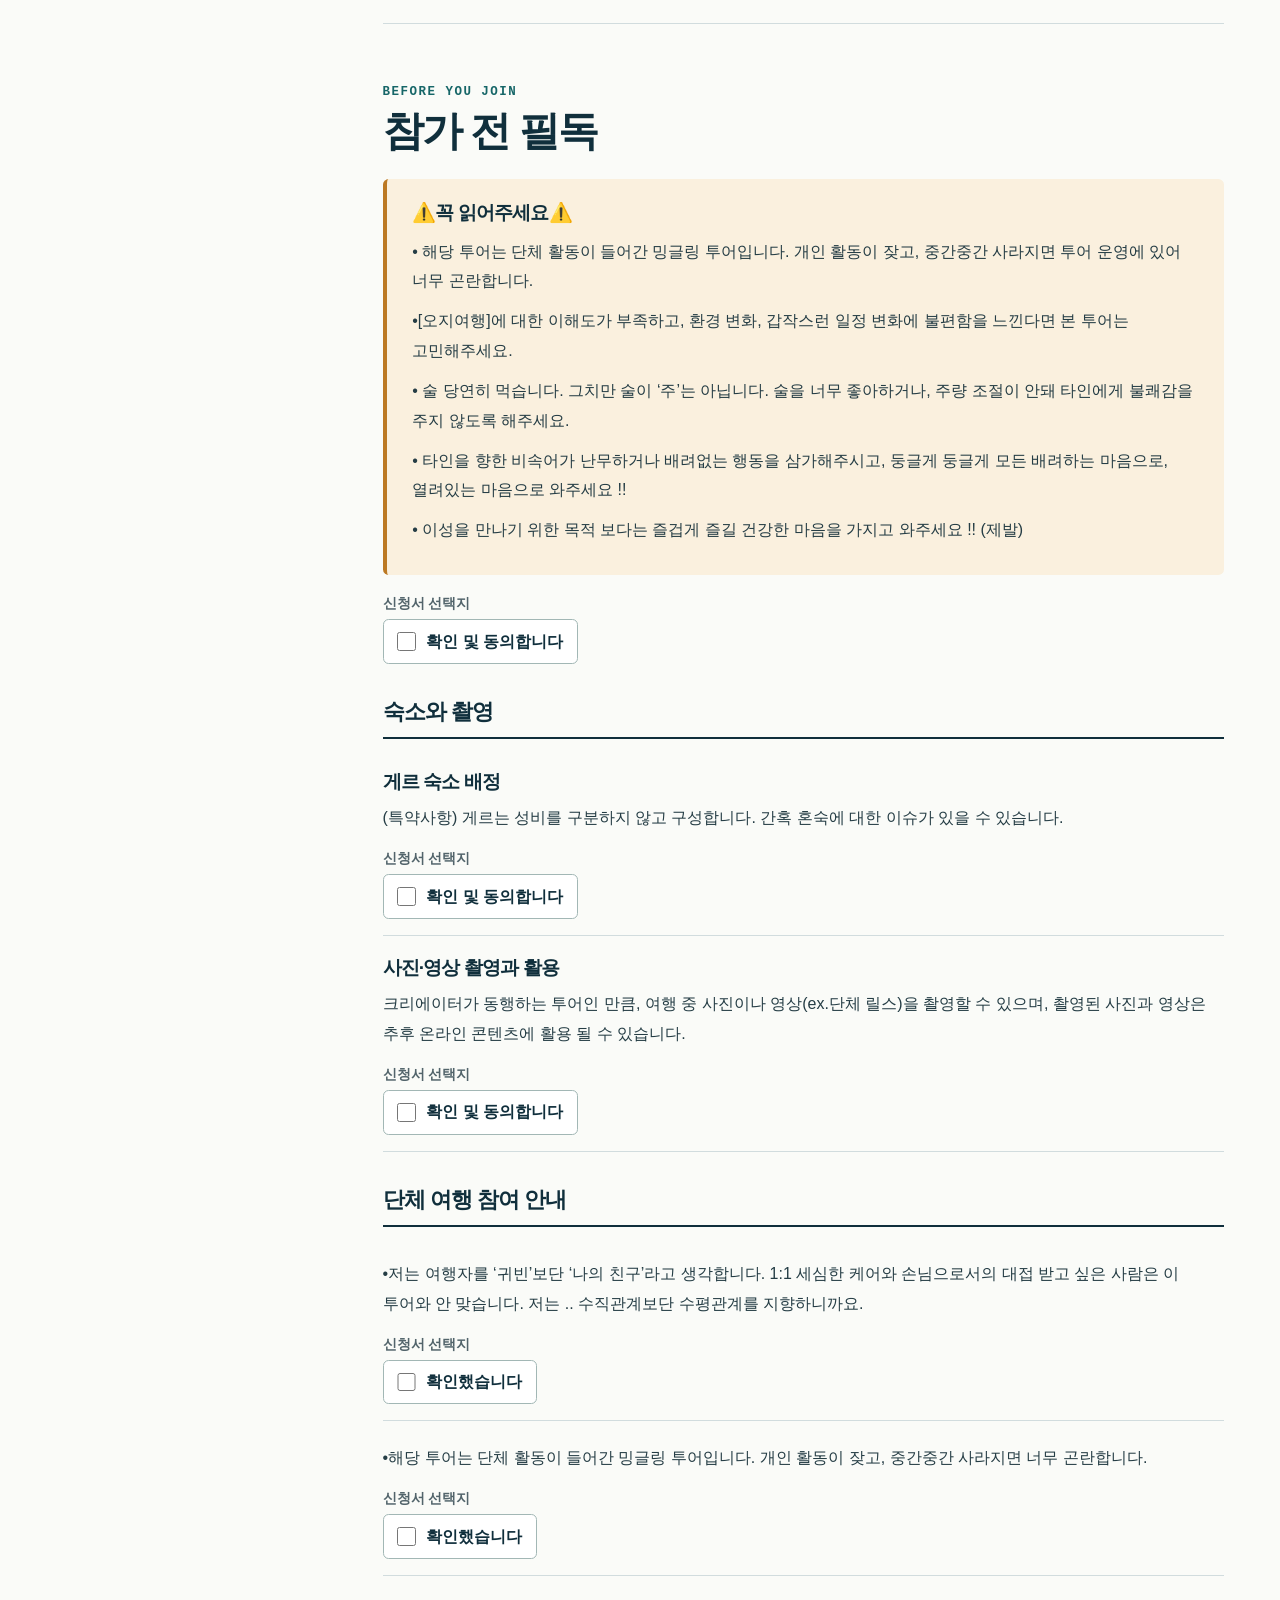
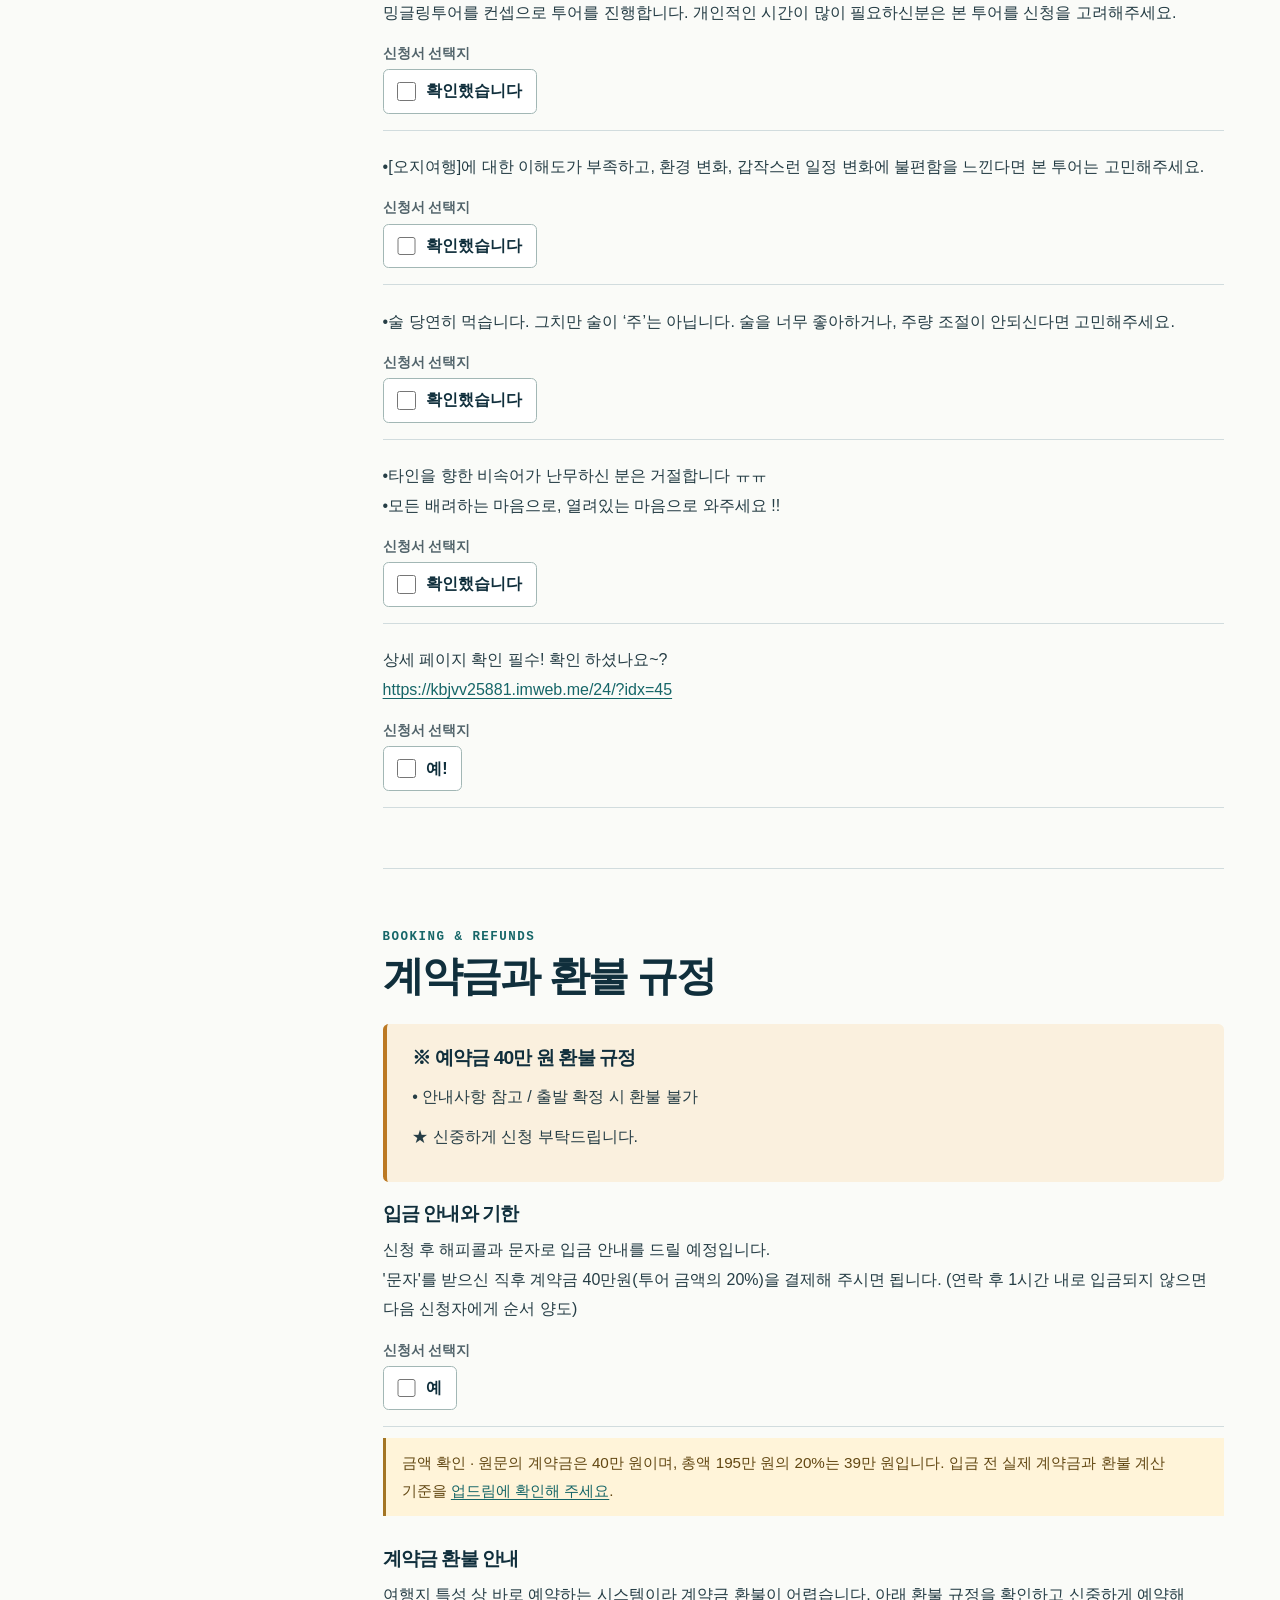
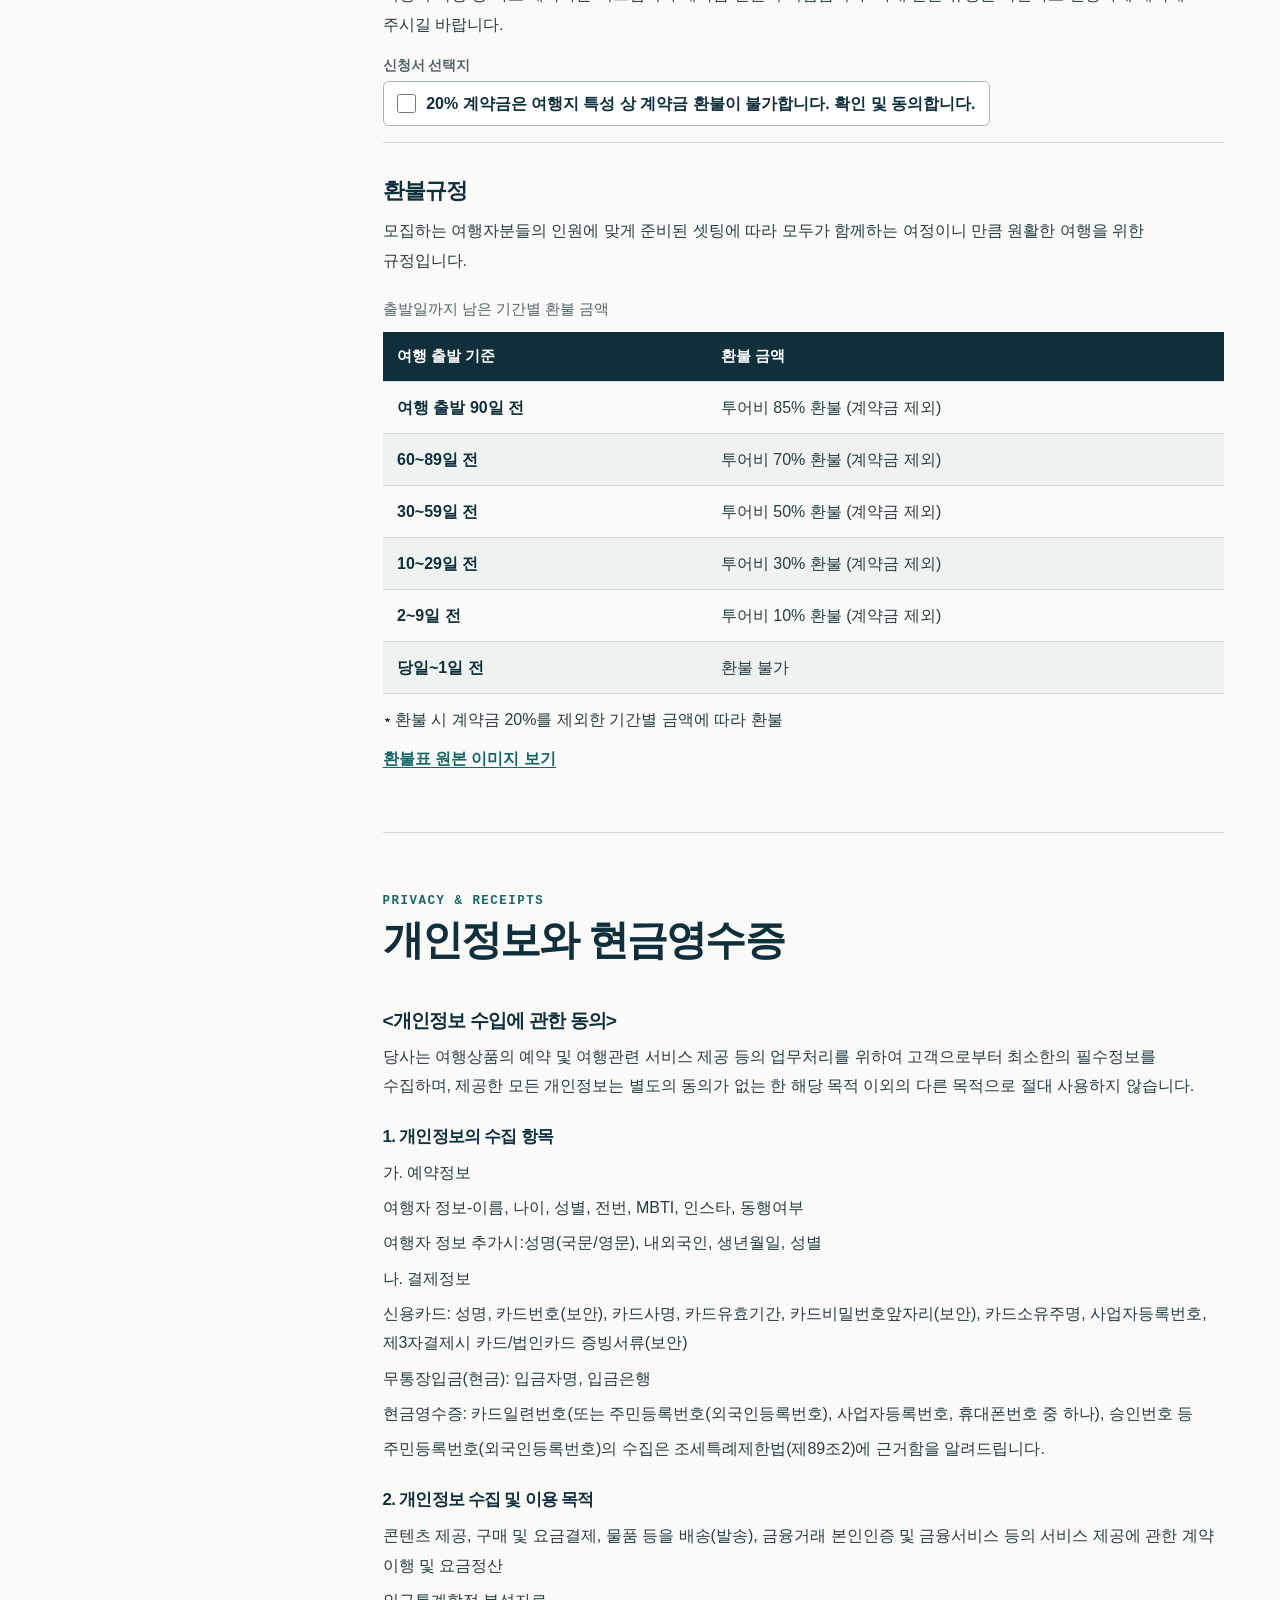
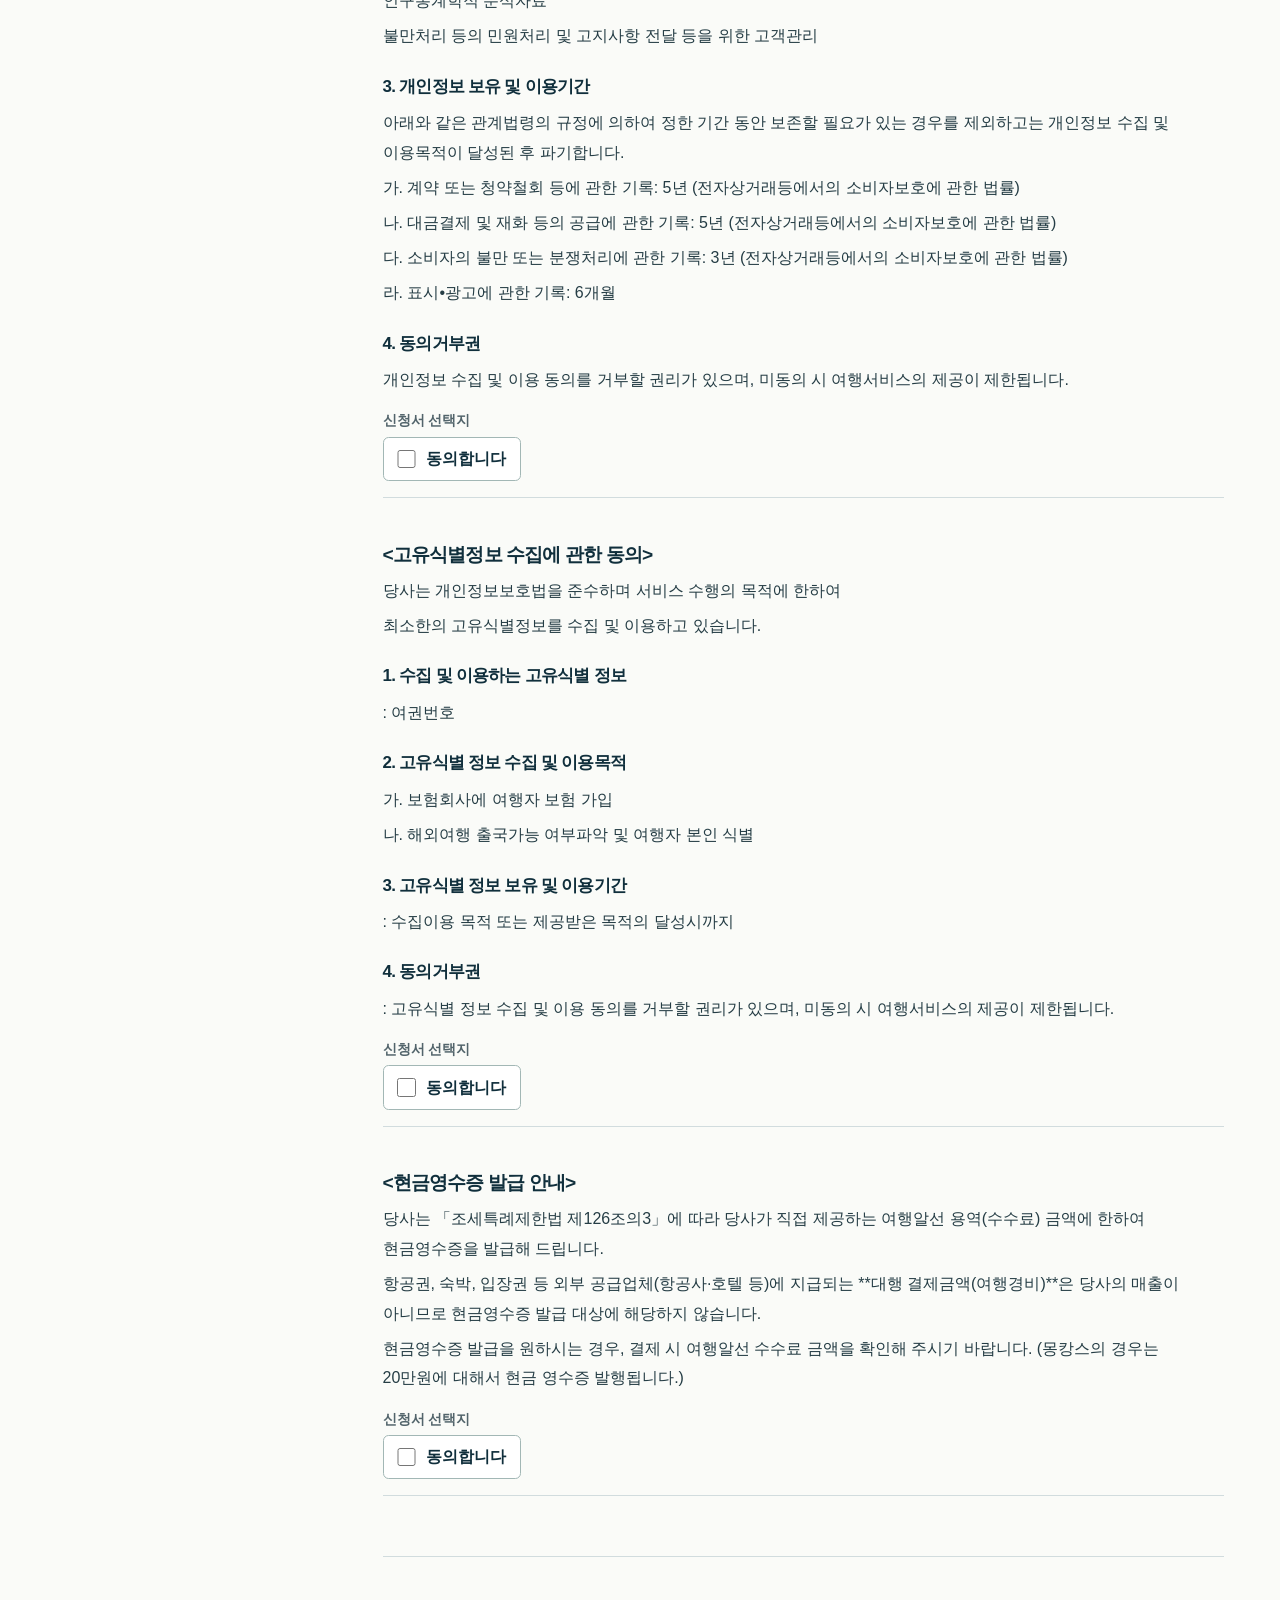
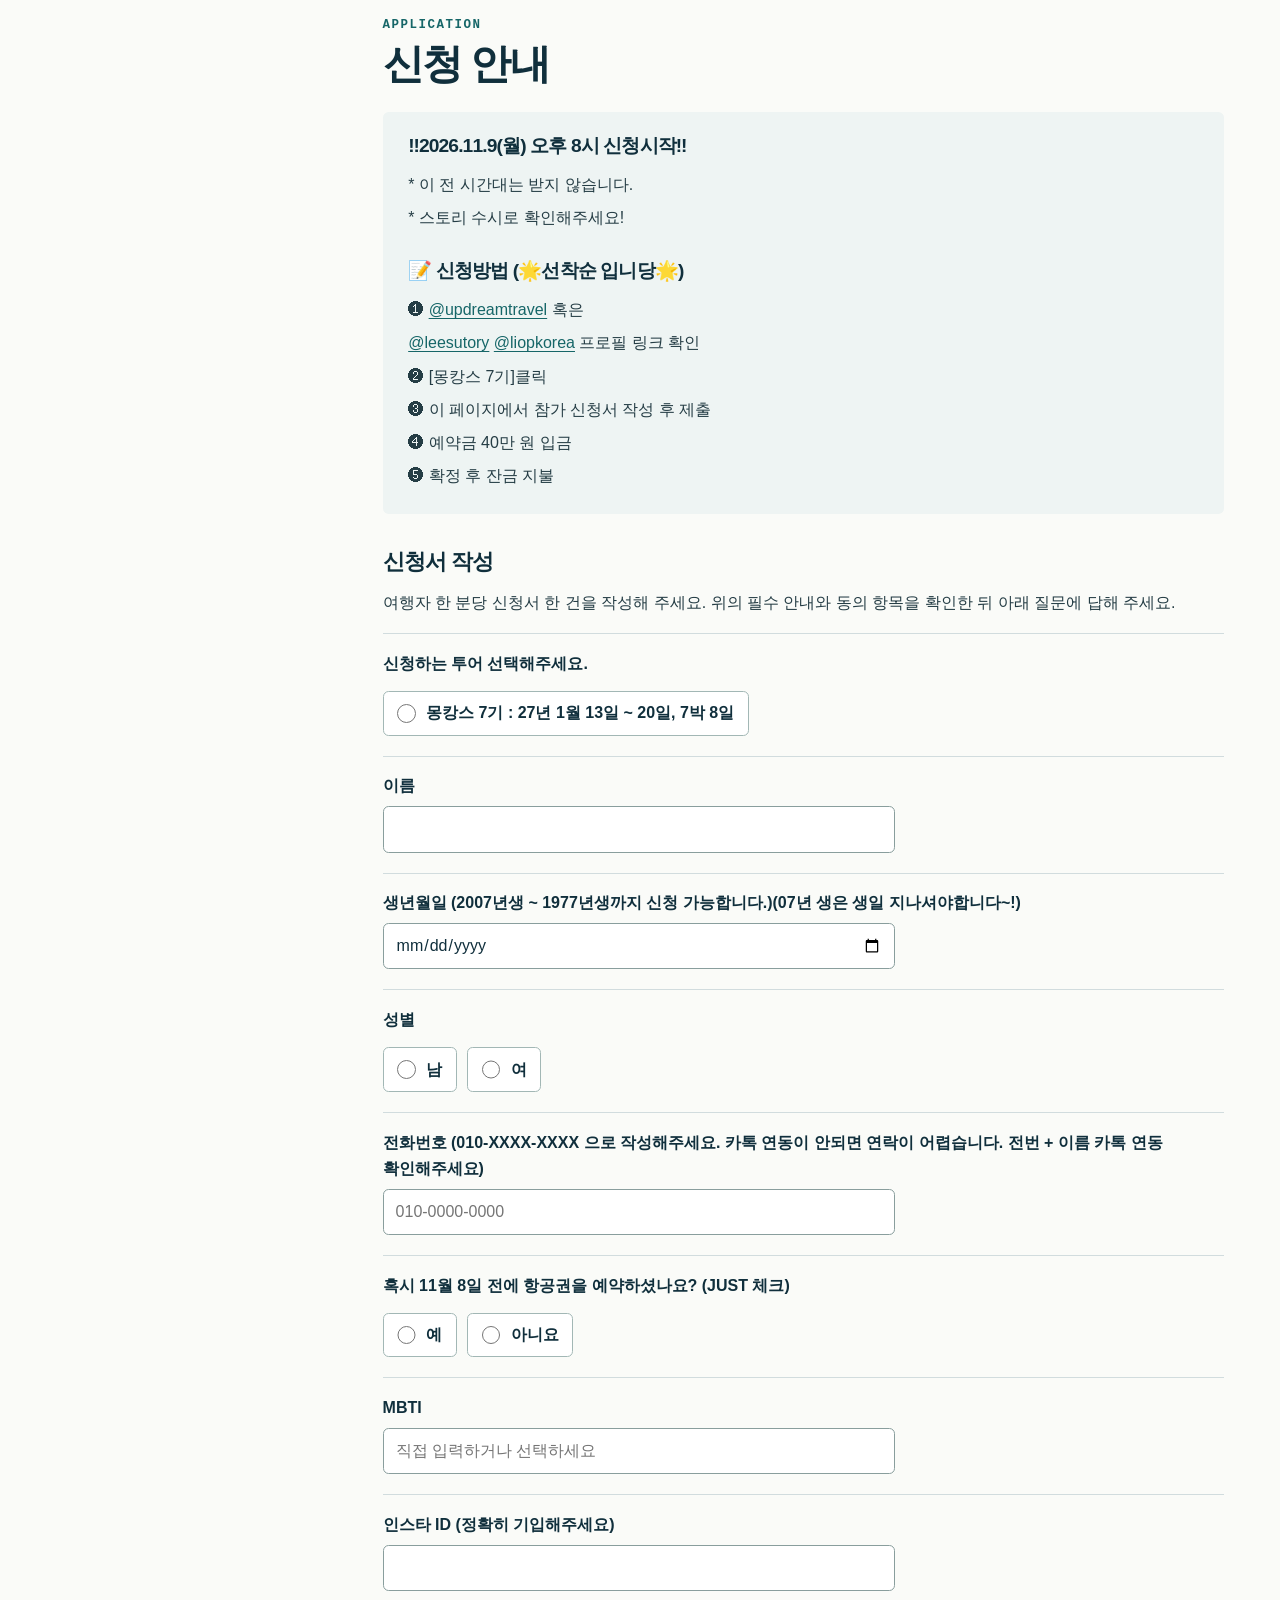
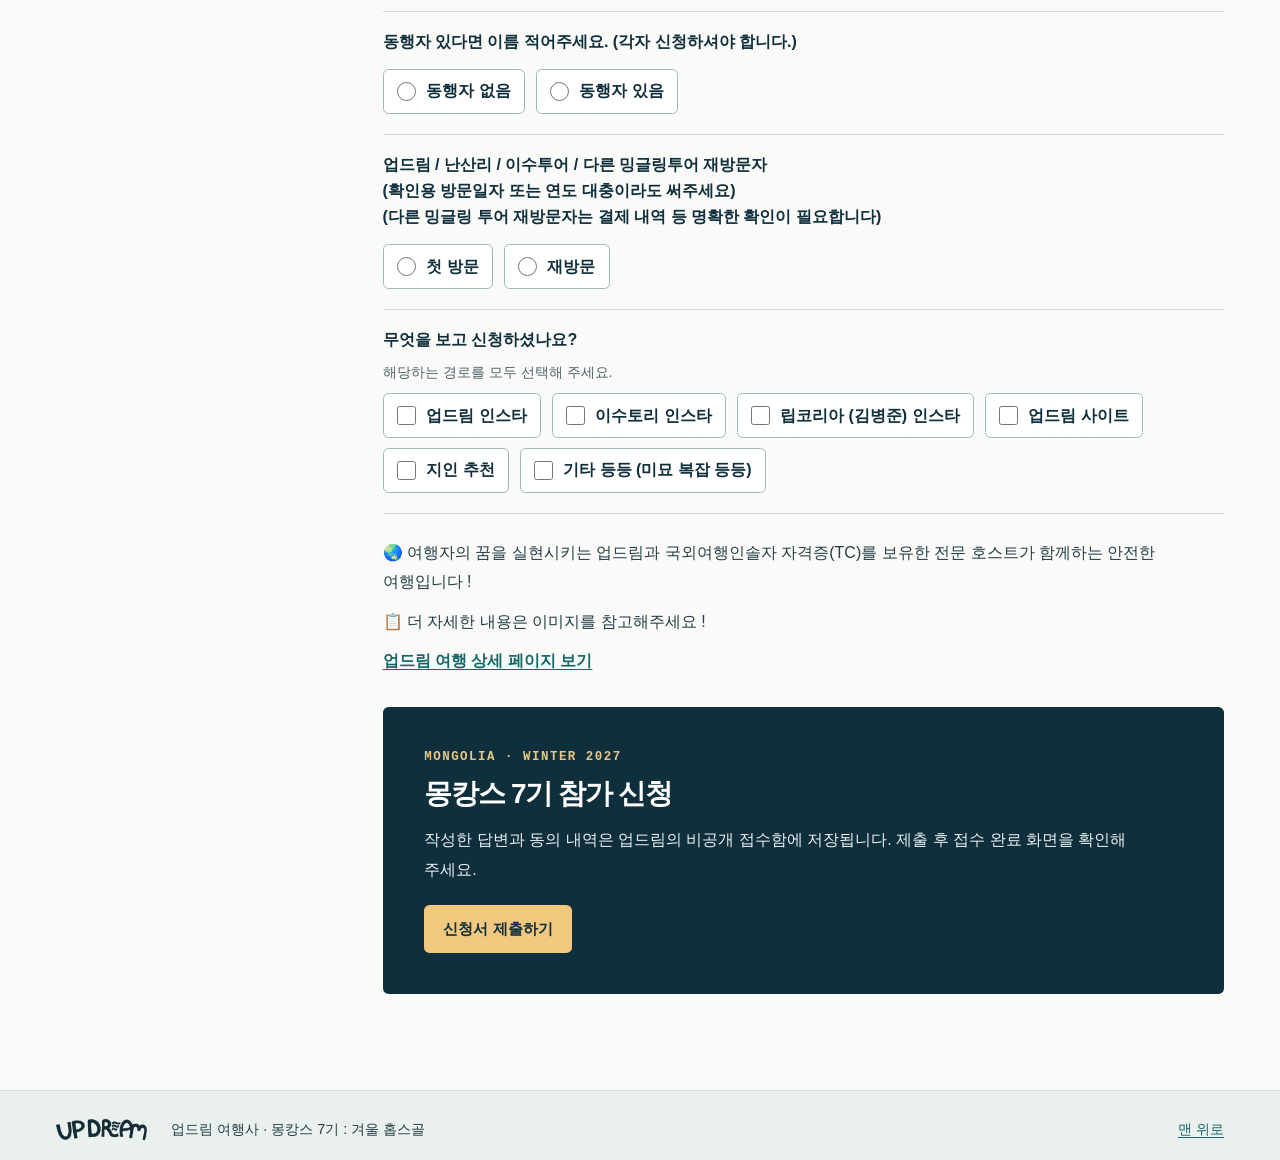
==== commit cb90d6f4: "Collect the winter tour survey and consents in the private inbox" ====
--- a/index.html
+++ b/index.html
@@ -1,11 +1,11 @@
-<!doctype html><html lang="ko"><head><meta charset="utf-8"><meta name="viewport" content="width=device-width,initial-scale=1"><meta name="theme-color" content="#102f3c"><title>몽캉스 7기 : 겨울 홉스골 | 업드림</title><meta name="description" content="2027년 1월 겨울 몽골 홉스골로 떠나는 7박 8일. 여행 일정, 게르 숙박, 촬영, 예약금과 환불 규정을 읽고 신청하세요."><link rel="stylesheet" href="styles.css"></head><body id="top"><a class="skip" href="#content">본문 바로가기</a>
+<!doctype html><html lang="ko"><head><meta charset="utf-8"><meta name="viewport" content="width=device-width,initial-scale=1"><meta name="referrer" content="strict-origin-when-cross-origin"><meta name="theme-color" content="#102f3c"><title>몽캉스 7기 : 겨울 홉스골 | 업드림</title><meta name="description" content="2027년 1월 겨울 몽골 홉스골로 떠나는 7박 8일. 여행 일정, 게르 숙박, 촬영, 예약금과 환불 규정을 읽고 신청하세요."><link rel="stylesheet" href="styles.css"></head><body id="top"><a class="skip" href="#content">본문 바로가기</a>
 <header><div class="wrap header"><a class="brand" href="#top" aria-label="업드림 몽캉스 처음으로"><img src="assets/updream.png" width="125" height="32" alt="업드림"></a><nav aria-label="주 메뉴"><a href="#journey">여행 일정</a><a href="#guide">참가 안내</a><a href="#refund">환불 규정</a></nav><a class="head-cta" href="#guide">신청 전 필독</a></div></header>
 <main id="content"><section class="hero" aria-labelledby="hero-title"><img class="hero-image" src="assets/steppe.webp" width="1668" height="1160" alt="눈 덮인 몽골의 산을 배경으로 초원을 달리는 푸르공"><div class="hero-shade"></div>
-<div class="wrap hero-inner"><div class="hero-copy"><p class="kicker">WINTER IN MONGOLIA</p><h1 id="hero-title">몽캉스 7기 : <span class="hero-destination">겨울 홉스골</span></h1><p class="hero-desc">립코리아 · 이수토리와 함께하는 <br>몽골 홉스골 7박 8일</p><a class="hero-cta" href="#journey">여행 일정 보기</a></div>
+<div class="wrap hero-inner"><div class="hero-copy"><p class="kicker">WINTER IN MONGOLIA</p><h1 id="hero-title">몽캉스 7기 : <span class="hero-destination">겨울 홉스골</span></h1><p class="hero-desc">립코리아 · 이수토리와 함께하는 <br>몽골 홉스골 7박 8일</p><a class="hero-cta" href="#signup-fields">신청서 작성</a></div>
 <p class="photo-label" lang="en">MONGOLIA &nbsp; / &nbsp; WINTER 2027</p></div></section>
-<section class="facts wrap" aria-label="여행 요약"><div><span>여행 기간</span><strong>2027.01.13 – 01.20</strong></div><div><span>신청 경비</span><strong>195만 원</strong><small>(예약금 포함)</small></div><div><span>예약금</span><strong>40만 원</strong></div><div><span>여행 형태</span><strong>단체 밍글링 투어</strong></div></section>
+<section class="facts wrap" aria-label="여행 요약"><div><span>여행 기간</span><strong>2027.01.13(수) – 01.20(수)</strong></div><div><span>신청 경비</span><strong>195만 원</strong><small>(예약금 포함)</small></div><div><span>예약금</span><strong>40만 원</strong></div><div><span>여행 형태</span><strong>단체 밍글링 투어</strong></div></section>
 <div class="priority wrap"><div><b>신청 전 꼭 읽어주세요</b><span>숙박과 촬영, 취소 시 돌려받는 금액을 먼저 확인하세요.</span></div><div class="priority-links"><a href="#stay">게르·촬영</a><a href="#refund">환불 규정</a><a href="#privacy">개인정보</a></div></div>
-<div class="wrap body-grid"><aside class="toc"><div><p class="eyebrow">TRAVEL GUIDE</p><p class="toc-title">여행 안내서</p><nav aria-label="본문 목차"><a href="#story">여행 소개</a><a href="#journey">일정과 경비</a><a href="#guide">참가 전 필독</a><a href="#refund">계약금과 환불</a><a href="#privacy">개인정보와 영수증</a><a href="#signup">신청 방법</a></nav><button class="print" type="button" onclick="window.print()">안내문 인쇄</button></div></aside><div class="body-content"><section id="story"><div class="section-head"><p class="eyebrow">ABOUT THE TRIP</p><h2>드리머와 떠나는 겨울 몽골</h2></div><div class="story-lead"><p>유명한 그 안경 아저씨와 
+<div class="wrap body-grid"><aside class="toc"><div><p class="eyebrow">TRAVEL GUIDE</p><p class="toc-title">여행 안내서</p><nav aria-label="본문 목차"><a href="#story">여행 소개</a><a href="#journey">일정과 경비</a><a href="#guide">참가 전 필독</a><a href="#refund">계약금과 환불</a><a href="#privacy">개인정보와 영수증</a><a href="#signup">신청 방법</a><a href="#signup-fields">신청서 작성</a></nav><button class="print" type="button" onclick="window.print()">안내문 인쇄</button></div></aside><div class="body-content"><section id="story"><div class="section-head"><p class="eyebrow">ABOUT THE TRIP</p><h2>드리머와 떠나는 겨울 몽골</h2></div><div class="story-lead"><p>유명한 그 안경 아저씨와
 몽미녀랑 함께하는 도파민 최고 MAX 겨울 몽캉스 ☃️🇲🇳✨</p></div><p>“겨울 몽골” 23년도까지 겨울에 3-4팀 나갈까 말까 하던걸 
 릴스 단 두개로 겨몽 유행을 만든 몽골에 미친 여자 <a href="https://www.instagram.com/leesutory/">@leesutory</a> 와, 
 극지방 사진 전문 작가이자 인스타만 열면 뜨는 유명한 아저씨 <a href="https://www.instagram.com/lipkorea/">@lipkorea</a> 가 
@@ -22,7 +22,7 @@
 <fieldset class="application-choice guide-choice">
   <legend>신청서 선택지</legend>
   <label class="choice-label" for="guide-consent">
-    <input type="checkbox" id="guide-consent" form="application-handoff" name="guide" value="yes" aria-describedby="guide-copy" required disabled>
+    <input type="checkbox" id="guide-consent" form="application-handoff" name="guide" value="yes" aria-describedby="guide-copy" required>
     <span>확인 및 동의합니다</span>
   </label>
   <noscript>
@@ -34,7 +34,7 @@
   <legend>신청서 선택지</legend>
   <div class="choice-options">
     <label class="choice-label" for="answer-11">
-      <input type="checkbox" id="answer-11" form="application-handoff" name="entry.934409909" value="확인 및 동의합니다" aria-describedby="clause-11">
+      <input type="checkbox" id="answer-11" form="application-handoff" name="entry.934409909" value="확인 및 동의합니다" aria-describedby="clause-11" required>
       <span>확인 및 동의합니다</span>
     </label>
   </div>
@@ -44,7 +44,7 @@
   <legend>신청서 선택지</legend>
   <div class="choice-options">
     <label class="choice-label" for="answer-12">
-      <input type="checkbox" id="answer-12" form="application-handoff" name="entry.434964258" value="확인 및 동의합니다" aria-describedby="clause-12">
+      <input type="checkbox" id="answer-12" form="application-handoff" name="entry.434964258" value="확인 및 동의합니다" aria-describedby="clause-12" required>
       <span>확인 및 동의합니다</span>
     </label>
   </div>
@@ -54,7 +54,7 @@
   <legend>신청서 선택지</legend>
   <div class="choice-options">
     <label class="choice-label" for="answer-13">
-      <input type="checkbox" id="answer-13" form="application-handoff" name="entry.587739420" value="확인했습니다" aria-describedby="clause-13">
+      <input type="checkbox" id="answer-13" form="application-handoff" name="entry.587739420" value="확인했습니다" aria-describedby="clause-13" required>
       <span>확인했습니다</span>
     </label>
   </div>
@@ -64,7 +64,7 @@
   <legend>신청서 선택지</legend>
   <div class="choice-options">
     <label class="choice-label" for="answer-14">
-      <input type="checkbox" id="answer-14" form="application-handoff" name="entry.726351966" value="확인했습니다" aria-describedby="clause-14">
+      <input type="checkbox" id="answer-14" form="application-handoff" name="entry.726351966" value="확인했습니다" aria-describedby="clause-14" required>
       <span>확인했습니다</span>
     </label>
   </div>
@@ -74,7 +74,7 @@
   <legend>신청서 선택지</legend>
   <div class="choice-options">
     <label class="choice-label" for="answer-15">
-      <input type="checkbox" id="answer-15" form="application-handoff" name="entry.500399594" value="확인했습니다" aria-describedby="clause-15">
+      <input type="checkbox" id="answer-15" form="application-handoff" name="entry.500399594" value="확인했습니다" aria-describedby="clause-15" required>
       <span>확인했습니다</span>
     </label>
   </div>
@@ -84,7 +84,7 @@
   <legend>신청서 선택지</legend>
   <div class="choice-options">
     <label class="choice-label" for="answer-16">
-      <input type="checkbox" id="answer-16" form="application-handoff" name="entry.627083553" value="확인했습니다" aria-describedby="clause-16">
+      <input type="checkbox" id="answer-16" form="application-handoff" name="entry.627083553" value="확인했습니다" aria-describedby="clause-16" required>
       <span>확인했습니다</span>
     </label>
   </div>
@@ -94,7 +94,7 @@
   <legend>신청서 선택지</legend>
   <div class="choice-options">
     <label class="choice-label" for="answer-17">
-      <input type="checkbox" id="answer-17" form="application-handoff" name="entry.966611256" value="확인했습니다" aria-describedby="clause-17">
+      <input type="checkbox" id="answer-17" form="application-handoff" name="entry.966611256" value="확인했습니다" aria-describedby="clause-17" required>
       <span>확인했습니다</span>
     </label>
   </div>
@@ -105,7 +105,7 @@
   <legend>신청서 선택지</legend>
   <div class="choice-options">
     <label class="choice-label" for="answer-18">
-      <input type="checkbox" id="answer-18" form="application-handoff" name="entry.723800245" value="확인했습니다" aria-describedby="clause-18">
+      <input type="checkbox" id="answer-18" form="application-handoff" name="entry.723800245" value="확인했습니다" aria-describedby="clause-18" required>
       <span>확인했습니다</span>
     </label>
   </div>
@@ -116,7 +116,7 @@
   <legend>신청서 선택지</legend>
   <div class="choice-options">
     <label class="choice-label" for="answer-19">
-      <input type="checkbox" id="answer-19" form="application-handoff" name="entry.1706296548" value="예!" aria-describedby="clause-19">
+      <input type="checkbox" id="answer-19" form="application-handoff" name="entry.1706296548" value="예!" aria-describedby="clause-19" required>
       <span>예!</span>
     </label>
   </div>
@@ -127,7 +127,7 @@
   <legend>신청서 선택지</legend>
   <div class="choice-options">
     <label class="choice-label" for="answer-20">
-      <input type="checkbox" id="answer-20" form="application-handoff" name="entry.450003449" value="예" aria-describedby="clause-20">
+      <input type="checkbox" id="answer-20" form="application-handoff" name="entry.450003449" value="예" aria-describedby="clause-20" required>
       <span>예</span>
     </label>
   </div>
@@ -137,7 +137,7 @@
   <legend>신청서 선택지</legend>
   <div class="choice-options">
     <label class="choice-label" for="answer-24">
-      <input type="checkbox" id="answer-24" form="application-handoff" name="entry.935833889" value="20% 계약금은 여행지 특성 상 계약금 환불이 불가합니다. 확인 및 동의합니다." aria-describedby="clause-24">
+      <input type="checkbox" id="answer-24" form="application-handoff" name="entry.935833889" value="20% 계약금은 여행지 특성 상 계약금 환불이 불가합니다. 확인 및 동의합니다." aria-describedby="clause-24" required>
       <span>20% 계약금은 여행지 특성 상 계약금 환불이 불가합니다. 확인 및 동의합니다.</span>
     </label>
   </div>
@@ -147,7 +147,7 @@
   <legend>신청서 선택지</legend>
   <div class="choice-options">
     <label class="choice-label" for="answer-21">
-      <input type="checkbox" id="answer-21" form="application-handoff" name="entry.651505261" value="동의합니다" aria-describedby="clause-21">
+      <input type="checkbox" id="answer-21" form="application-handoff" name="entry.651505261" value="동의합니다" aria-describedby="clause-21" required>
       <span>동의합니다</span>
     </label>
   </div>
@@ -157,7 +157,7 @@
   <legend>신청서 선택지</legend>
   <div class="choice-options">
     <label class="choice-label" for="answer-22">
-      <input type="checkbox" id="answer-22" form="application-handoff" name="entry.2033316155" value="동의합니다" aria-describedby="clause-22">
+      <input type="checkbox" id="answer-22" form="application-handoff" name="entry.2033316155" value="동의합니다" aria-describedby="clause-22" required>
       <span>동의합니다</span>
     </label>
   </div>
@@ -167,26 +167,164 @@
   <legend>신청서 선택지</legend>
   <div class="choice-options">
     <label class="choice-label" for="answer-23">
-      <input type="checkbox" id="answer-23" form="application-handoff" name="entry.1814274679" value="동의합니다" aria-describedby="clause-23">
+      <input type="checkbox" id="answer-23" form="application-handoff" name="entry.1814274679" value="동의합니다" aria-describedby="clause-23" required>
       <span>동의합니다</span>
     </label>
   </div>
 </fieldset>
-</div></section><section id="signup"><div class="section-head"><p class="eyebrow">APPLICATION</p><h2>신청 안내</h2></div><div class="box"><h3>‼️2026.11.9(월) 오후 8시 신청시작‼️</h3><p>* 이 전 시간대는 받지 않습니다.</p><p>* 스토리 수시로 확인해주세요!</p><h3>📝 신청방법 (🌟선착순 입니당🌟)</h3><p>❶ <a href="https://www.instagram.com/updreamtravel/">@updreamtravel</a> 혹은</p><p><a href="https://www.instagram.com/leesutory/">@leesutory</a> <a href="https://www.instagram.com/liopkorea/">@liopkorea</a> 프로필 링크 확인</p><p>❷ [몽캉스 7기]클릭</p><p>❸ 구글 신청 폼 작성 후 제출</p><p>❹ 예약금 40만 원 입금</p><p>❺ 확정 후 잔금 지불</p></div><h3 class="subhead">신청서 작성 항목</h3><p>각자 신청서를 작성해 주세요. 아래 문항과 선택지는 실제 신청서에 표시되는 내용입니다.</p><div class="field-list"><div class="doc-item" data-question="1"><p>신청하는 투어 선택해주세요.</p><div class="response"><small>신청서 선택지</small><span>몽캉스 7기 : 27년 1월 13일 ~ 20일, 7박 8일</span></div></div><div class="doc-item" data-question="2"><p>이름</p></div><div class="doc-item" data-question="3"><p>생년월일 (2007년생 ~ 1977년생까지 신청 가능합니다.)(07년 생은 생일 지나셔야합니다~!)</p></div><div class="doc-item" data-question="4"><p>성별</p><div class="response"><small>신청서 선택지</small><span>남</span><span>여</span></div></div><div class="doc-item" data-question="5"><p>전화번호 (010-XXXX-XXXX 으로 작성해주세요. 카톡 연동이 안되면 연락이 어렵습니다. 전번 + 이름 카톡 연동 확인해주세요)</p></div><div class="doc-item" data-question="6"><p id="clause-6">혹시 11월 8일 전에 항공권을 예약하셨나요? (JUST 체크)</p>
-<fieldset class="application-choice">
-  <legend>신청서 선택지</legend>
-  <div class="choice-options">
-    <label class="choice-label" for="answer-6-1">
-      <input type="radio" id="answer-6-1" form="application-handoff" name="entry.1067585811" value="예" aria-describedby="clause-6">
+</div></section><section id="signup"><div class="section-head"><p class="eyebrow">APPLICATION</p><h2>신청 안내</h2></div><div class="box"><h3>‼️2026.11.9(월) 오후 8시 신청시작‼️</h3><p>* 이 전 시간대는 받지 않습니다.</p><p>* 스토리 수시로 확인해주세요!</p><h3>📝 신청방법 (🌟선착순 입니당🌟)</h3><p>❶ <a href="https://www.instagram.com/updreamtravel/">@updreamtravel</a> 혹은</p><p><a href="https://www.instagram.com/leesutory/">@leesutory</a> <a href="https://www.instagram.com/liopkorea/">@liopkorea</a> 프로필 링크 확인</p><p>❷ [몽캉스 7기]클릭</p><p>❸ 이 페이지에서 참가 신청서 작성 후 제출</p><p>❹ 예약금 40만 원 입금</p><p>❺ 확정 후 잔금 지불</p></div><h3 class="subhead" id="signup-fields">신청서 작성</h3>
+<p>여행자 한 분당 신청서 한 건을 작성해 주세요. 위의 필수 안내와 동의 항목을 확인한 뒤 아래 질문에 답해 주세요.</p>
+<div class="field-list">
+<fieldset class="survey-field" data-question="1">
+  <legend>신청하는 투어 선택해주세요.</legend>
+  <div class="choice-options">
+    <label for="answer-1-1" class="choice-label">
+      <input id="answer-1-1" type="radio" name="entry.1112325301" value="몽캉스 7기 : 27년 1월 13일 ~ 20일, 7박 8일" form="application-handoff" required>
+      <span>몽캉스 7기 : 27년 1월 13일 ~ 20일, 7박 8일</span>
+    </label>
+  </div>
+</fieldset>
+<div class="survey-field" data-question="2">
+  <label for="answer-2">이름</label>
+  <input class="survey-input" type="text" id="answer-2" maxlength="150" name="entry.604849054" form="application-handoff" required autocomplete="name">
+</div>
+<div class="survey-field" data-question="3">
+  <label for="answer-3">생년월일 (2007년생 ~ 1977년생까지 신청 가능합니다.)(07년 생은 생일 지나셔야합니다~!)</label>
+  <input class="survey-input" type="date" id="answer-3" min="1977-01-01" max="2007-12-31" name="entry.817041516" form="application-handoff" required autocomplete="bday">
+</div>
+<fieldset class="survey-field" data-question="4">
+  <legend>성별</legend>
+  <div class="choice-options">
+    <label for="answer-4-1" class="choice-label">
+      <input id="answer-4-1" type="radio" name="entry.69074065" value="남" form="application-handoff" required>
+      <span>남</span>
+    </label>
+    <label for="answer-4-2" class="choice-label">
+      <input id="answer-4-2" type="radio" name="entry.69074065" value="여" form="application-handoff" required>
+      <span>여</span>
+    </label>
+  </div>
+</fieldset>
+<div class="survey-field" data-question="5">
+  <label for="answer-5">전화번호 (010-XXXX-XXXX 으로 작성해주세요. 카톡 연동이 안되면 연락이 어렵습니다. 전번 + 이름 카톡 연동 확인해주세요)</label>
+  <input class="survey-input" type="tel" id="answer-5" pattern="(?:010[ \-]?[0-9]{4}[ \-]?[0-9]{4}|\+82[ \-]?10[ \-]?[0-9]{4}[ \-]?[0-9]{4})" title="010-1234-5678 형식으로 입력해 주세요." name="entry.3274608" form="application-handoff" required autocomplete="tel" placeholder="010-0000-0000">
+</div>
+<fieldset class="survey-field" data-question="6">
+  <legend>혹시 11월 8일 전에 항공권을 예약하셨나요? (JUST 체크)</legend>
+  <div class="choice-options">
+    <label for="answer-6-1" class="choice-label">
+      <input id="answer-6-1" type="radio" name="entry.1067585811" value="예" form="application-handoff" required>
       <span>예</span>
     </label>
-    <label class="choice-label" for="answer-6-2">
-      <input type="radio" id="answer-6-2" form="application-handoff" name="entry.1067585811" value="아니요" aria-describedby="clause-6">
+    <label for="answer-6-2" class="choice-label">
+      <input id="answer-6-2" type="radio" name="entry.1067585811" value="아니요" form="application-handoff" required>
       <span>아니요</span>
     </label>
   </div>
 </fieldset>
-</div><div class="doc-item" data-question="7"><p>MBTI</p></div><div class="doc-item" data-question="8"><p>인스타 ID (정확히 기입해주세요)</p></div><div class="doc-item" data-question="9"><p>동행자 있다면 이름 적어주세요. (각자 신청하셔야 합니다.)</p></div><div class="doc-item" data-question="10"><p>업드림 / 난산리 / 이수투어 / 다른 밍글링투어 재방문자
+<div class="survey-field" data-question="7">
+  <label for="answer-7">MBTI</label>
+  <input class="survey-input" type="text" id="answer-7" maxlength="100" name="entry.1924447070" form="application-handoff" required list="mbti-options" placeholder="직접 입력하거나 선택하세요" spellcheck="false">
+  <datalist id="mbti-options">
+    <option value="ESTJ"></option>
+    <option value="ESTP"></option>
+    <option value="ESFJ"></option>
+    <option value="ESFP"></option>
+    <option value="ENTJ"></option>
+    <option value="ENTP"></option>
+    <option value="ENFJ"></option>
+    <option value="ENFP"></option>
+    <option value="ISTJ"></option>
+    <option value="ISTP"></option>
+    <option value="ISFJ"></option>
+    <option value="ISFP"></option>
+    <option value="INTJ"></option>
+    <option value="INTP"></option>
+    <option value="INFJ"></option>
+    <option value="INFP"></option>
+    <option value="모름"></option>
+  </datalist>
+</div>
+<div class="survey-field" data-question="8">
+  <label for="answer-8">인스타 ID (정확히 기입해주세요)</label>
+  <input class="survey-input" type="text" id="answer-8" maxlength="150" name="entry.744635493" form="application-handoff" required autocapitalize="none" spellcheck="false">
+</div>
+<fieldset class="survey-field" data-question="9">
+  <legend>동행자 있다면 이름 적어주세요. (각자 신청하셔야 합니다.)</legend>
+  <div class="choice-options">
+    <label for="answer-9-1" class="choice-label">
+      <input id="answer-9-1" type="radio" name="companion-status" value="none" form="application-handoff" required>
+      <span>동행자 없음</span>
+    </label>
+    <label for="answer-9-2" class="choice-label">
+      <input id="answer-9-2" type="radio" name="companion-status" value="with" form="application-handoff" required>
+      <span>동행자 있음</span>
+    </label>
+  </div>
+  <div class="detail-field" data-detail-for="companion-status" hidden>
+    <label for="companion-detail">동행자 이름</label>
+    <input type="text" id="companion-detail" maxlength="1000" class="survey-input" name="entry.195624935" form="application-handoff" disabled>
+  </div>
+</fieldset>
+<fieldset class="survey-field" data-question="10">
+  <legend>업드림 / 난산리 / 이수투어 / 다른 밍글링투어 재방문자
 (확인용 방문일자 또는 연도 대충이라도 써주세요)
-(다른 밍글링 투어 재방문자는 결제 내역 등 명확한 확인이 필요합니다)</p></div><div class="doc-item" data-question="25"><p>무엇을 보고 신청하셨나요?</p><div class="response"><small>신청서 선택지</small><span>업드림 인스타</span><span>이수토리 인스타</span><span>립코리아 (김병준) 인스타</span><span>업드림 사이트</span><span>지인 추천</span><span>기타 등등 (미묘 복잡 등등)</span></div></div></div><p>🌏 여행자의 꿈을 실현시키는 업드림과 국외여행인솔자 자격증(TC)를 보유한 전문 호스트가 함께하는 안전한 여행입니다 !</p><p>📋 더 자세한 내용은 이미지를 참고해주세요 !</p><a class="textlink" href="https://kbjvv25881.imweb.me/24/?idx=45">업드림 여행 상세 페이지 보기</a><div class="apply-panel"><p class="eyebrow">MONGOLIA · WINTER 2027</p><h3>몽캉스 7기 모객 링크</h3><p>여기서 선택한 답변은 신청서에 미리 채워집니다. 다음 화면에서 내용을 확인하고 남은 문항을 작성한 뒤 ‘제출’을 눌러 주세요.</p>
-<form id="application-handoff" action="https://docs.google.com/forms/d/e/1FAIpQLSe8o3oI8xOZI_WFGOKsU7m1M-35wt9RWYFMk3b3H8fp83pXVA/viewform" method="get"><input type="hidden" name="usp" value="pp_url"><button class="primary" type="submit" disabled>몽캉스 7기 신청서 열기</button><p id="handoff-status" role="status"></p><noscript><p>신청하려면 브라우저의 자바스크립트를 켜 주세요.</p></noscript></form></div></section></div></div></main><footer><div class="wrap footer"><a class="brand" href="#top" aria-label="업드림 몽캉스 처음으로"><img src="assets/updream.png" width="125" height="32" alt="업드림"></a><span>업드림 여행사 · 몽캉스 7기 : 겨울 홉스골</span><a href="#top">맨 위로</a></div></footer><script src="navigation.js"></script><script src="consent.js" defer></script></body></html>+(다른 밍글링 투어 재방문자는 결제 내역 등 명확한 확인이 필요합니다)</legend>
+  <div class="choice-options">
+    <label for="answer-10-1" class="choice-label">
+      <input id="answer-10-1" type="radio" name="return-status" value="none" form="application-handoff" required>
+      <span>첫 방문</span>
+    </label>
+    <label for="answer-10-2" class="choice-label">
+      <input id="answer-10-2" type="radio" name="return-status" value="with" form="application-handoff" required>
+      <span>재방문</span>
+    </label>
+  </div>
+  <div class="detail-field" data-detail-for="return-status" hidden>
+    <label for="return-detail">이전에 참여한 투어와 방문일 또는 연도</label>
+    <input type="text" id="return-detail" maxlength="1000" class="survey-input" name="entry.1430566721" form="application-handoff" disabled>
+  </div>
+</fieldset>
+<fieldset class="survey-field" data-question="25" aria-describedby="referral-help">
+  <legend>무엇을 보고 신청하셨나요?</legend>
+  <p id="referral-help" class="field-help">해당하는 경로를 모두 선택해 주세요.</p>
+  <div class="choice-options">
+    <label for="answer-25-1" class="choice-label">
+      <input id="answer-25-1" type="checkbox" name="entry.212359428" value="업드림 인스타" form="application-handoff">
+      <span>업드림 인스타</span>
+    </label>
+    <label for="answer-25-2" class="choice-label">
+      <input id="answer-25-2" type="checkbox" name="entry.212359428" value="이수토리 인스타" form="application-handoff">
+      <span>이수토리 인스타</span>
+    </label>
+    <label for="answer-25-3" class="choice-label">
+      <input id="answer-25-3" type="checkbox" name="entry.212359428" value="립코리아 (김병준) 인스타" form="application-handoff">
+      <span>립코리아 (김병준) 인스타</span>
+    </label>
+    <label for="answer-25-4" class="choice-label">
+      <input id="answer-25-4" type="checkbox" name="entry.212359428" value="업드림 사이트" form="application-handoff">
+      <span>업드림 사이트</span>
+    </label>
+    <label for="answer-25-5" class="choice-label">
+      <input id="answer-25-5" type="checkbox" name="entry.212359428" value="지인 추천" form="application-handoff">
+      <span>지인 추천</span>
+    </label>
+    <label for="answer-25-6" class="choice-label">
+      <input id="answer-25-6" type="checkbox" name="entry.212359428" value="기타 등등 (미묘 복잡 등등)" form="application-handoff">
+      <span>기타 등등 (미묘 복잡 등등)</span>
+    </label>
+  </div>
+</fieldset>
+</div>
+<p>🌏 여행자의 꿈을 실현시키는 업드림과 국외여행인솔자 자격증(TC)를 보유한 전문 호스트가 함께하는 안전한 여행입니다 !</p><p>📋 더 자세한 내용은 이미지를 참고해주세요 !</p><a class="textlink" href="https://kbjvv25881.imweb.me/24/?idx=45">업드림 여행 상세 페이지 보기</a><div class="apply-panel">
+  <p class="eyebrow">MONGOLIA · WINTER 2027</p>
+  <h3>몽캉스 7기 참가 신청</h3>
+  <p>작성한 답변과 동의 내역은 업드림의 비공개 접수함에 저장됩니다. 제출 후 접수 완료 화면을 확인해 주세요.</p>
+  <form id="application-handoff" action="https://mongcance-winter-seven.upperguide8.chatgpt.site/api/applications" method="post">
+    <input type="hidden" name="noticeVersion" value="mongcance7-2026-11-19-v1">
+    <input type="hidden" name="applicationId">
+    <button class="primary" type="submit" disabled>신청서 제출하기</button>
+    <p id="survey-status" role="status"></p>
+    <noscript><p>신청서를 제출하려면 브라우저의 자바스크립트를 켜 주세요.</p></noscript>
+  </form>
+</div></section></div></div></main><footer><div class="wrap footer"><a class="brand" href="#top" aria-label="업드림 몽캉스 처음으로"><img src="assets/updream.png" width="125" height="32" alt="업드림"></a><span>업드림 여행사 · 몽캉스 7기 : 겨울 홉스골</span><a href="#top">맨 위로</a></div></footer><script src="navigation.js"></script><script src="consent.js" defer></script></body></html>
--- a/styles.css
+++ b/styles.css
@@ -114,8 +114,8 @@
 .choice-label:has(input:checked) {background: #e8f3f0; border-color: var(--teal)}
 .choice-label:focus-within {outline: 3px solid #b46116; outline-offset: 3px}
 .guide-choice {margin-top: 1rem}
-#handoff-status:not(:empty) {margin-top: .75rem}
-#handoff-status:empty {display: none}
+#survey-status:not(:empty) {margin-top: .75rem}
+#survey-status:empty {display: none}
 
 .response small {font-size: .85rem; font-weight: 630; color: #56686c}
 .response span {font-weight: 650}
@@ -128,7 +128,17 @@
 .textlink {font-weight: 650}
 #privacy .doc-item + .doc-item {margin-top: 1.5rem}
 .field-list {border-top: 1px solid var(--line); margin: 1rem 0 1.5rem}
-.field-list .doc-item {padding: .72rem 0}
+.survey-field {display: block; min-width: 0; margin: 0; padding: 1.05rem 0 1.25rem; border: 0; border-bottom: 1px solid var(--line)}
+.survey-field legend, .survey-field > label, .detail-field > label {display: block; padding: 0; color: var(--ink); font-weight: 700; font-size: 1rem; line-height: 1.65; white-space: pre-line}
+fieldset.survey-field {position: relative; padding-top: .35rem}
+fieldset.survey-field legend {padding-top: 1.05rem}
+.survey-field .choice-options {margin-top: .25rem}
+.survey-field .field-help {margin: 0; color: var(--muted); font-size: .9rem}
+.survey-input {display: block; min-width: 0; width: min(100%,32rem); min-height: 2.9rem; margin-top: .4rem; padding: .55rem .75rem; border: 1px solid #899e9d; border-radius: .35rem; background: white; color: var(--ink); font: inherit; line-height: 1.5}
+.survey-input:focus-visible {outline: 3px solid var(--teal); outline-offset: 2px}
+.detail-field {margin-top: .75rem}
+.detail-field[hidden] {display: none}
+.primary:disabled {cursor: default; opacity: .7}
 .apply-panel {padding: clamp(1.4rem,3.8vw,2.6rem); background: var(--ink); color: #e9f0f2; margin-top: 2rem; border-radius: .35rem}
 .apply-panel .eyebrow {color: #e7c888}
 .apply-panel h3 {font-size: 1.75rem; color: white; margin: .5rem 0}
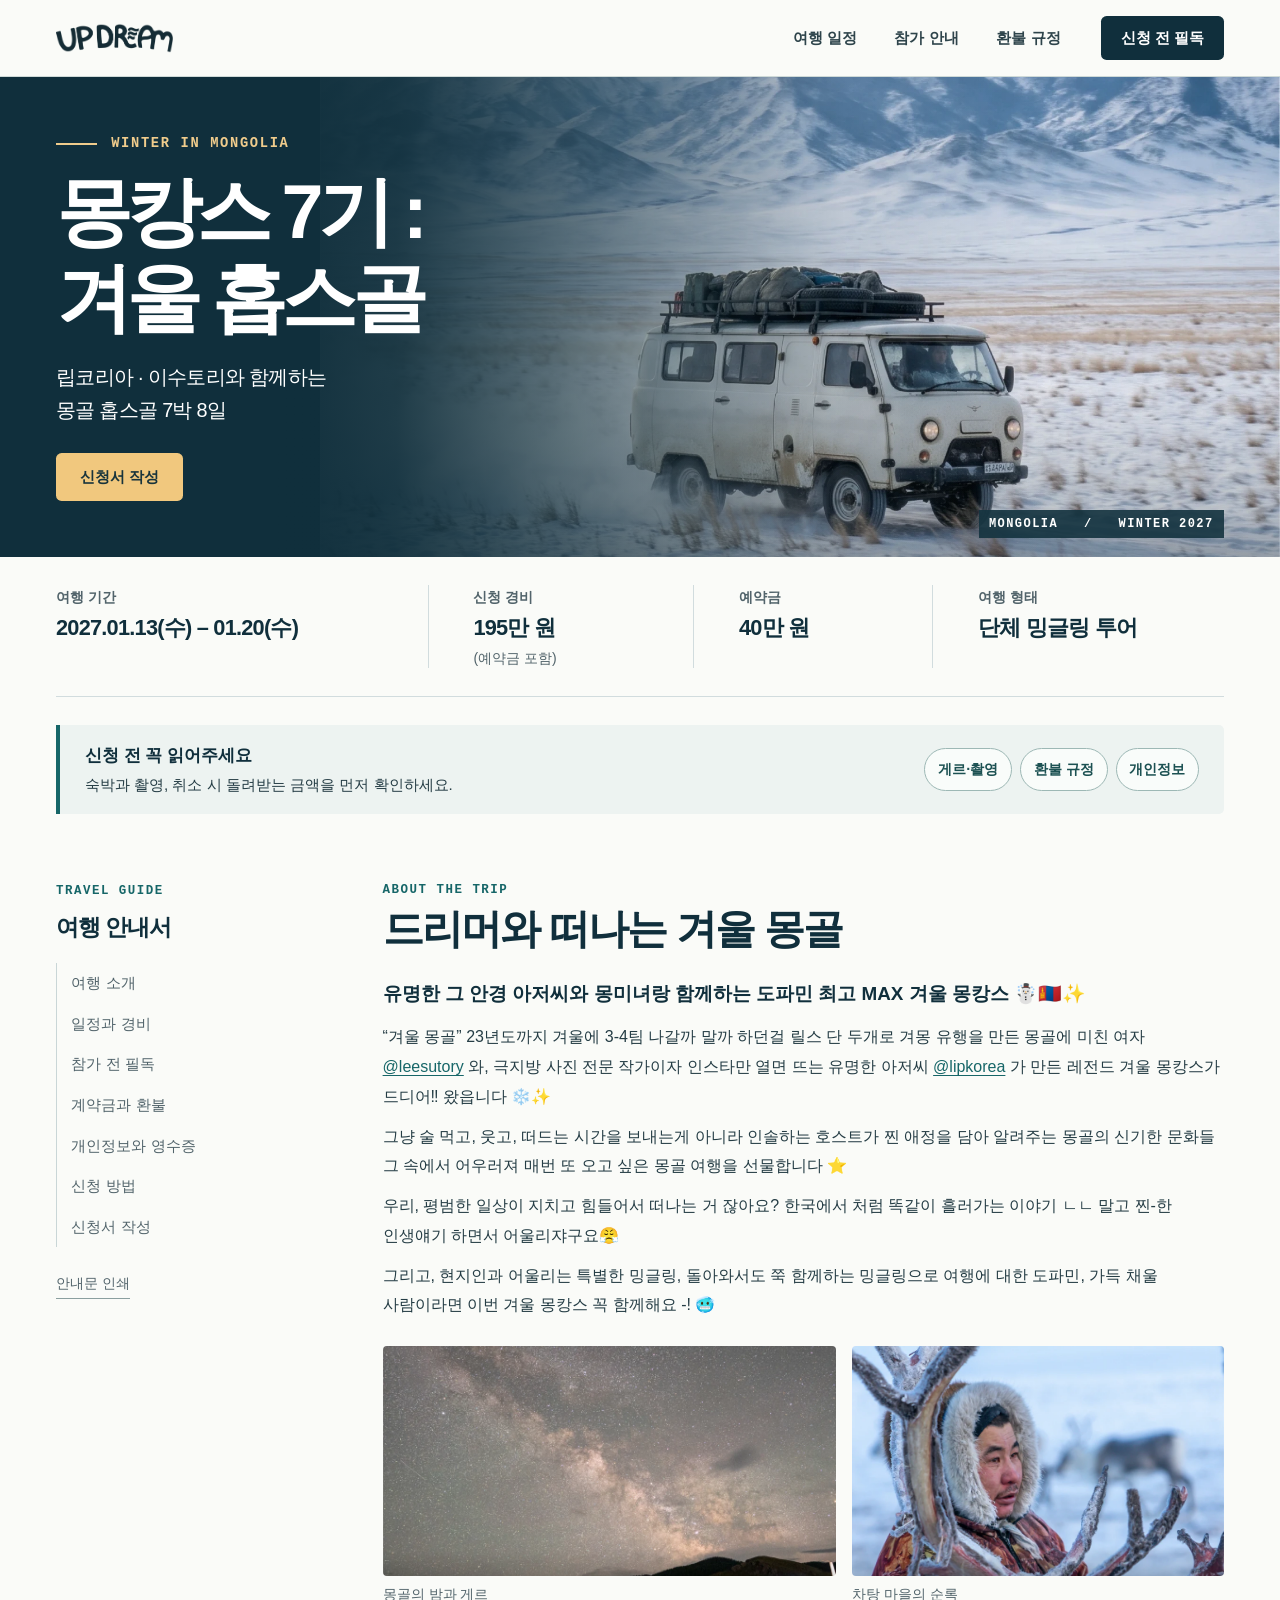
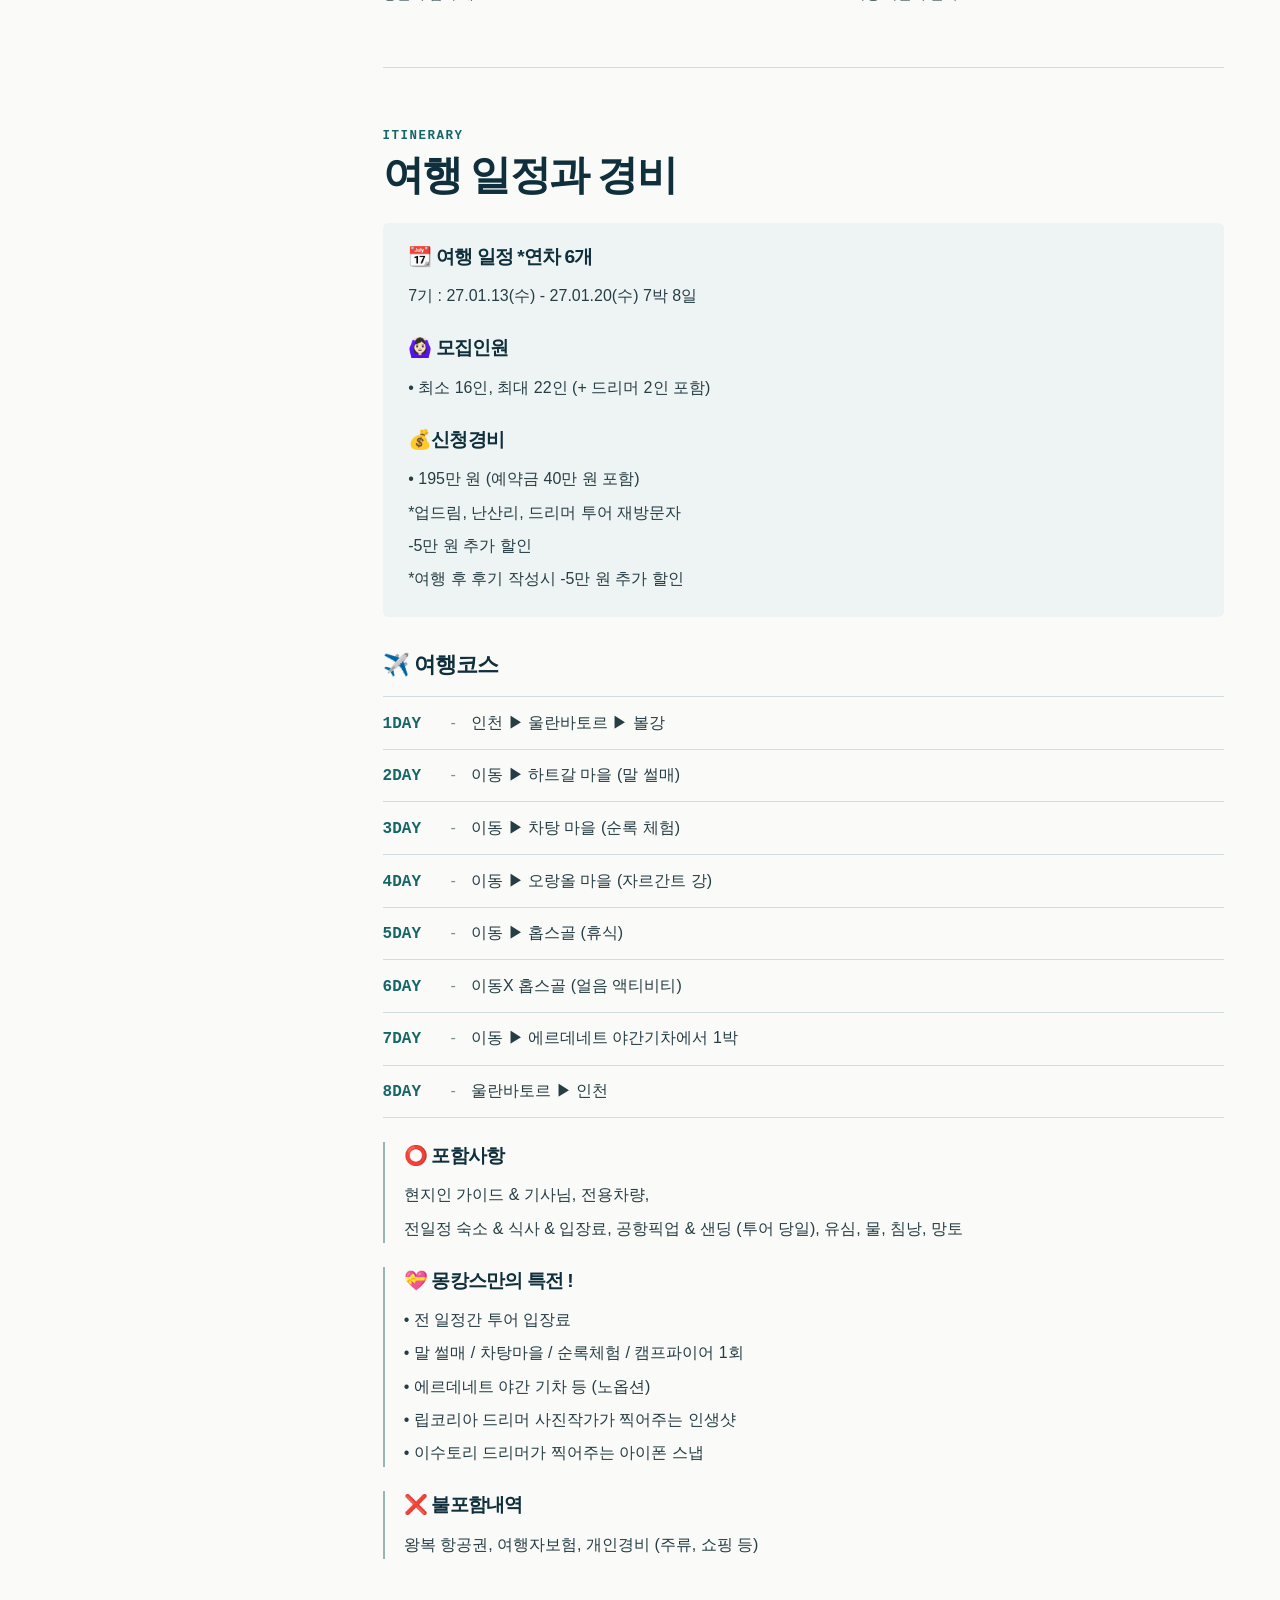
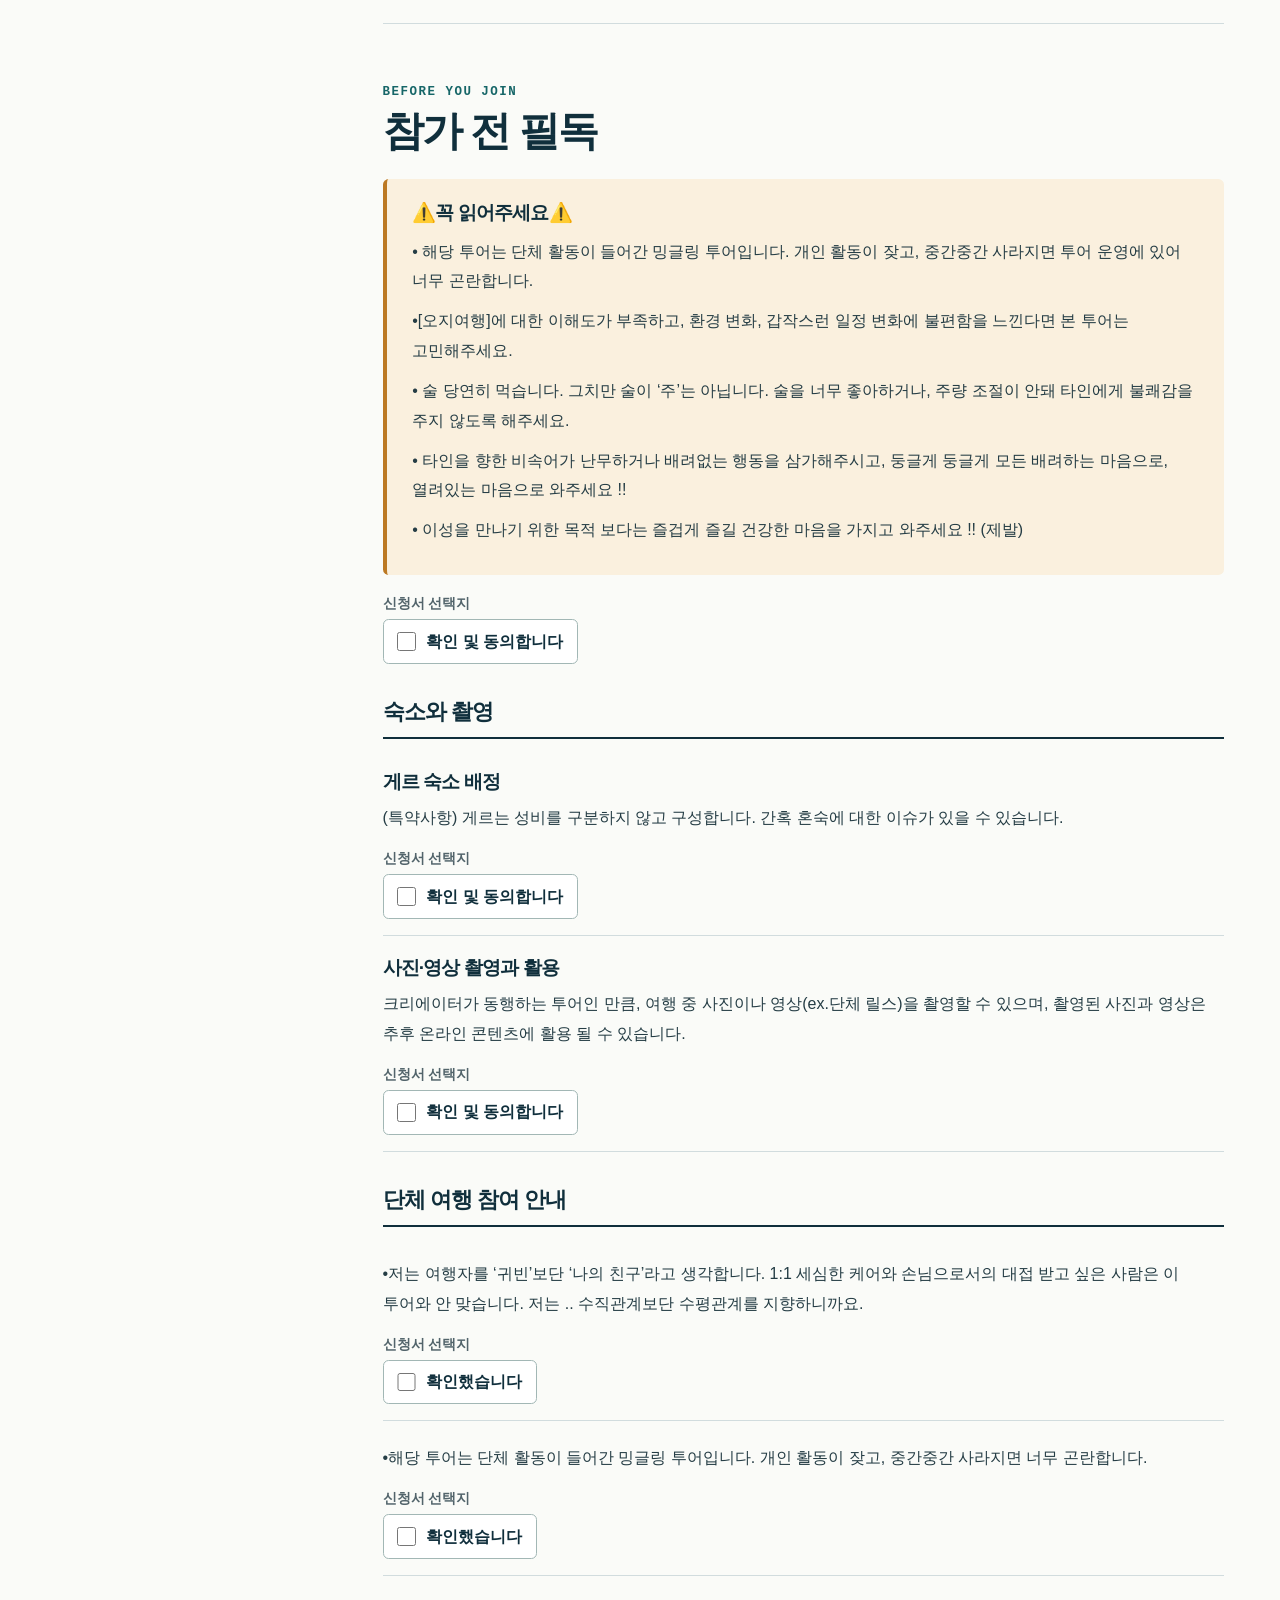
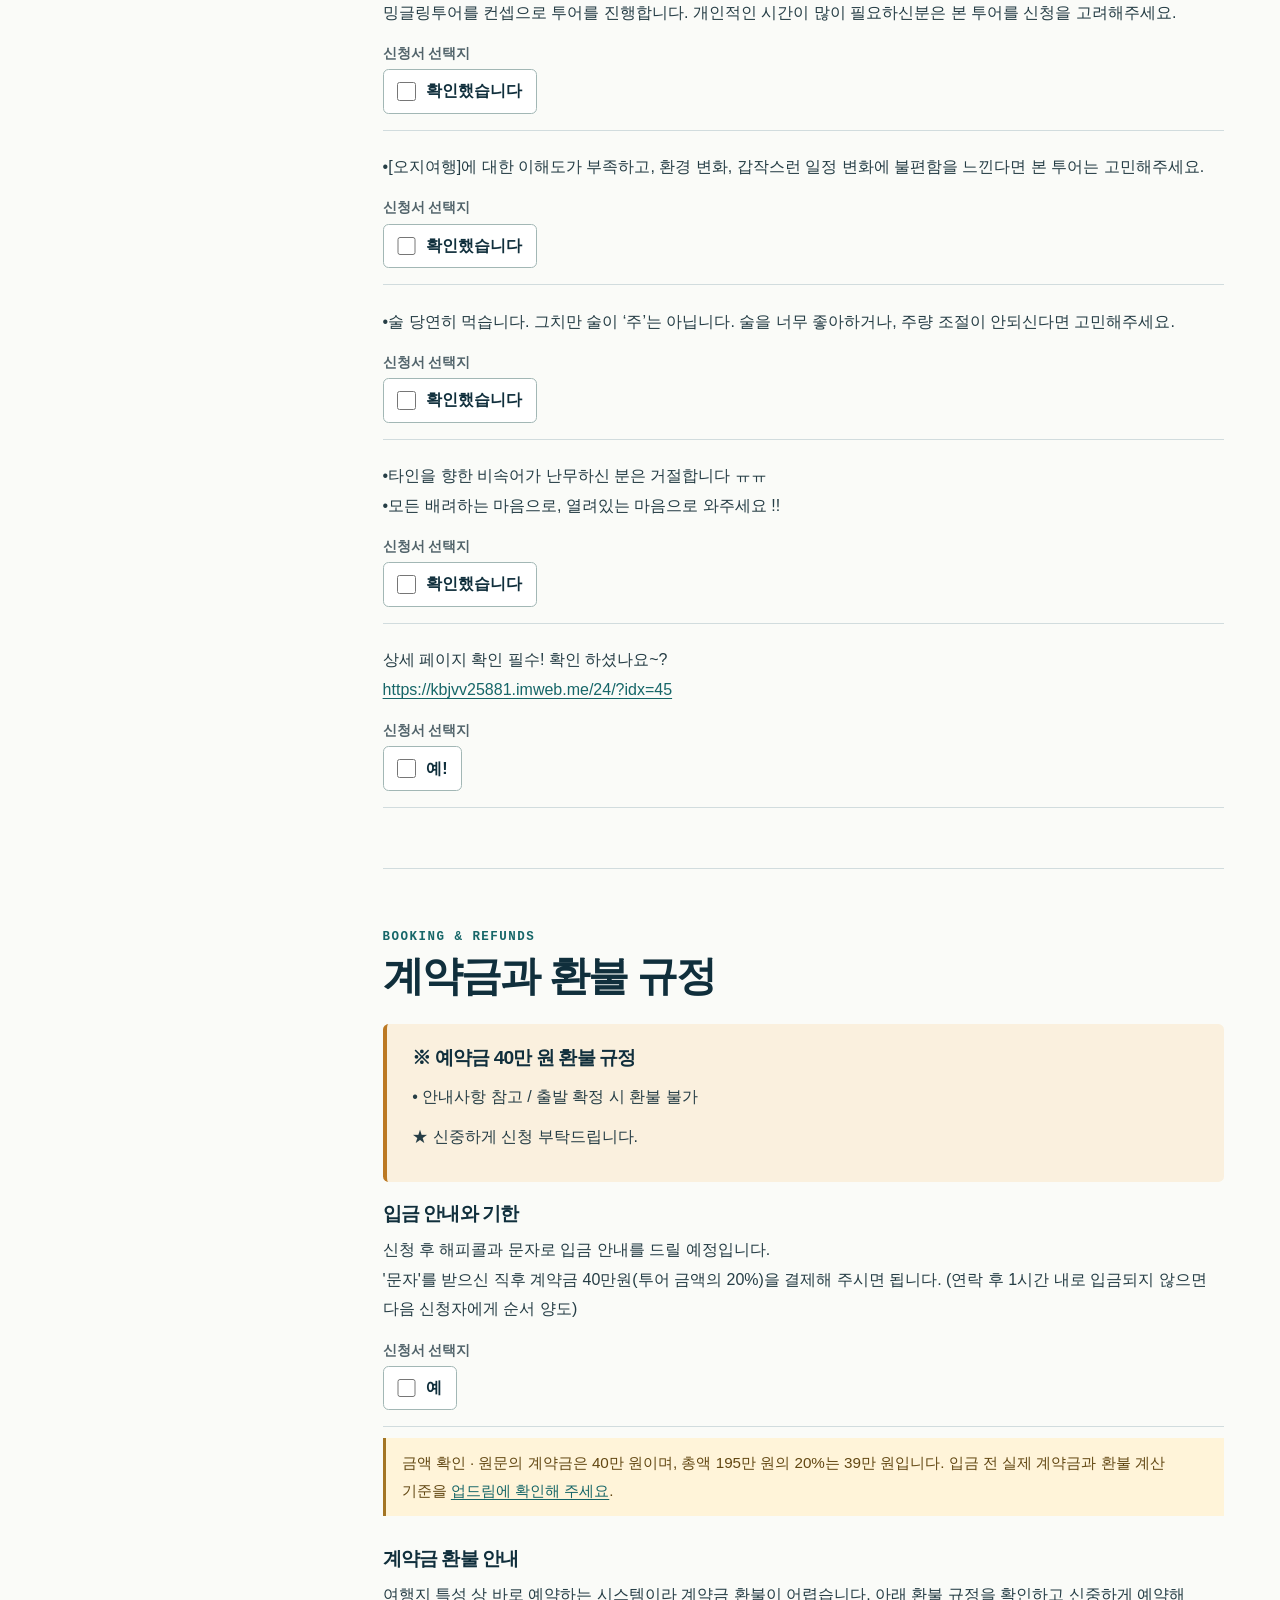
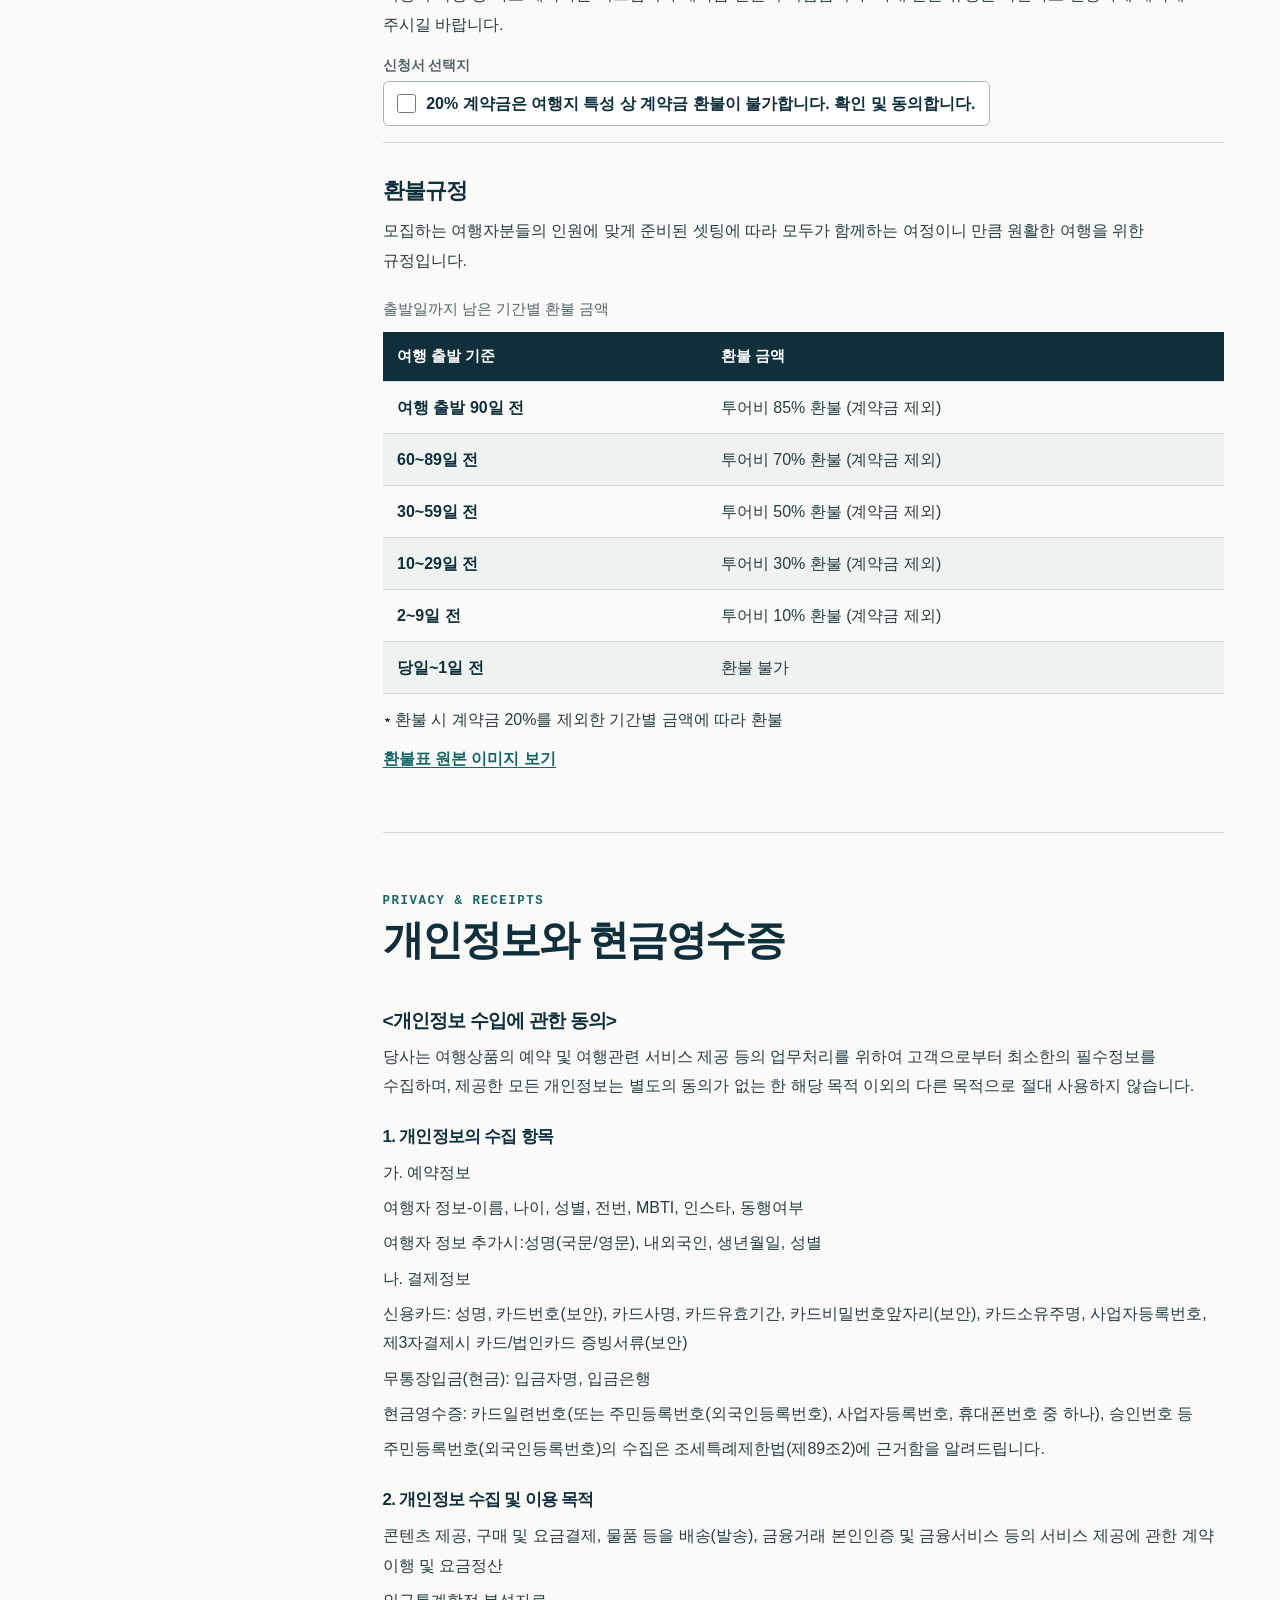
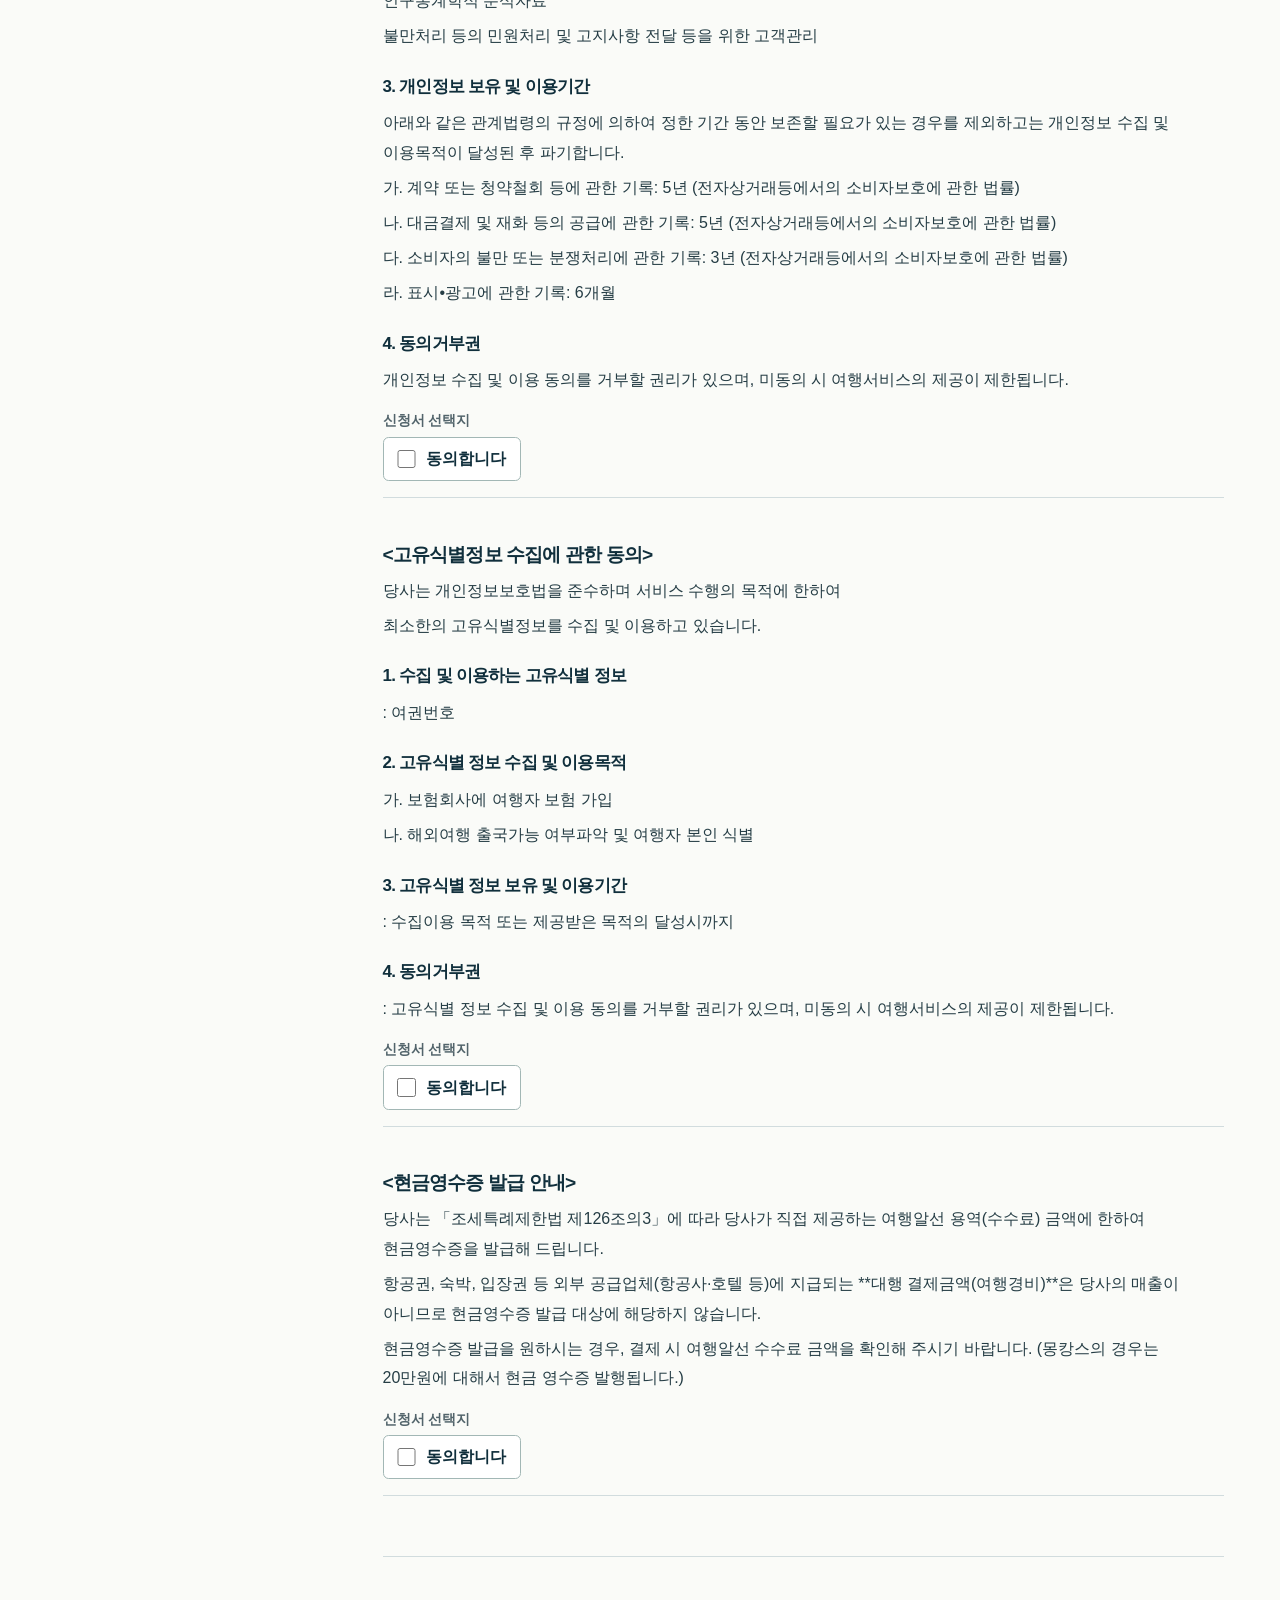
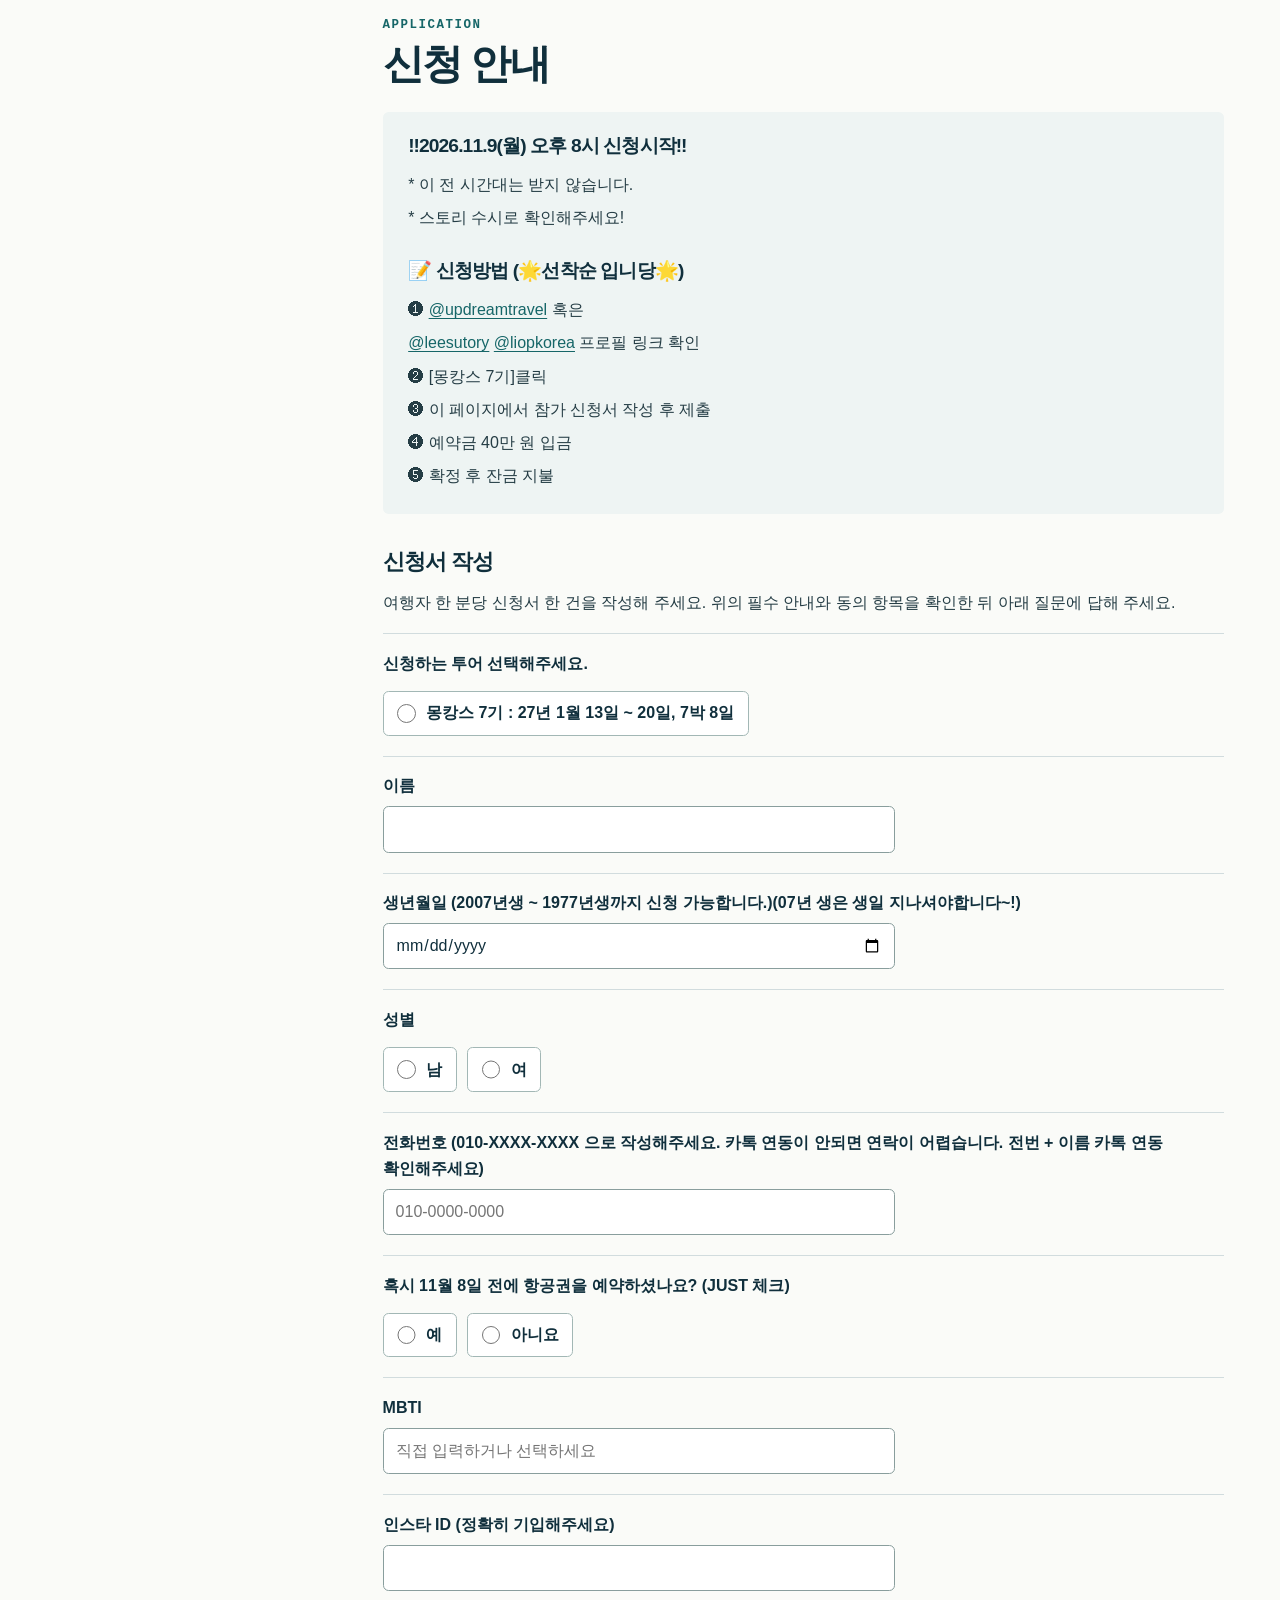
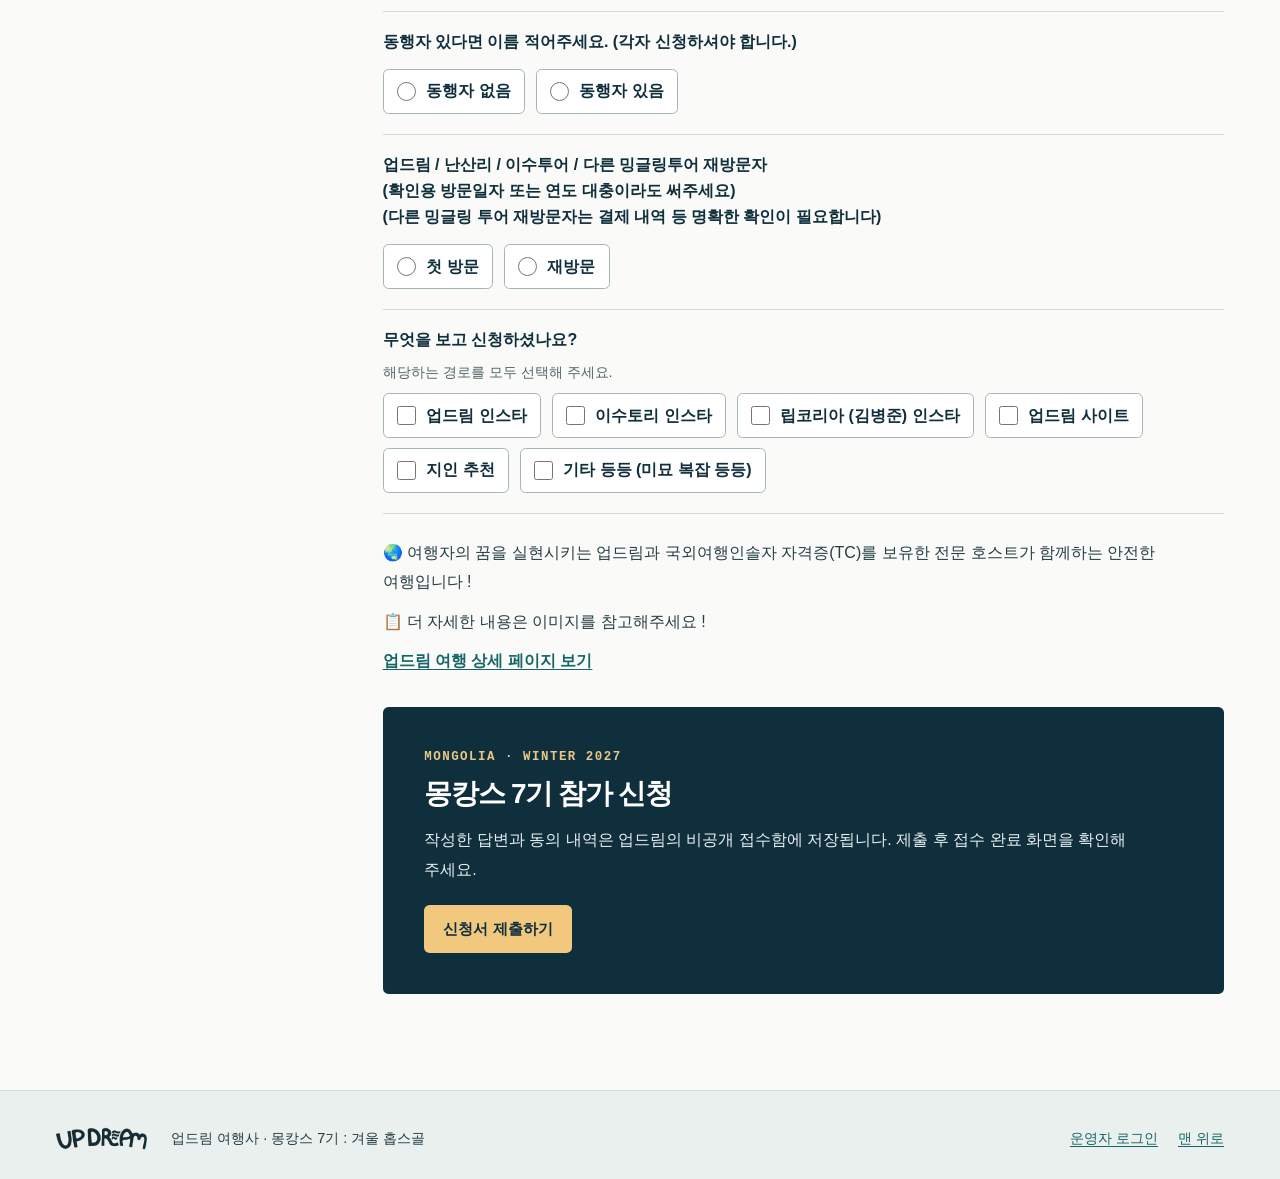
==== commit e3283bf1: "Link owner sign-in from the shared tour homepage" ====
--- a/index.html
+++ b/index.html
@@ -327,4 +327,9 @@
     <p id="survey-status" role="status"></p>
     <noscript><p>신청서를 제출하려면 브라우저의 자바스크립트를 켜 주세요.</p></noscript>
   </form>
-</div></section></div></div></main><footer><div class="wrap footer"><a class="brand" href="#top" aria-label="업드림 몽캉스 처음으로"><img src="assets/updream.png" width="125" height="32" alt="업드림"></a><span>업드림 여행사 · 몽캉스 7기 : 겨울 홉스골</span><a href="#top">맨 위로</a></div></footer><script src="navigation.js"></script><script src="consent.js" defer></script></body></html>+</div></section></div></div></main><footer><div class="wrap footer"><a class="brand" href="#top" aria-label="업드림 몽캉스 처음으로"><img src="assets/updream.png" width="125" height="32" alt="업드림"></a><span>업드림 여행사 · 몽캉스 7기 : 겨울 홉스골</span>
+  <nav aria-label="하단 메뉴">
+    <a href="./admin/">운영자 로그인</a>
+    <a href="#top">맨 위로</a>
+  </nav>
+</div></footer><script src="navigation.js"></script><script src="consent.js" defer></script></body></html>
--- a/styles.css
+++ b/styles.css
@@ -147,7 +147,8 @@
 footer {border-top: 1px solid var(--line); background: #eaf0ed; padding-block: 1.6rem}
 .footer {display: flex; gap: 1.5rem; align-items: center; font-size: .9rem}
 .footer .brand img {width: 5.7rem}
-.footer>a:last-child {margin-left: auto}
+.footer nav {display: flex; align-items: center; gap: 1.25rem; margin-left: auto}
+.footer nav a {display: inline-flex; align-items: center; min-height: 2.75rem; white-space: nowrap}
 .form-main {width: min(56rem,calc(100% - 2rem)); margin: 1.5rem auto}
 .form-heading {display: flex; align-items: center; justify-content: space-between; gap: 1rem}
 .form-heading h1 {font-size: 1.9rem; margin: .2rem 0; color: var(--ink); letter-spacing: -.05em}
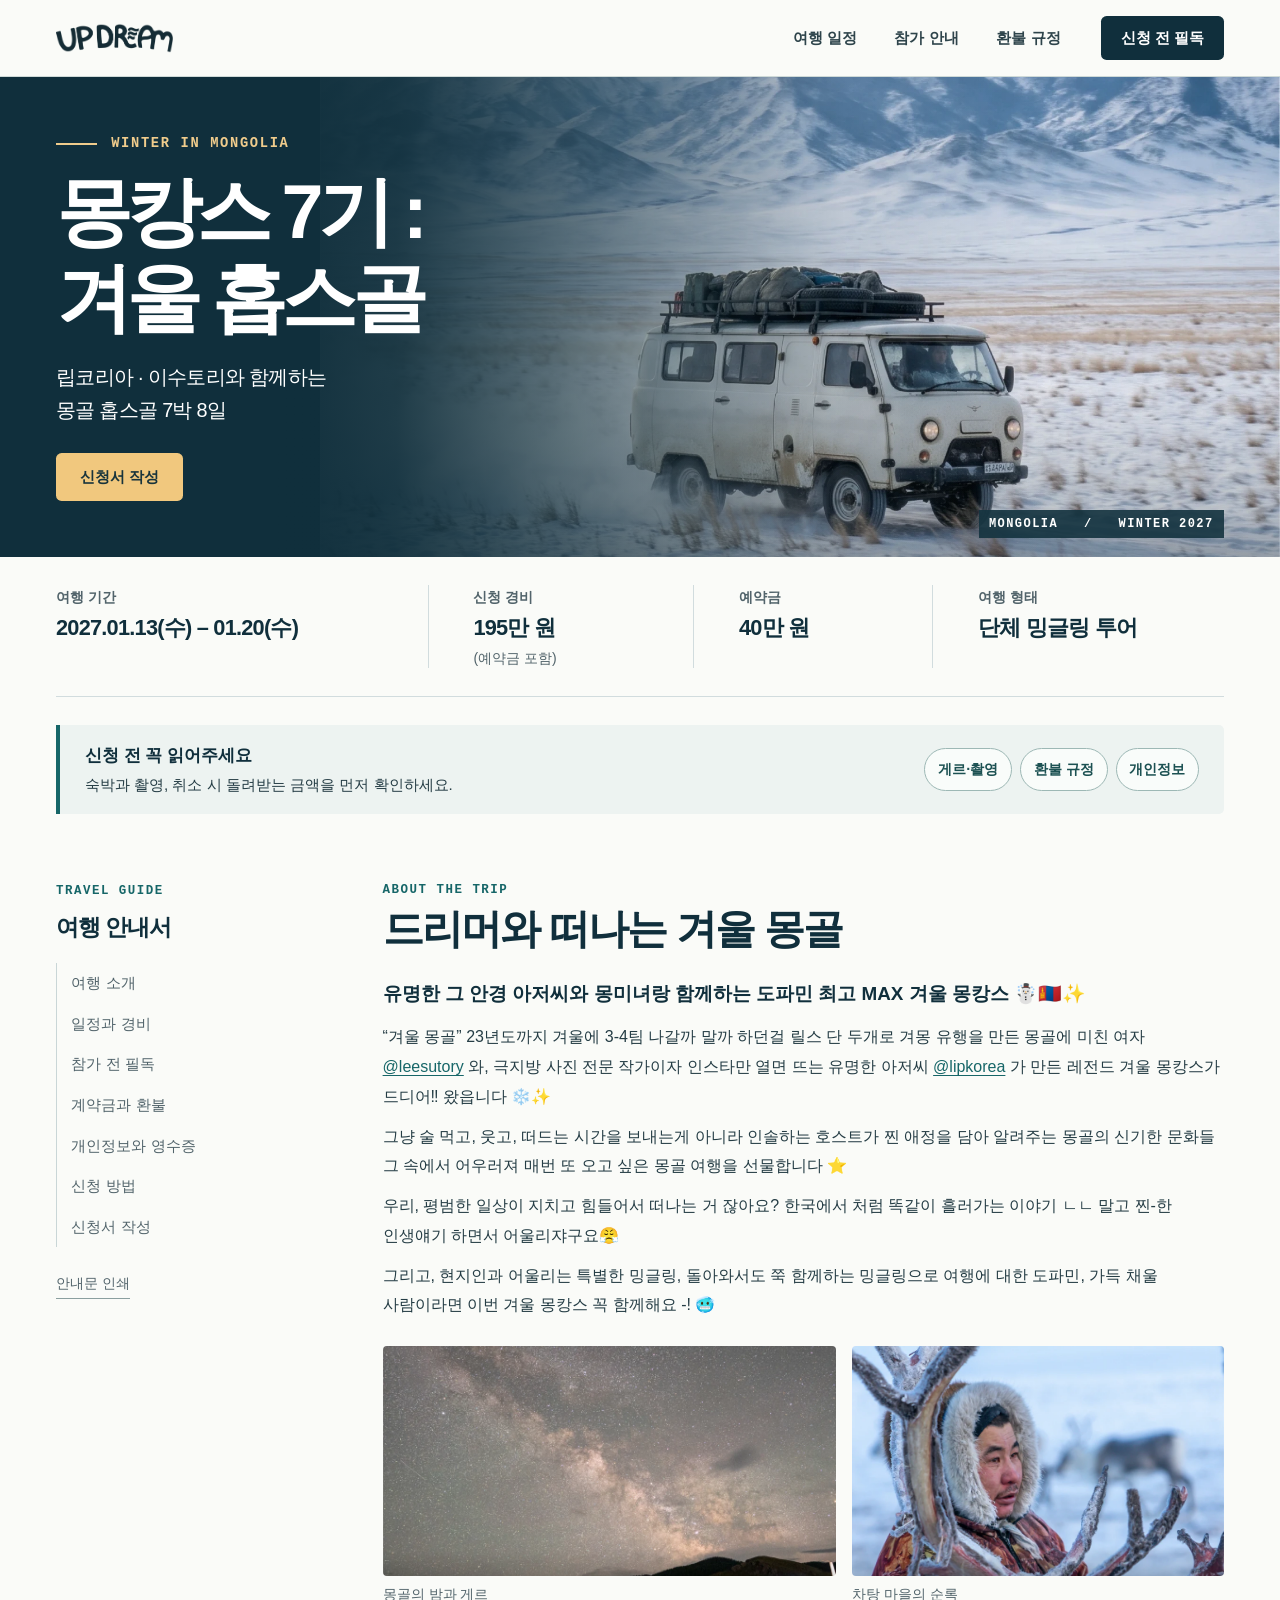
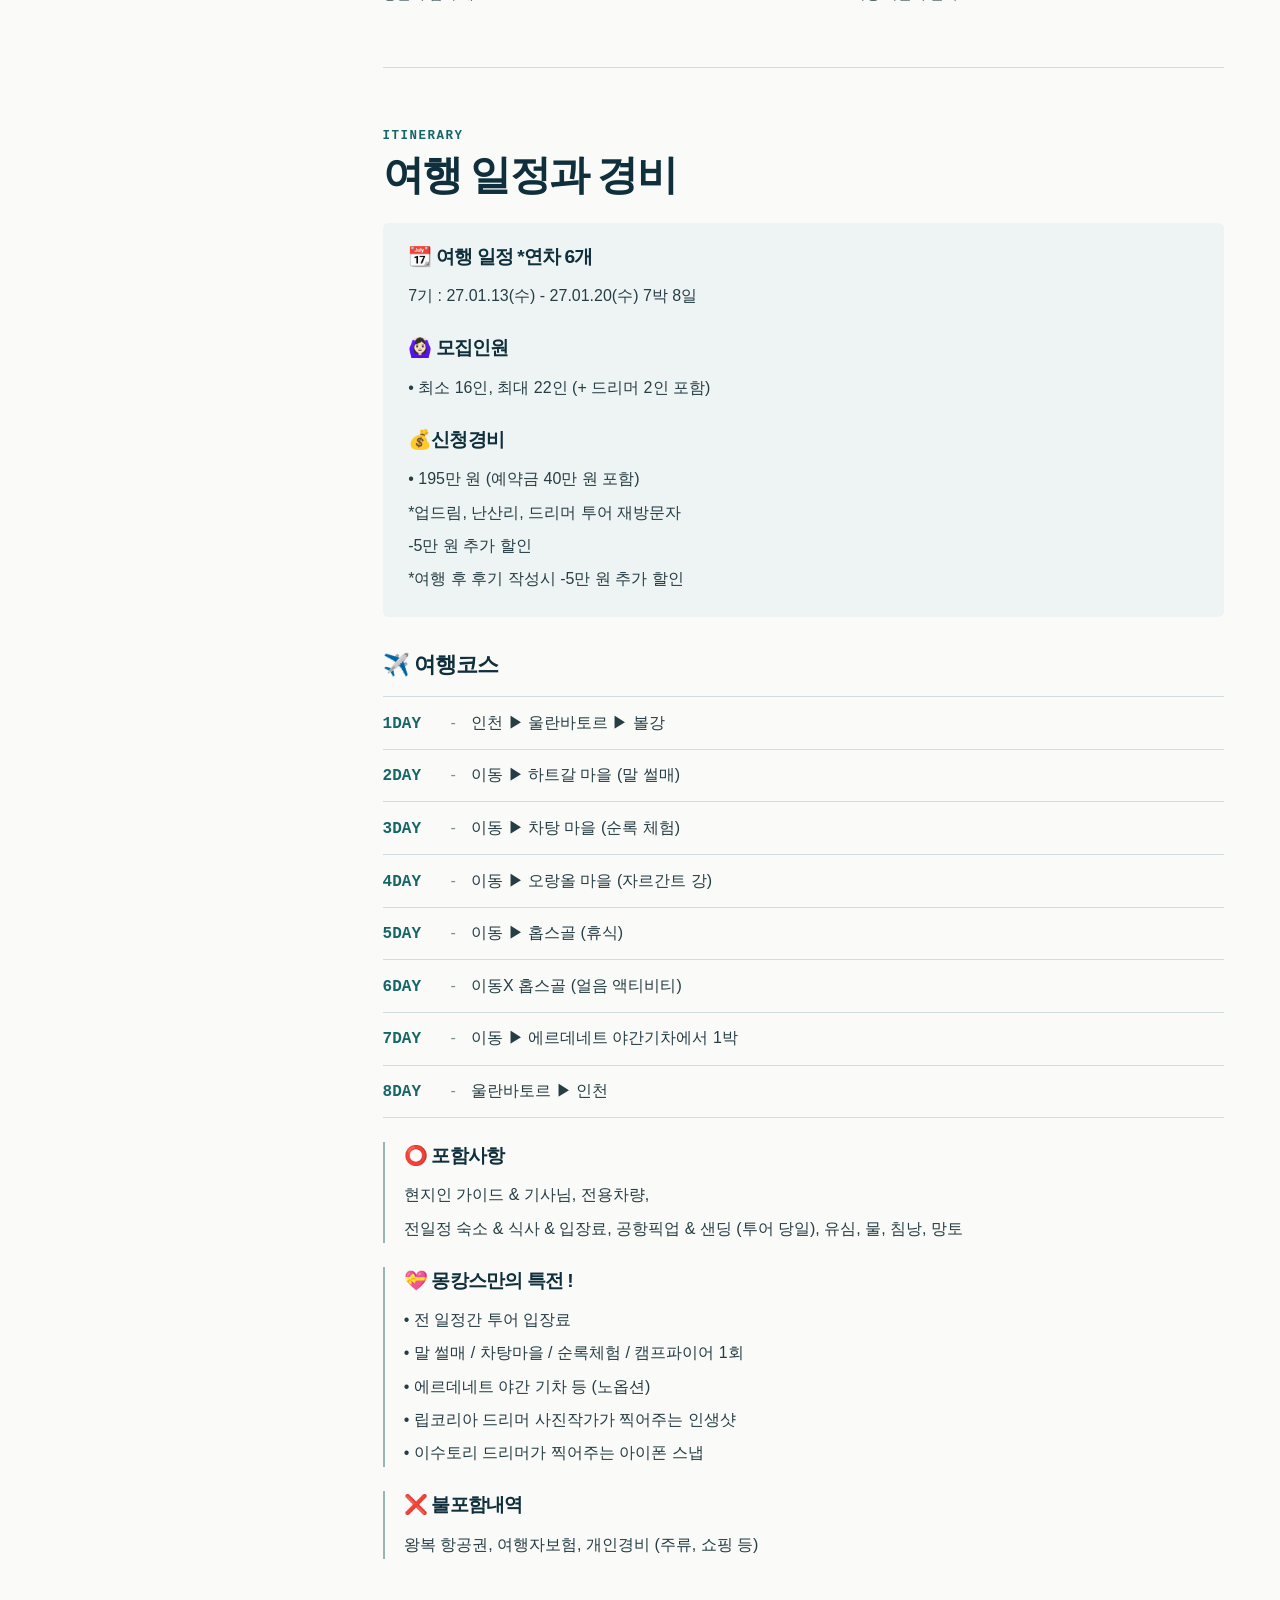
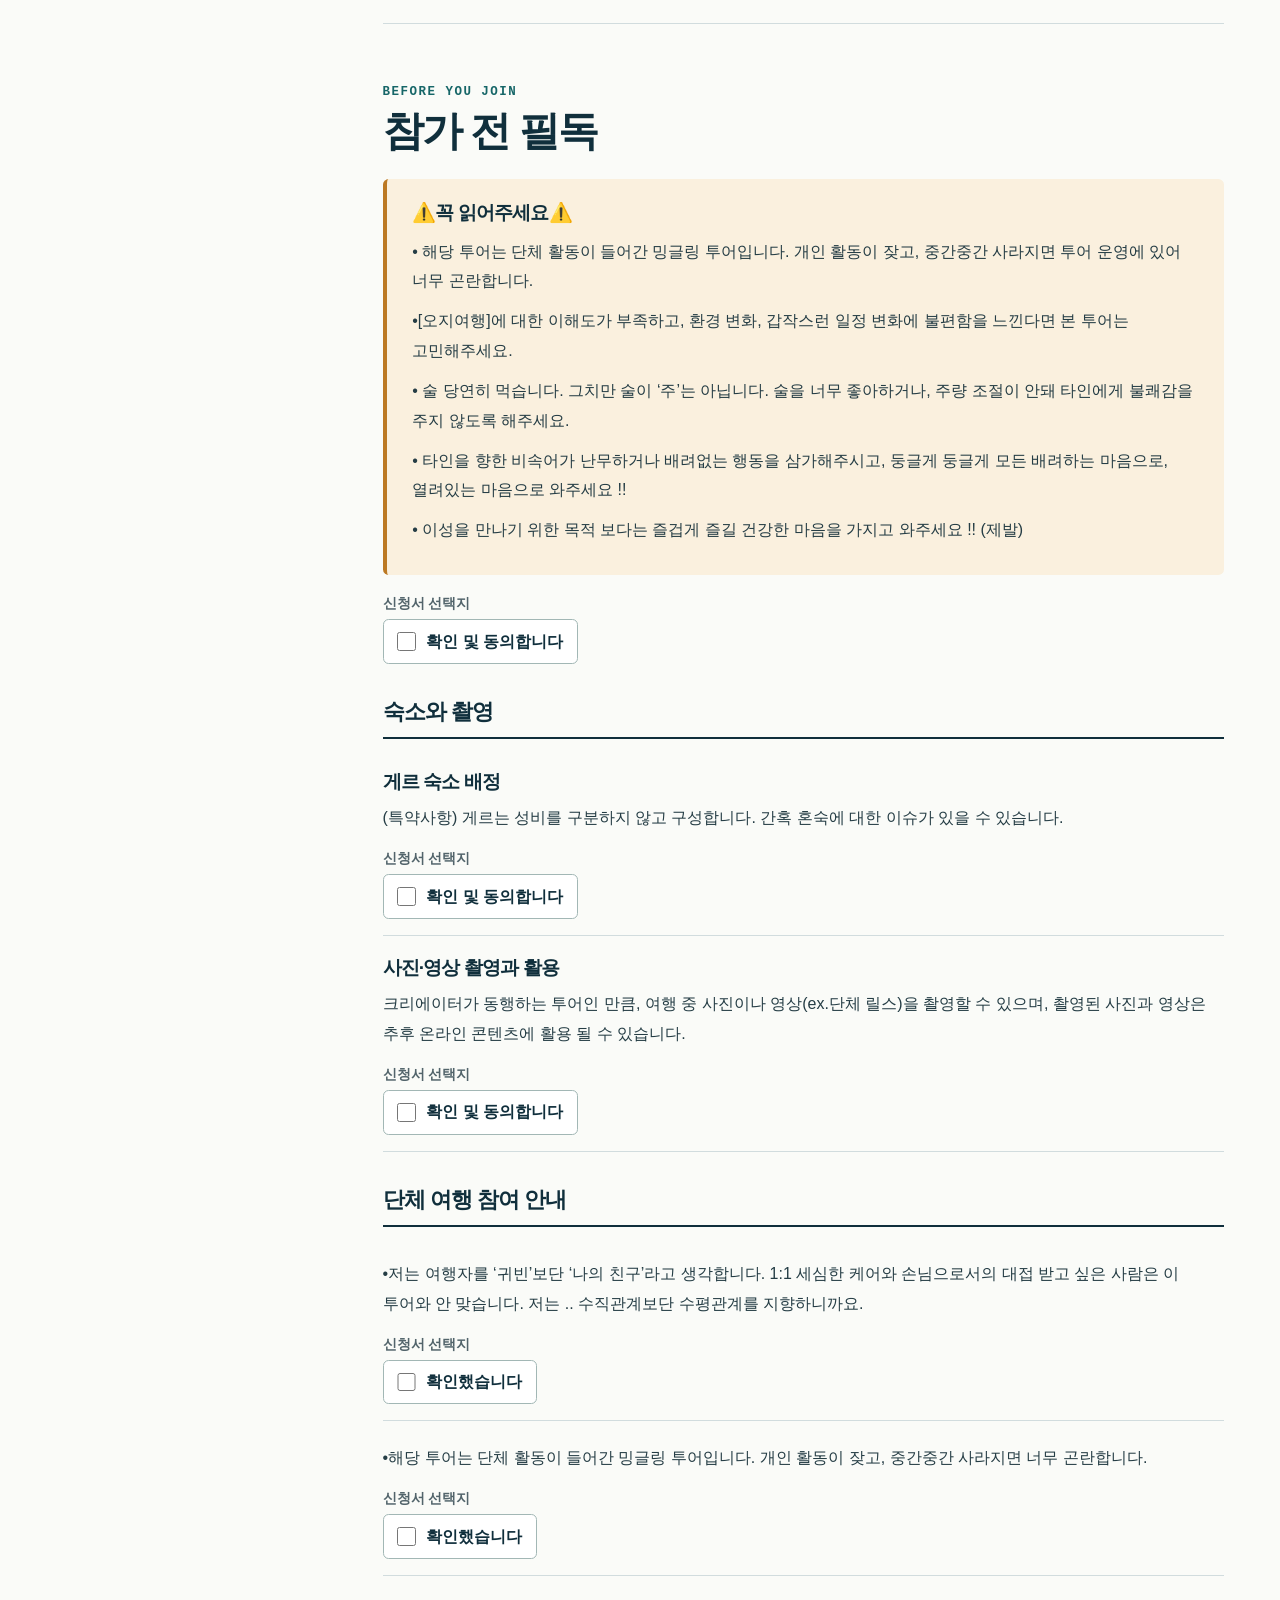
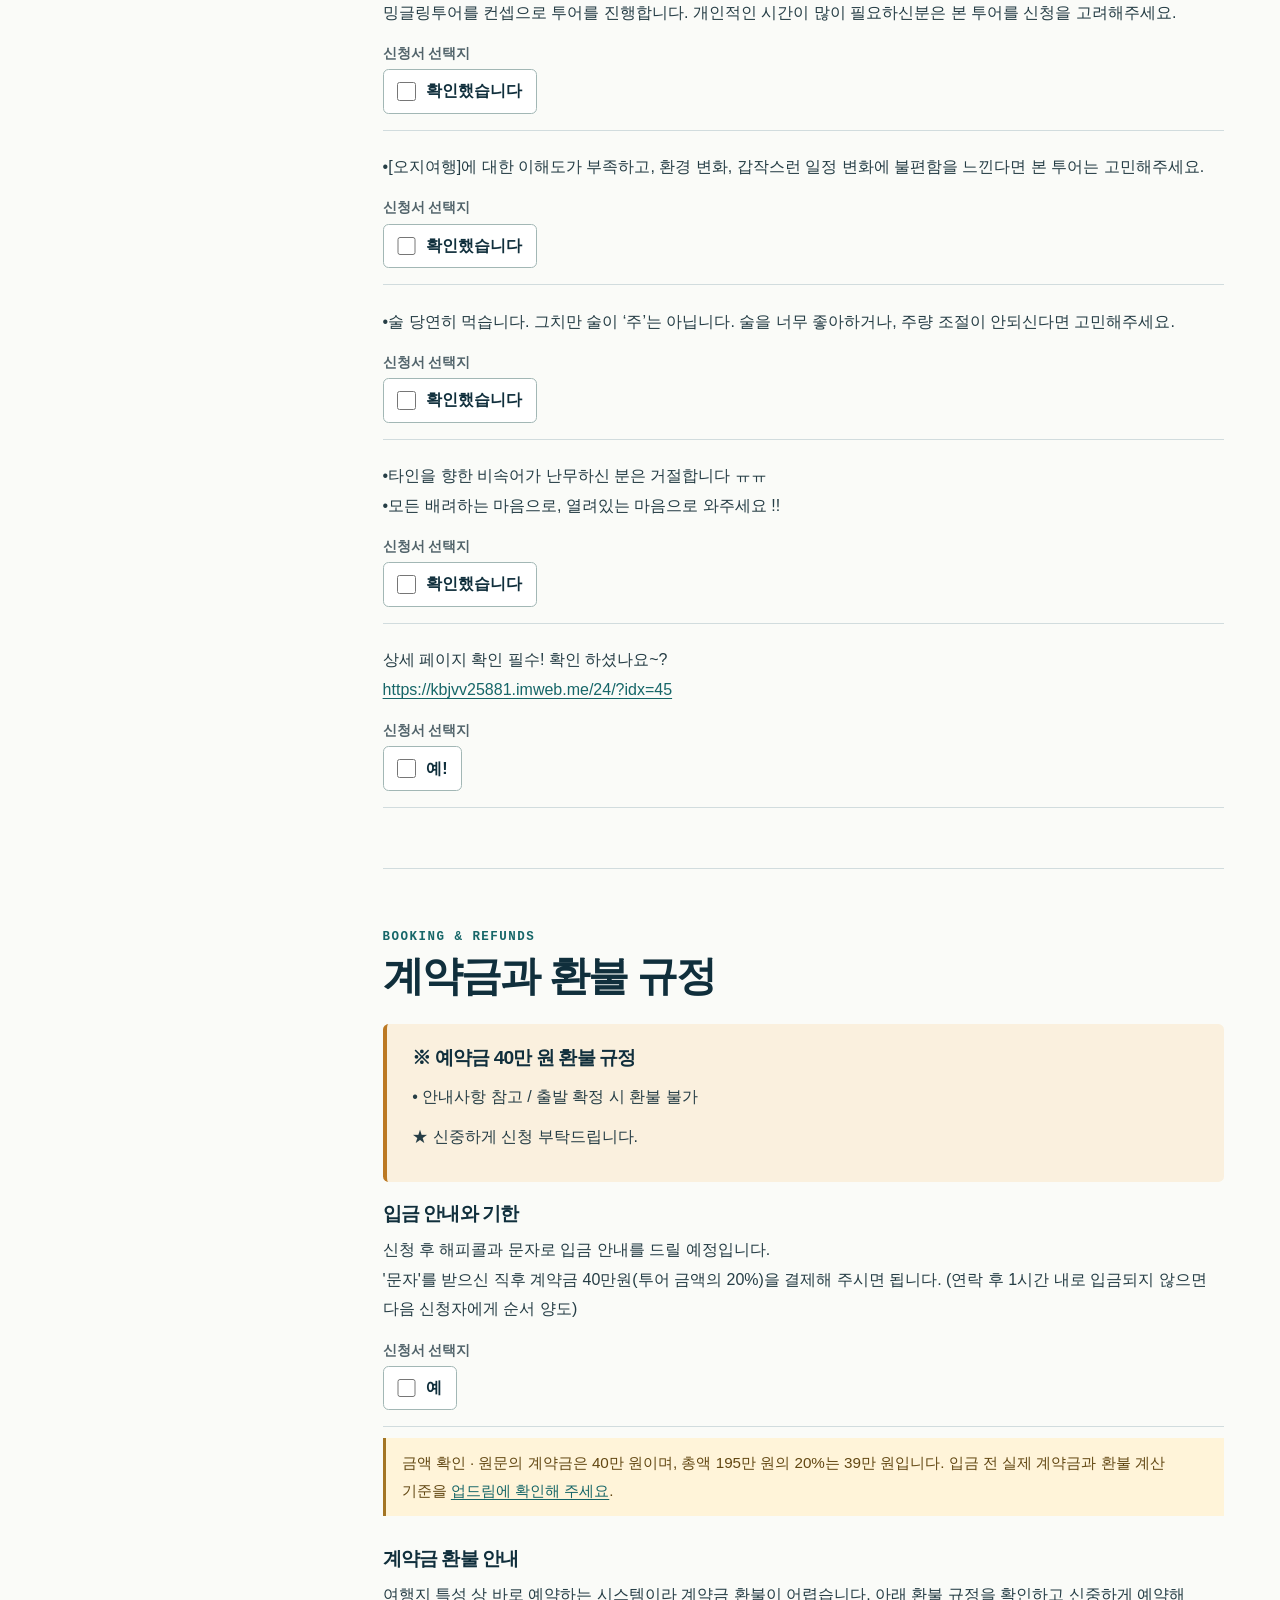
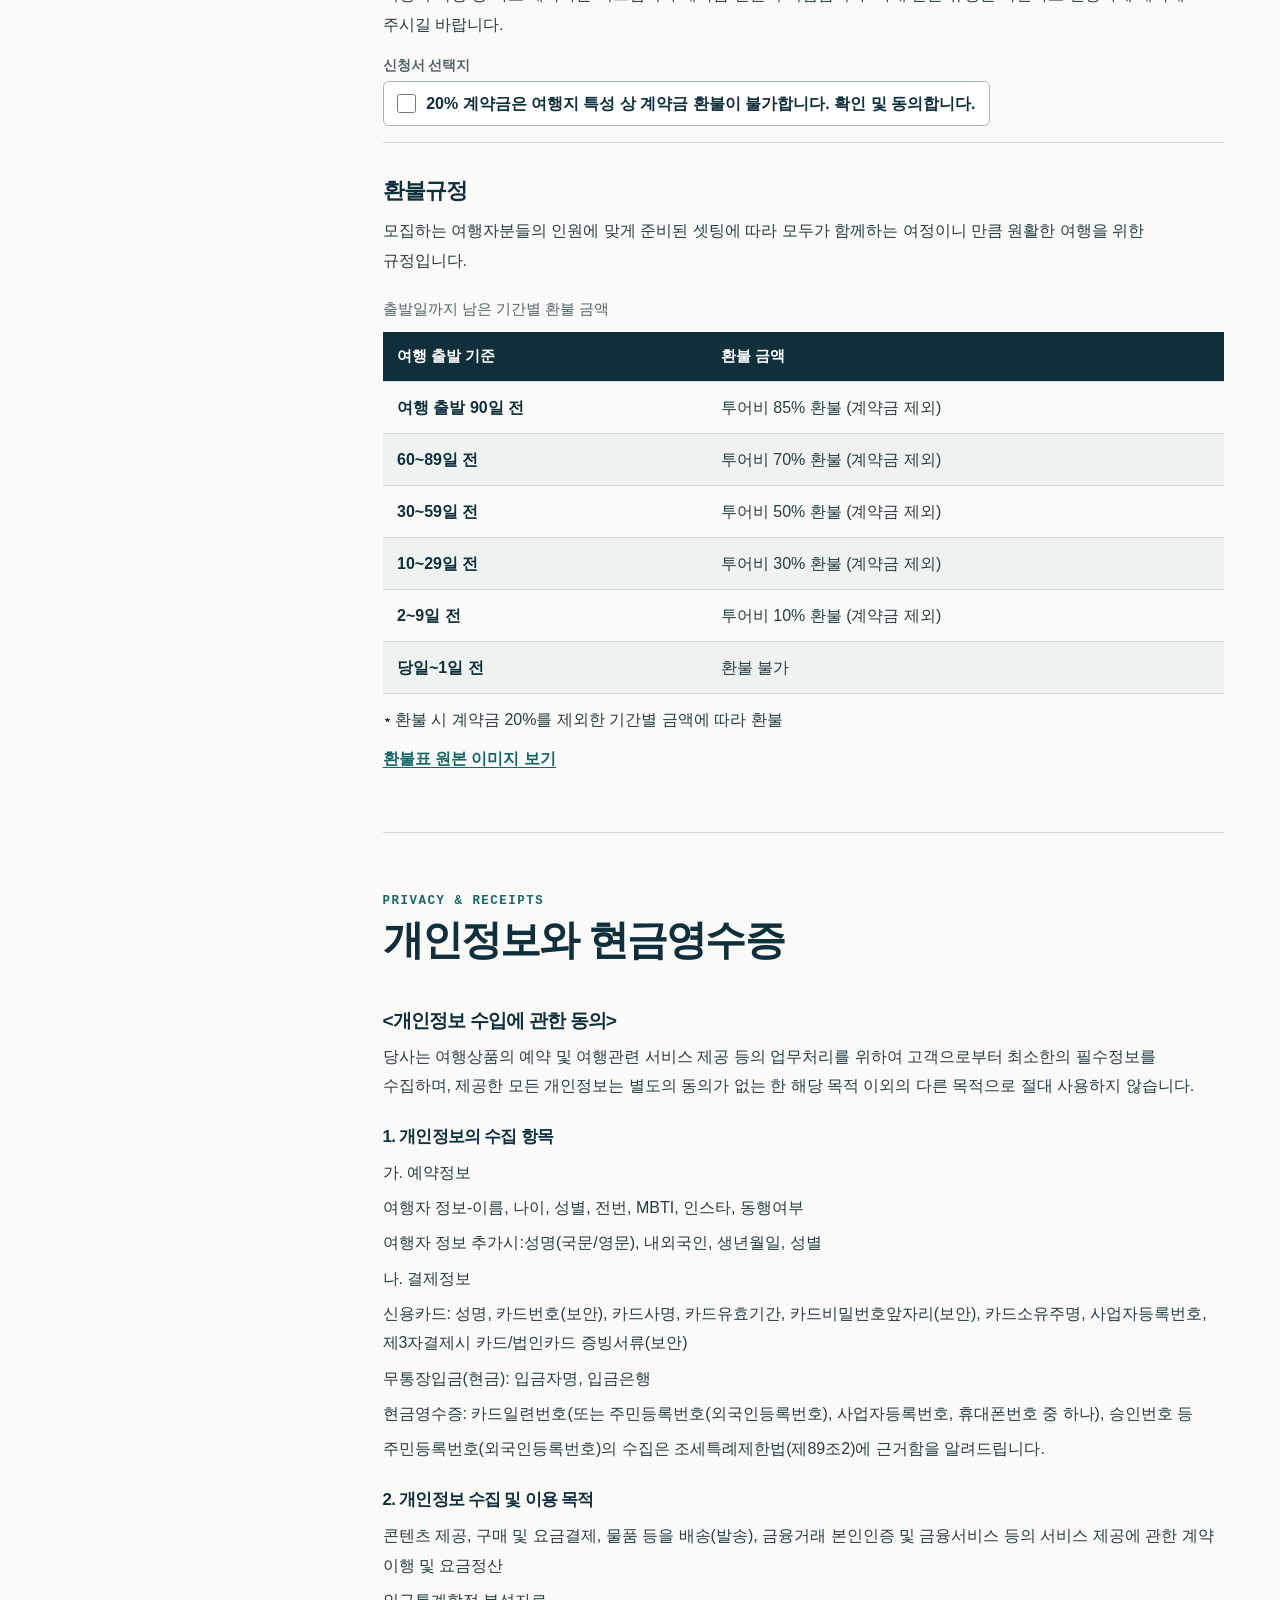
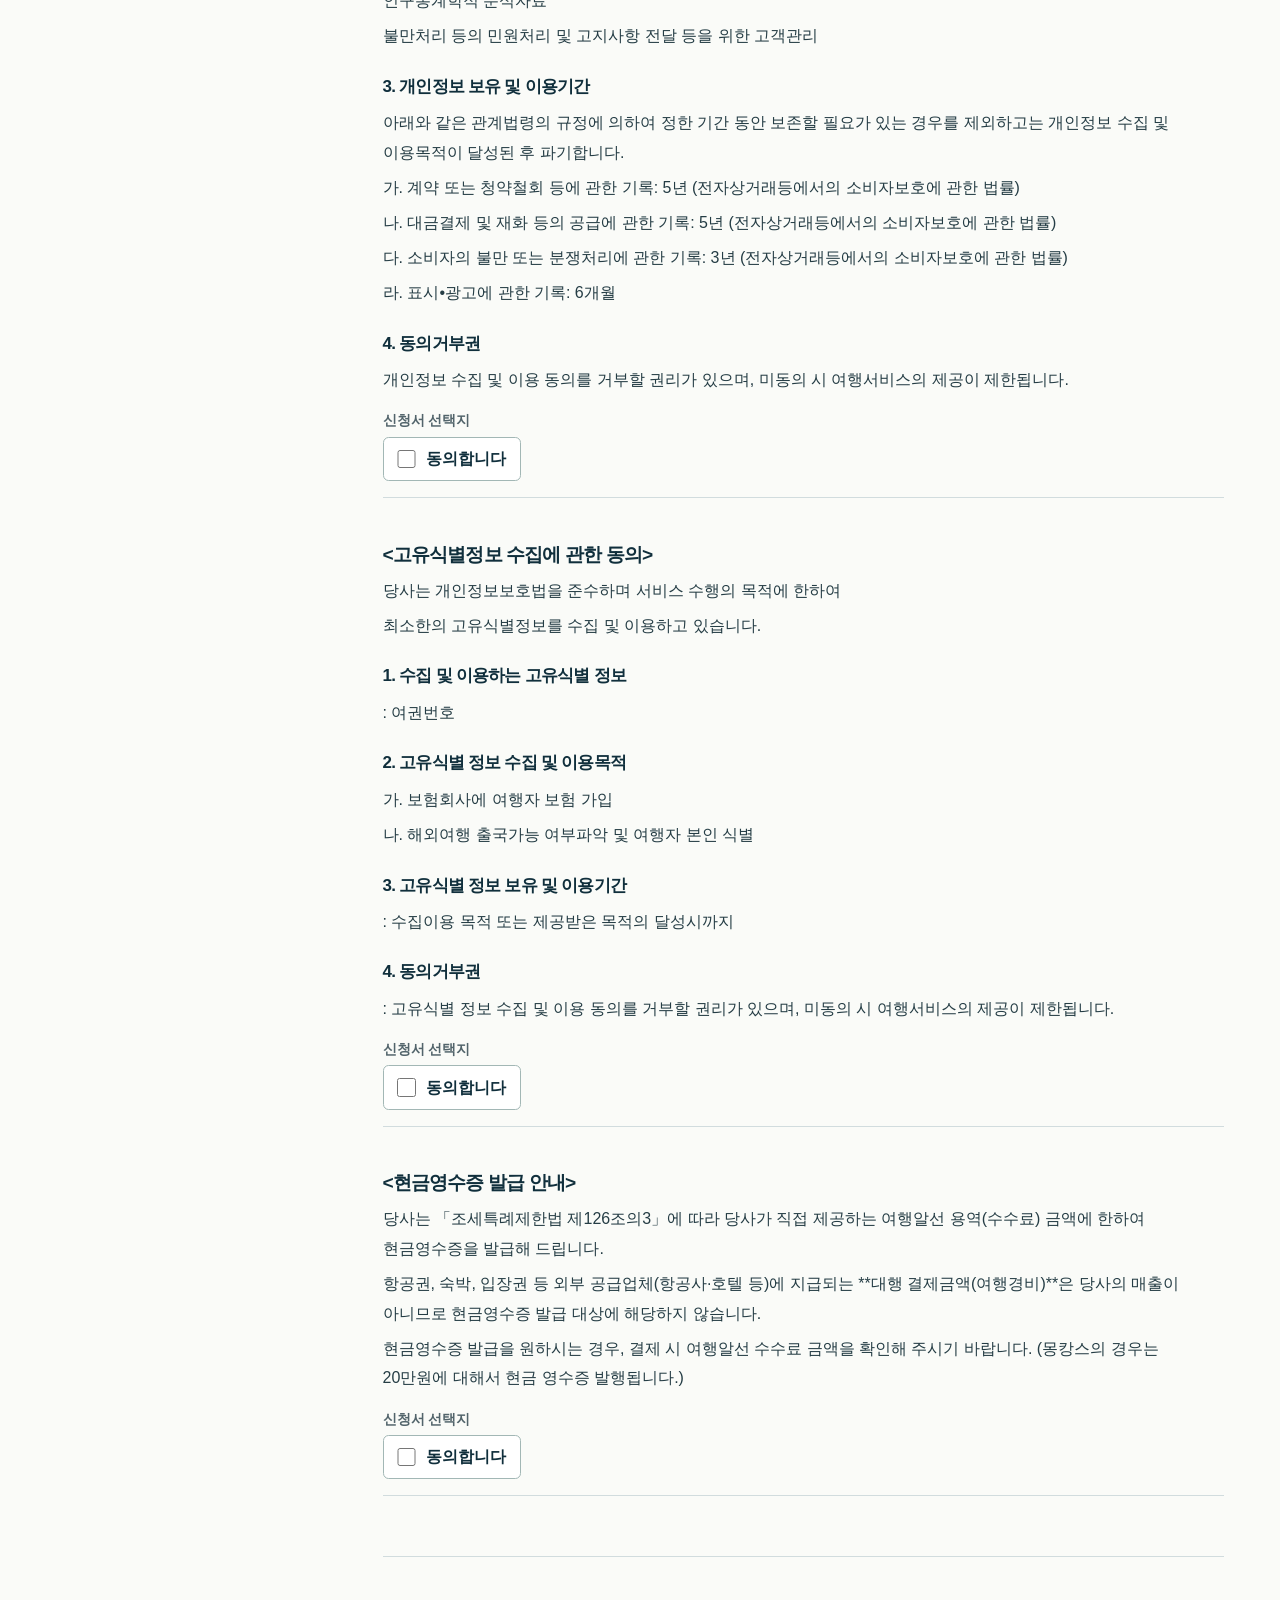
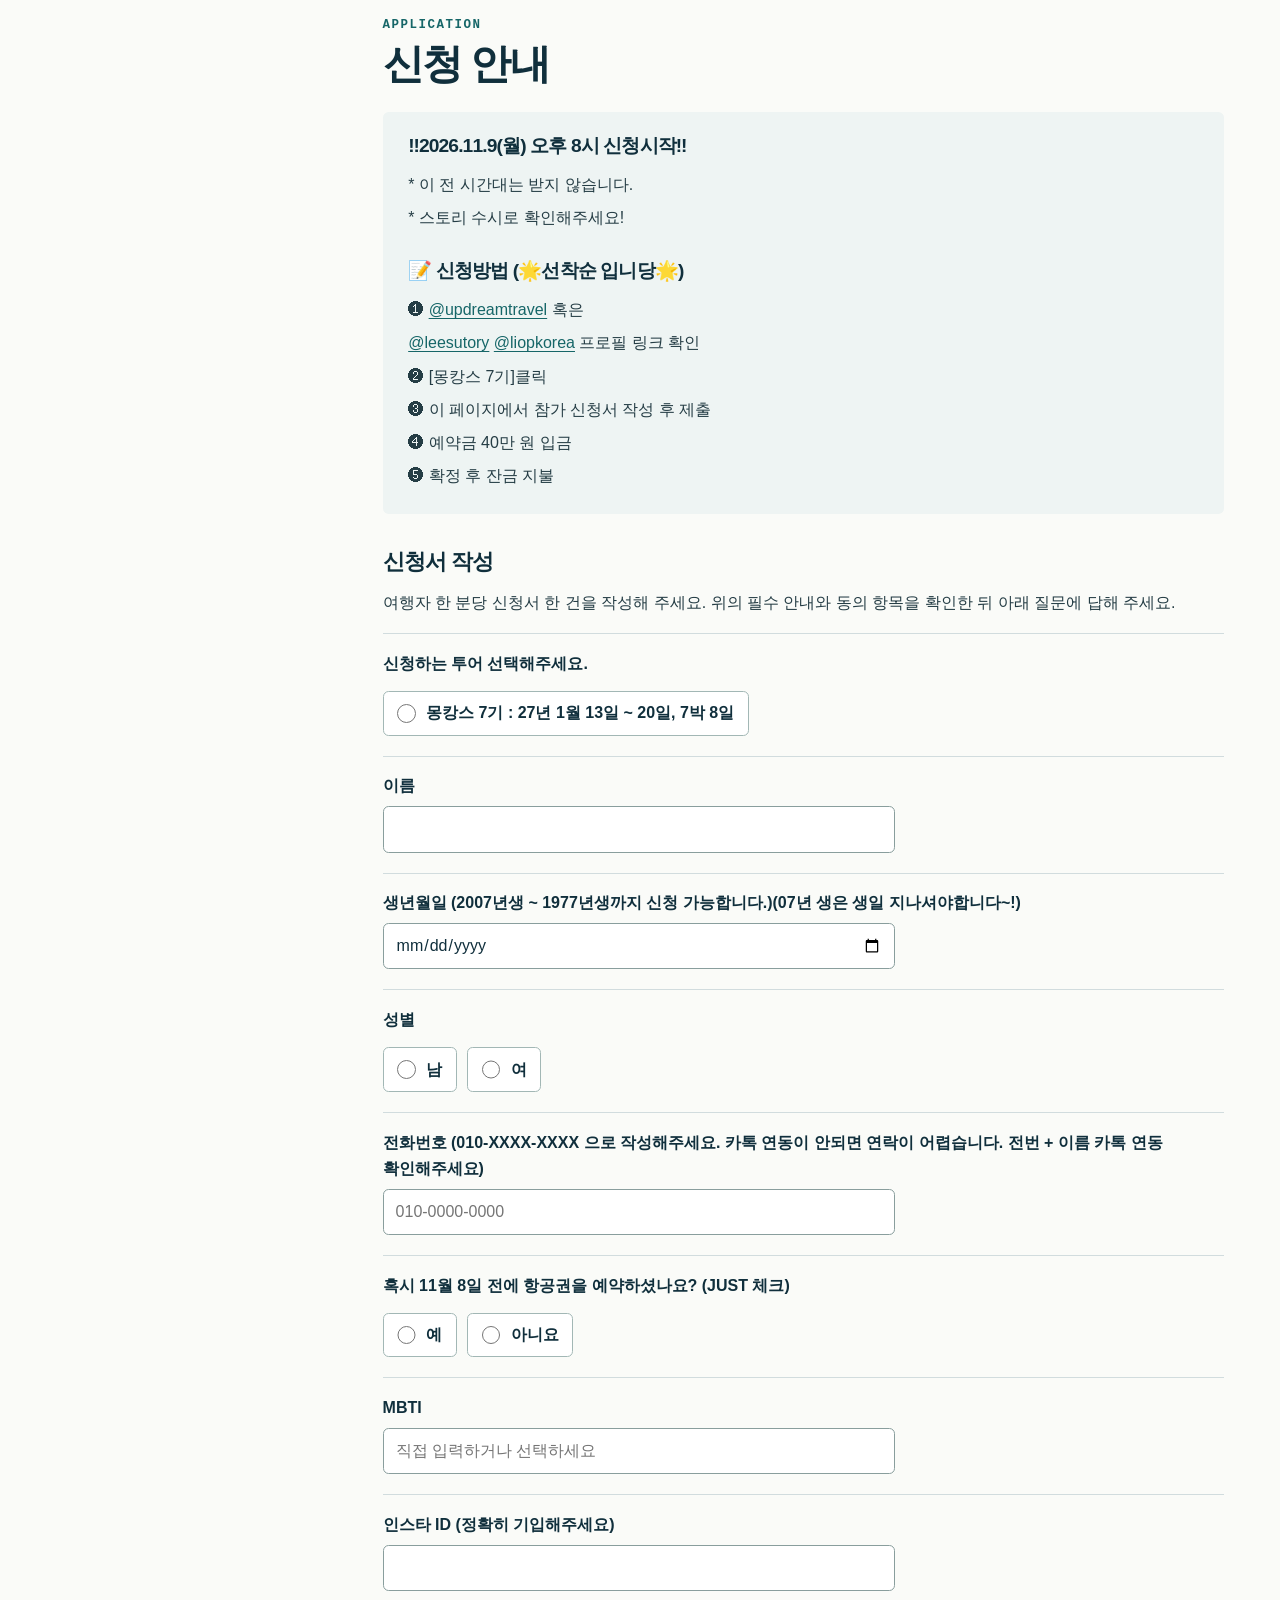
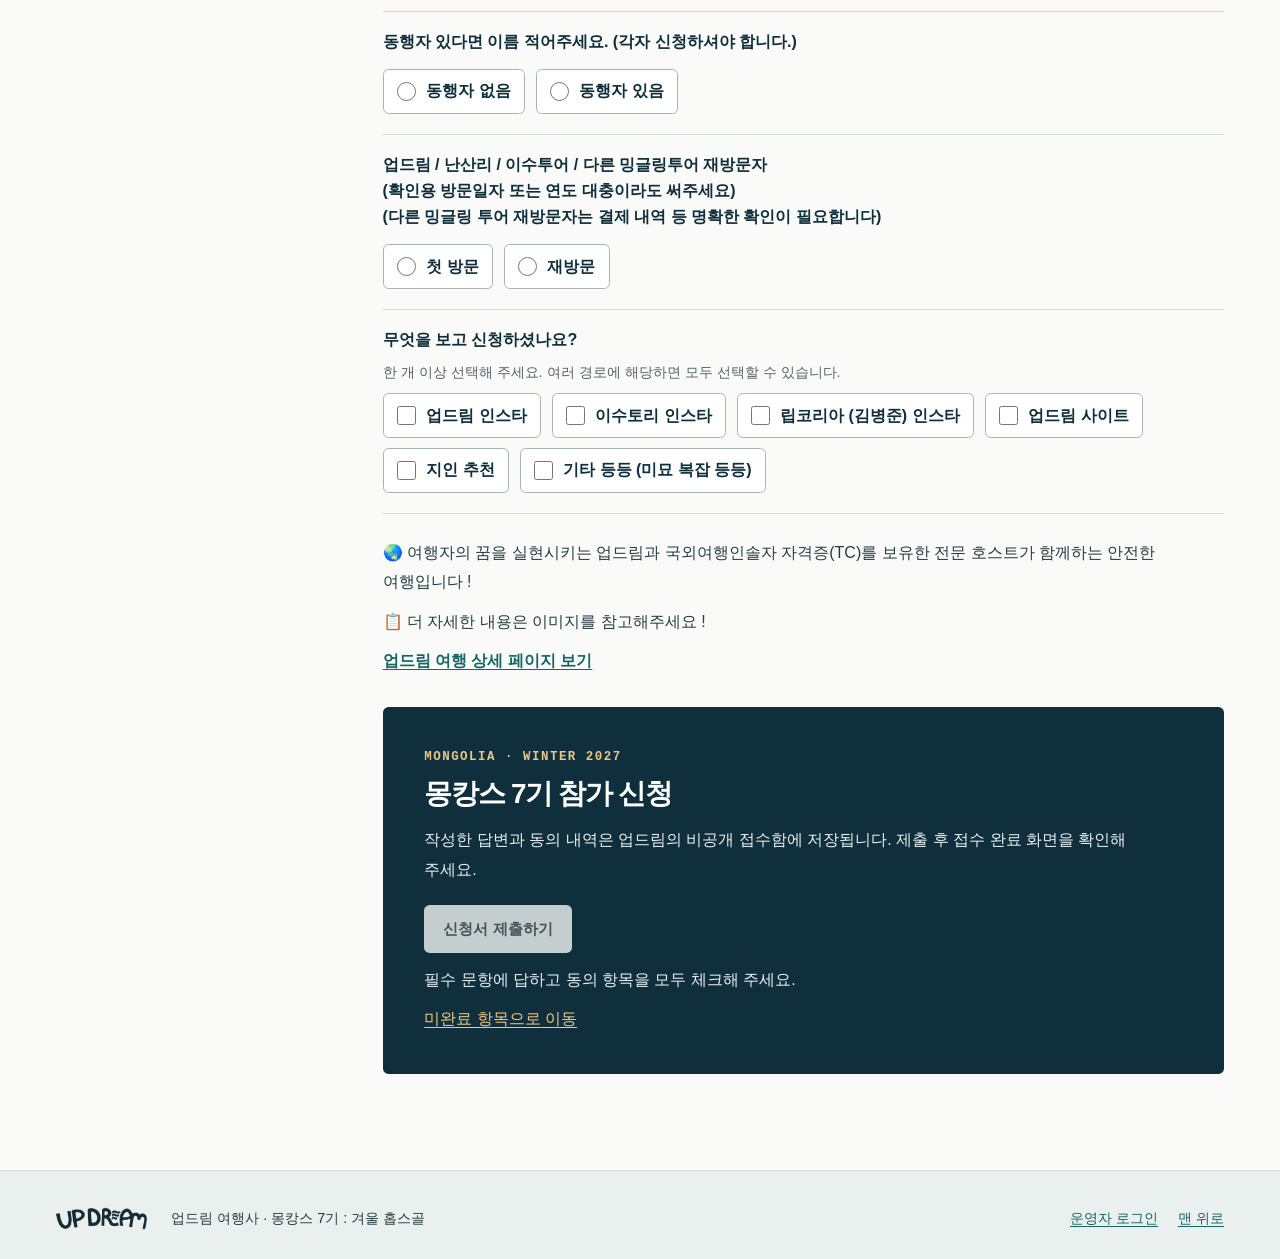
==== commit b4630741: "Enable application submission only when all required answers are valid" ====
--- a/index.html
+++ b/index.html
@@ -287,7 +287,7 @@
 </fieldset>
 <fieldset class="survey-field" data-question="25" aria-describedby="referral-help">
   <legend>무엇을 보고 신청하셨나요?</legend>
-  <p id="referral-help" class="field-help">해당하는 경로를 모두 선택해 주세요.</p>
+  <p id="referral-help" class="field-help">한 개 이상 선택해 주세요. 여러 경로에 해당하면 모두 선택할 수 있습니다.</p>
   <div class="choice-options">
     <label for="answer-25-1" class="choice-label">
       <input id="answer-25-1" type="checkbox" name="entry.212359428" value="업드림 인스타" form="application-handoff">
@@ -323,8 +323,9 @@
   <form id="application-handoff" action="https://mongcance-winter-seven.upperguide8.chatgpt.site/api/applications" method="post">
     <input type="hidden" name="noticeVersion" value="mongcance7-2026-11-19-v1">
     <input type="hidden" name="applicationId">
-    <button class="primary" type="submit" disabled>신청서 제출하기</button>
+    <button class="primary" type="submit" aria-describedby="survey-status" disabled>신청서 제출하기</button>
     <p id="survey-status" role="status"></p>
+    <a id="missing-field-link" href="#guide-consent" hidden>미완료 항목으로 이동</a>
     <noscript><p>신청서를 제출하려면 브라우저의 자바스크립트를 켜 주세요.</p></noscript>
   </form>
 </div></section></div></div></main><footer><div class="wrap footer"><a class="brand" href="#top" aria-label="업드림 몽캉스 처음으로"><img src="assets/updream.png" width="125" height="32" alt="업드림"></a><span>업드림 여행사 · 몽캉스 7기 : 겨울 홉스골</span>
@@ -332,4 +333,4 @@
     <a href="./admin/">운영자 로그인</a>
     <a href="#top">맨 위로</a>
   </nav>
-</div></footer><script src="navigation.js"></script><script src="consent.js" defer></script></body></html>
+</div></footer><script src="navigation.js"></script><script src="consent.js?v=2" defer></script></body></html>
--- a/styles.css
+++ b/styles.css
@@ -36,7 +36,7 @@
 .header nav a:hover {color: var(--teal); text-decoration: underline}
 .head-cta, .hero-cta, .primary {display: inline-flex; align-items: center; justify-content: center; min-height: 2.8rem; padding: .5rem 1.25rem; font-size: .95rem; font-weight: 750; border-radius: .35rem; line-height: 1.45}
 .head-cta {background: var(--ink); color: white}
-.head-cta:hover, .primary:hover {background: #264d58; color: white}
+.head-cta:hover {background: #264d58; color: white}
 .hero {position: relative; isolation: isolate; background: #102f3c; overflow: hidden; color: white}
 .hero-image, .hero-shade {position: absolute; z-index: -1; inset: 0; height: 100%}
 .hero-image {left: auto; width: 75%; object-fit: cover; object-position: 50% 58%}
@@ -116,6 +116,7 @@
 .guide-choice {margin-top: 1rem}
 #survey-status:not(:empty) {margin-top: .75rem}
 #survey-status:empty {display: none}
+#missing-field-link {color: var(--gold)}
 
 .response small {font-size: .85rem; font-weight: 630; color: #56686c}
 .response span {font-weight: 650}
@@ -138,12 +139,12 @@
 .survey-input:focus-visible {outline: 3px solid var(--teal); outline-offset: 2px}
 .detail-field {margin-top: .75rem}
 .detail-field[hidden] {display: none}
-.primary:disabled {cursor: default; opacity: .7}
+.primary:disabled {cursor: not-allowed; background: #c5cecf; color: #445459}
 .apply-panel {padding: clamp(1.4rem,3.8vw,2.6rem); background: var(--ink); color: #e9f0f2; margin-top: 2rem; border-radius: .35rem}
 .apply-panel .eyebrow {color: #e7c888}
 .apply-panel h3 {font-size: 1.75rem; color: white; margin: .5rem 0}
 .primary {border: 0; background: var(--gold); color: var(--ink); margin-top: .65rem; padding: .8rem 1.2rem}
-.primary:hover {background: #ffe1a6; color: var(--ink)}
+.primary:enabled:hover {background: #ffe1a6; color: var(--ink)}
 footer {border-top: 1px solid var(--line); background: #eaf0ed; padding-block: 1.6rem}
 .footer {display: flex; gap: 1.5rem; align-items: center; font-size: .9rem}
 .footer .brand img {width: 5.7rem}
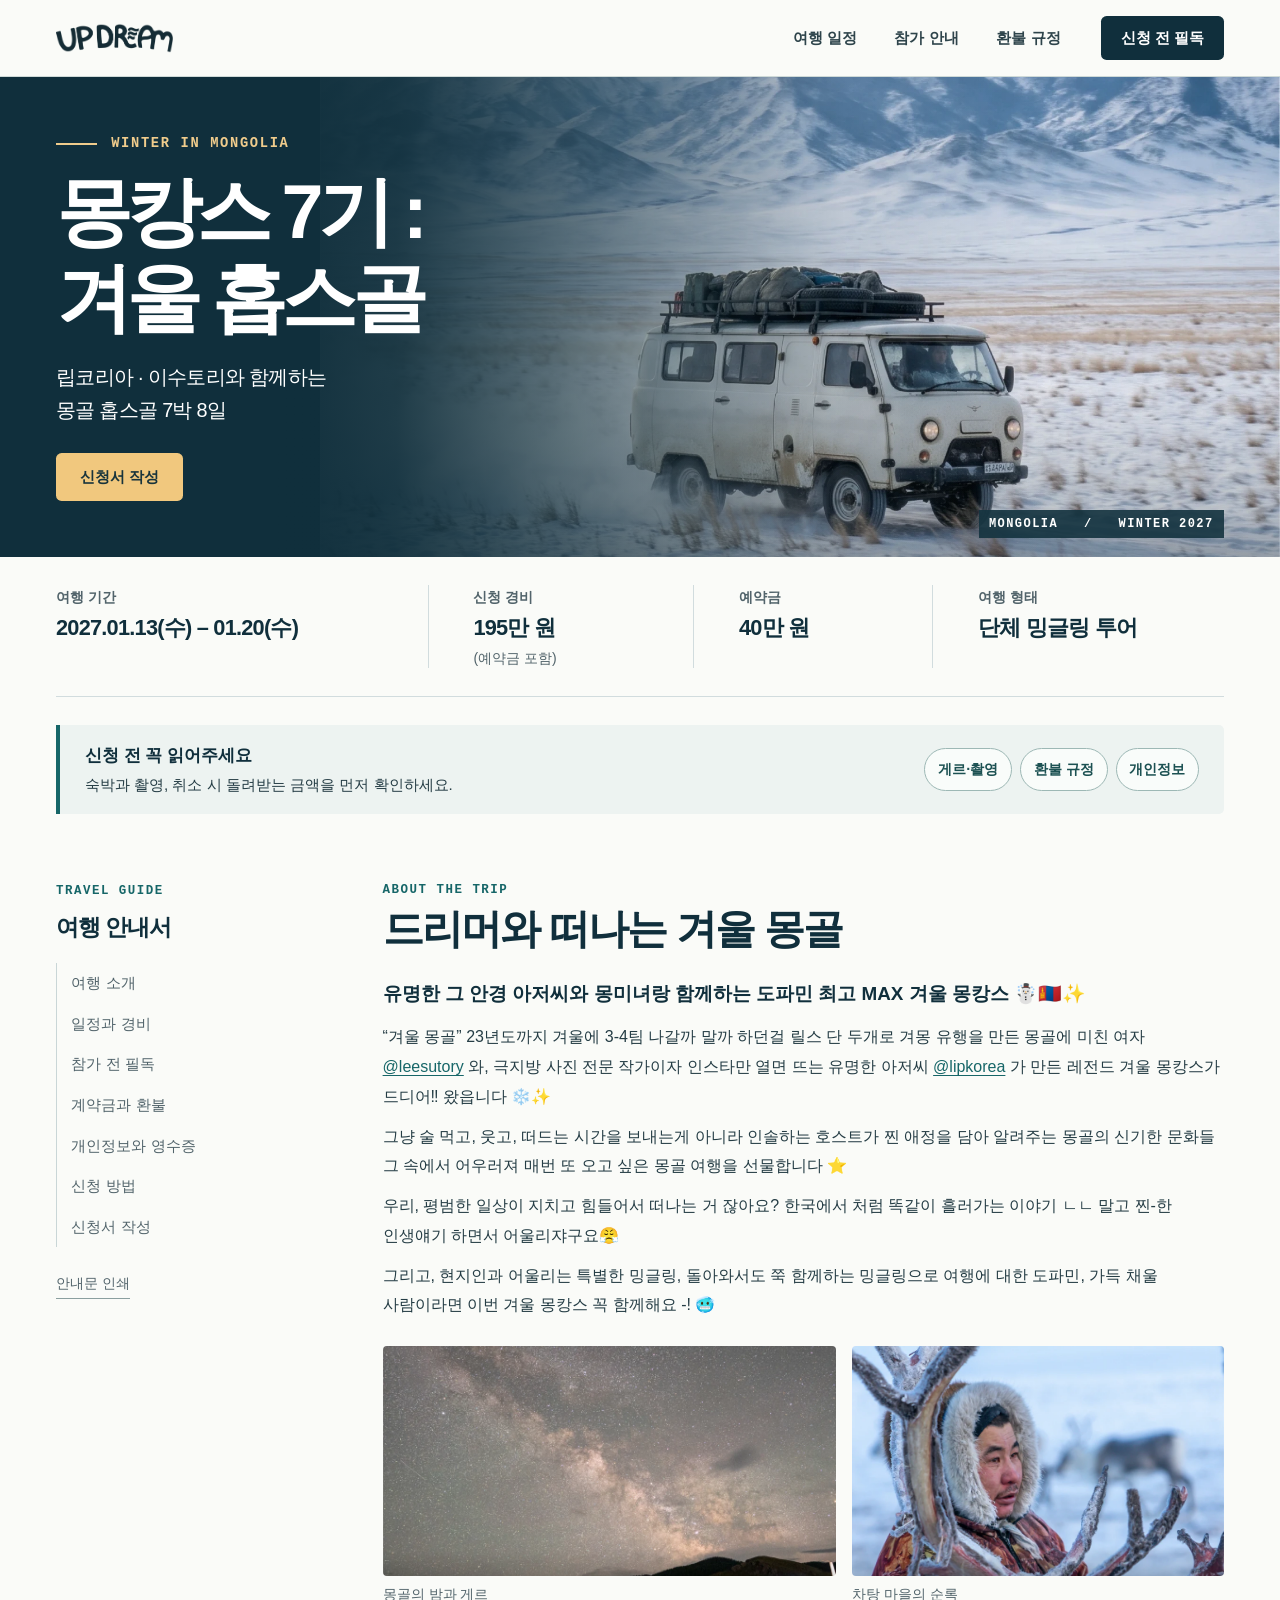
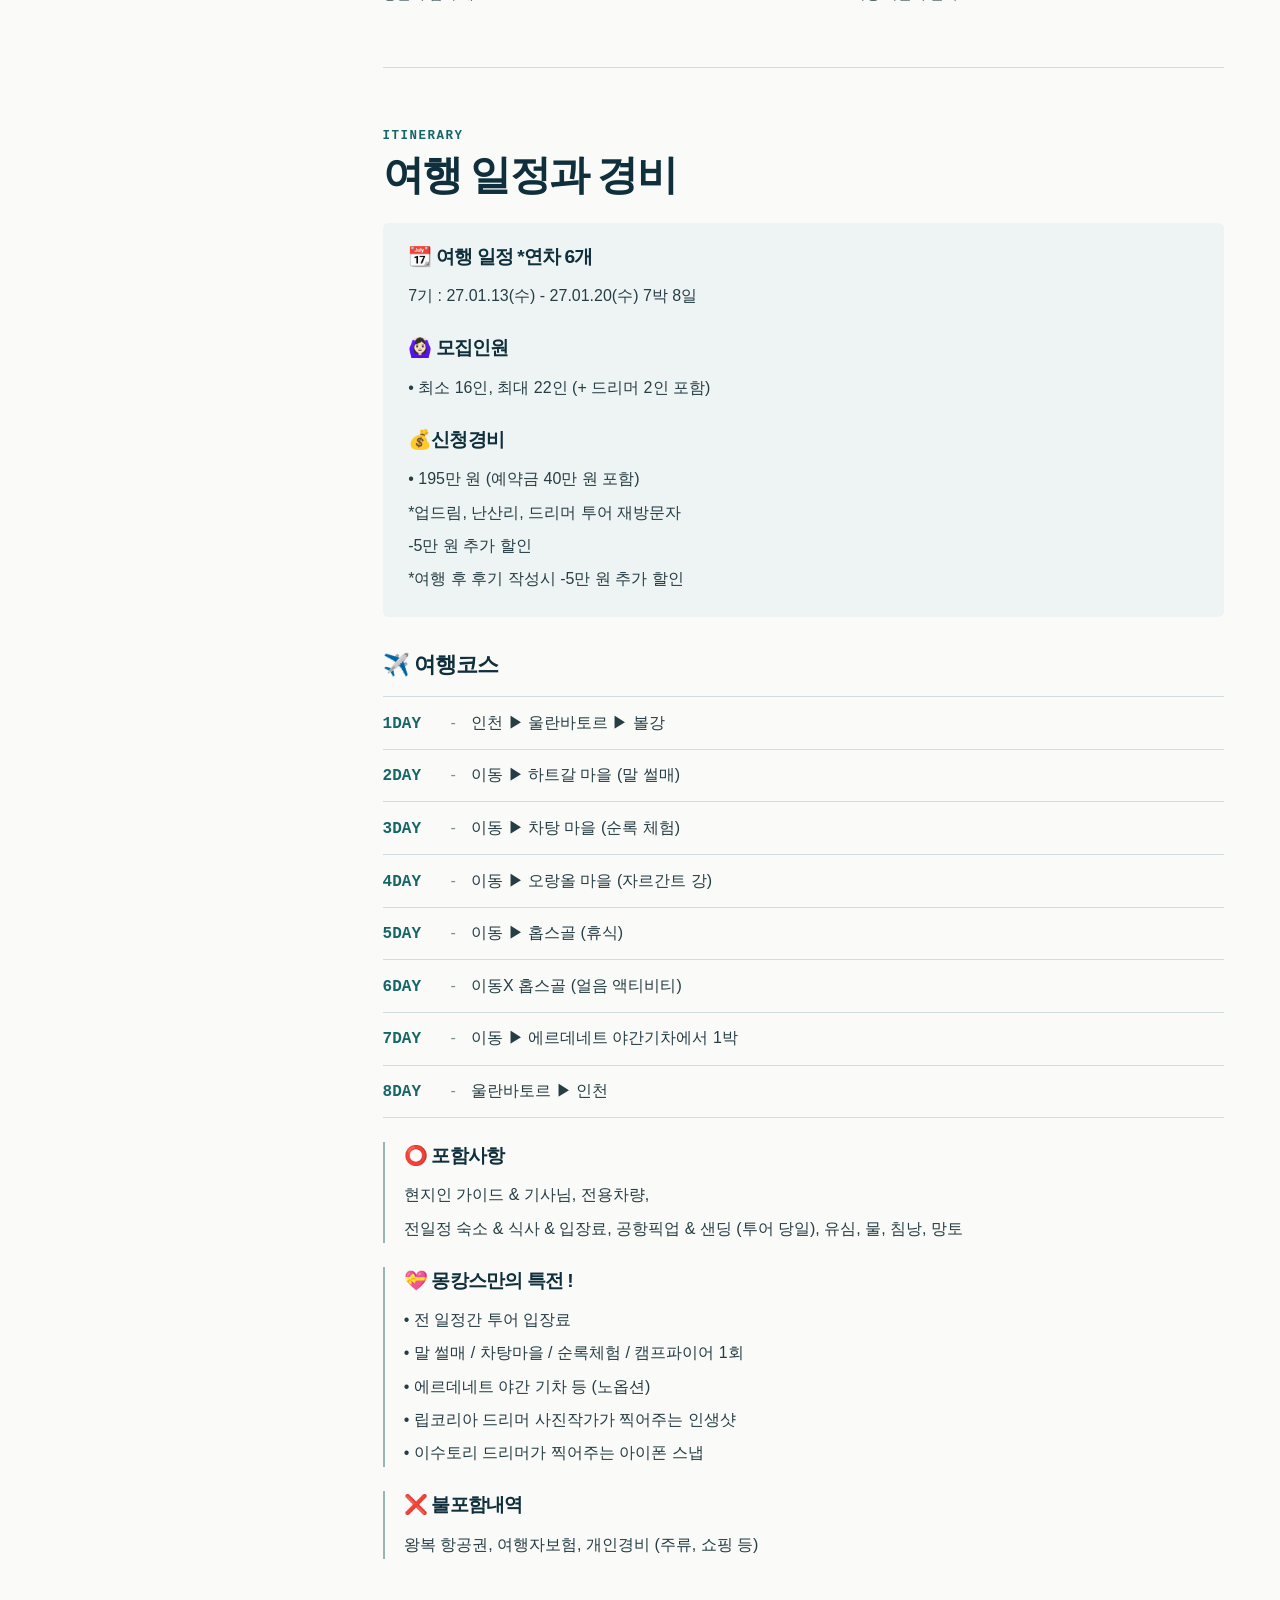
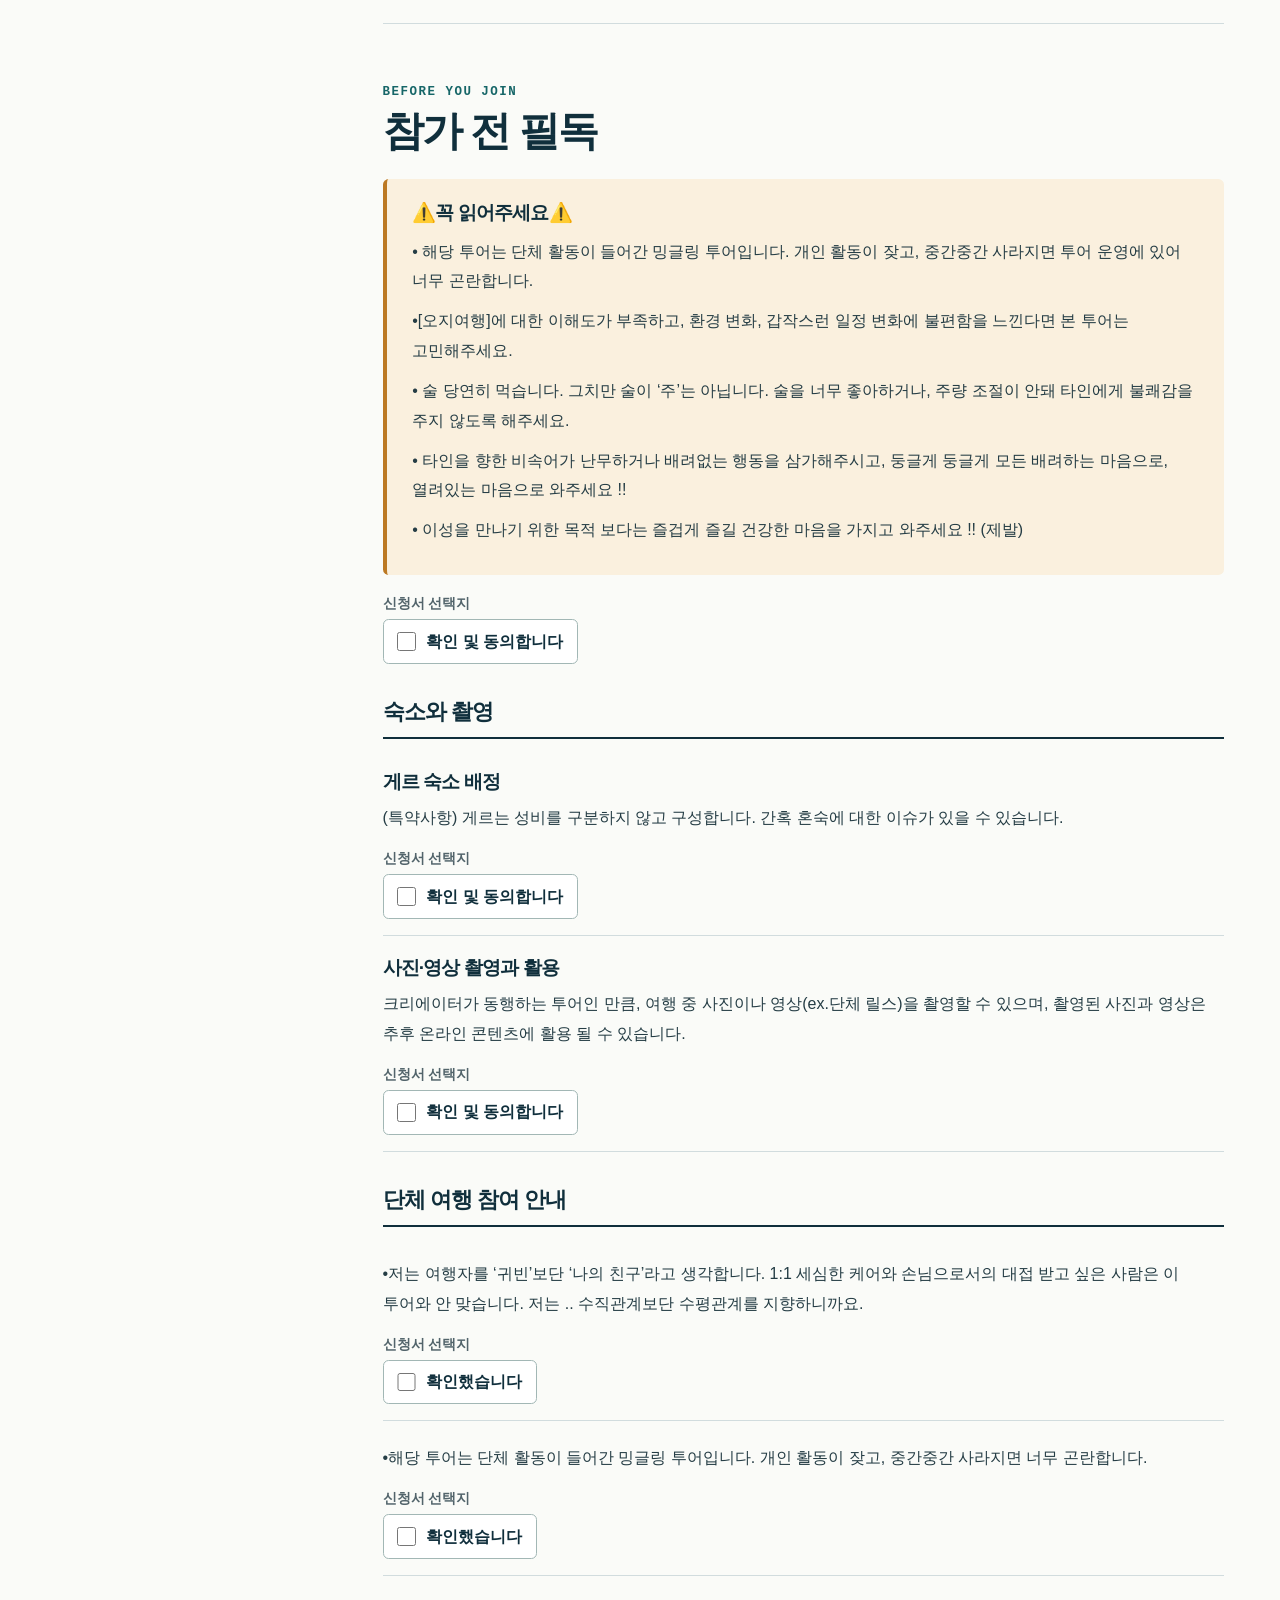
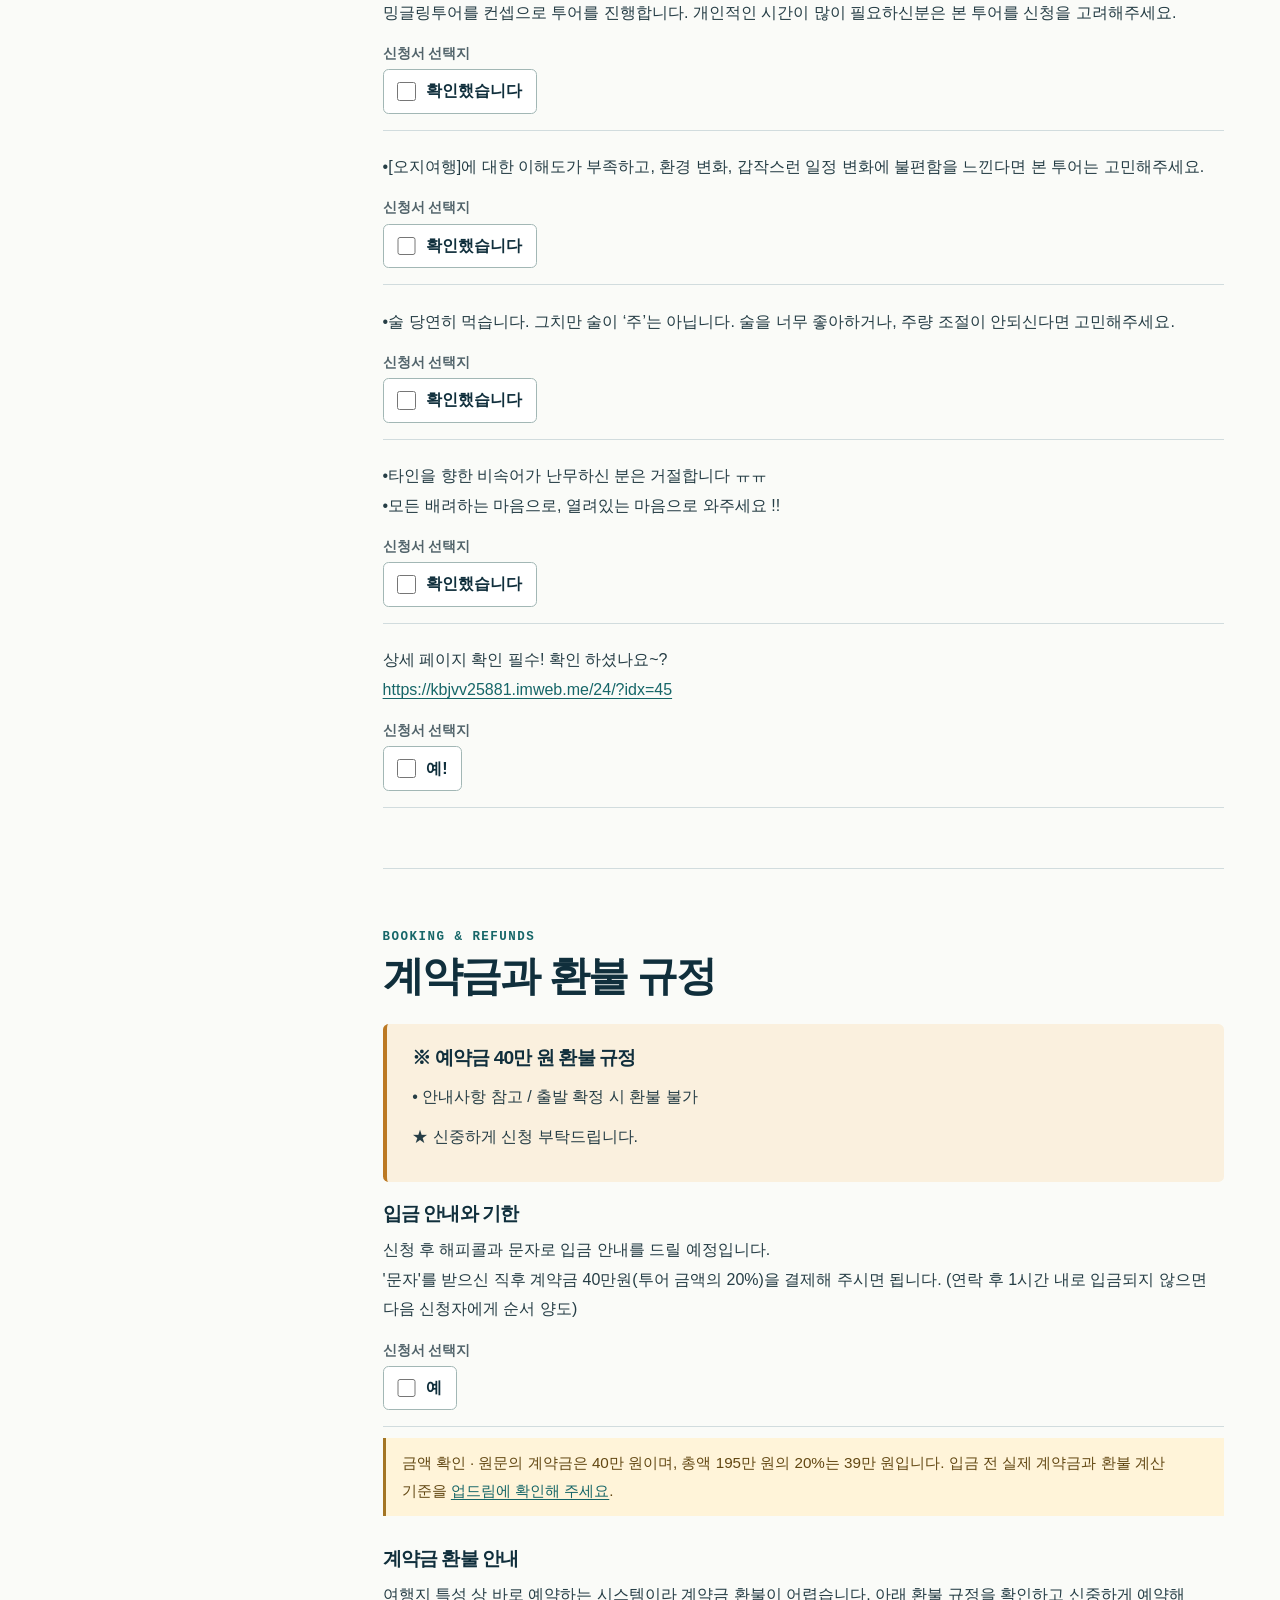
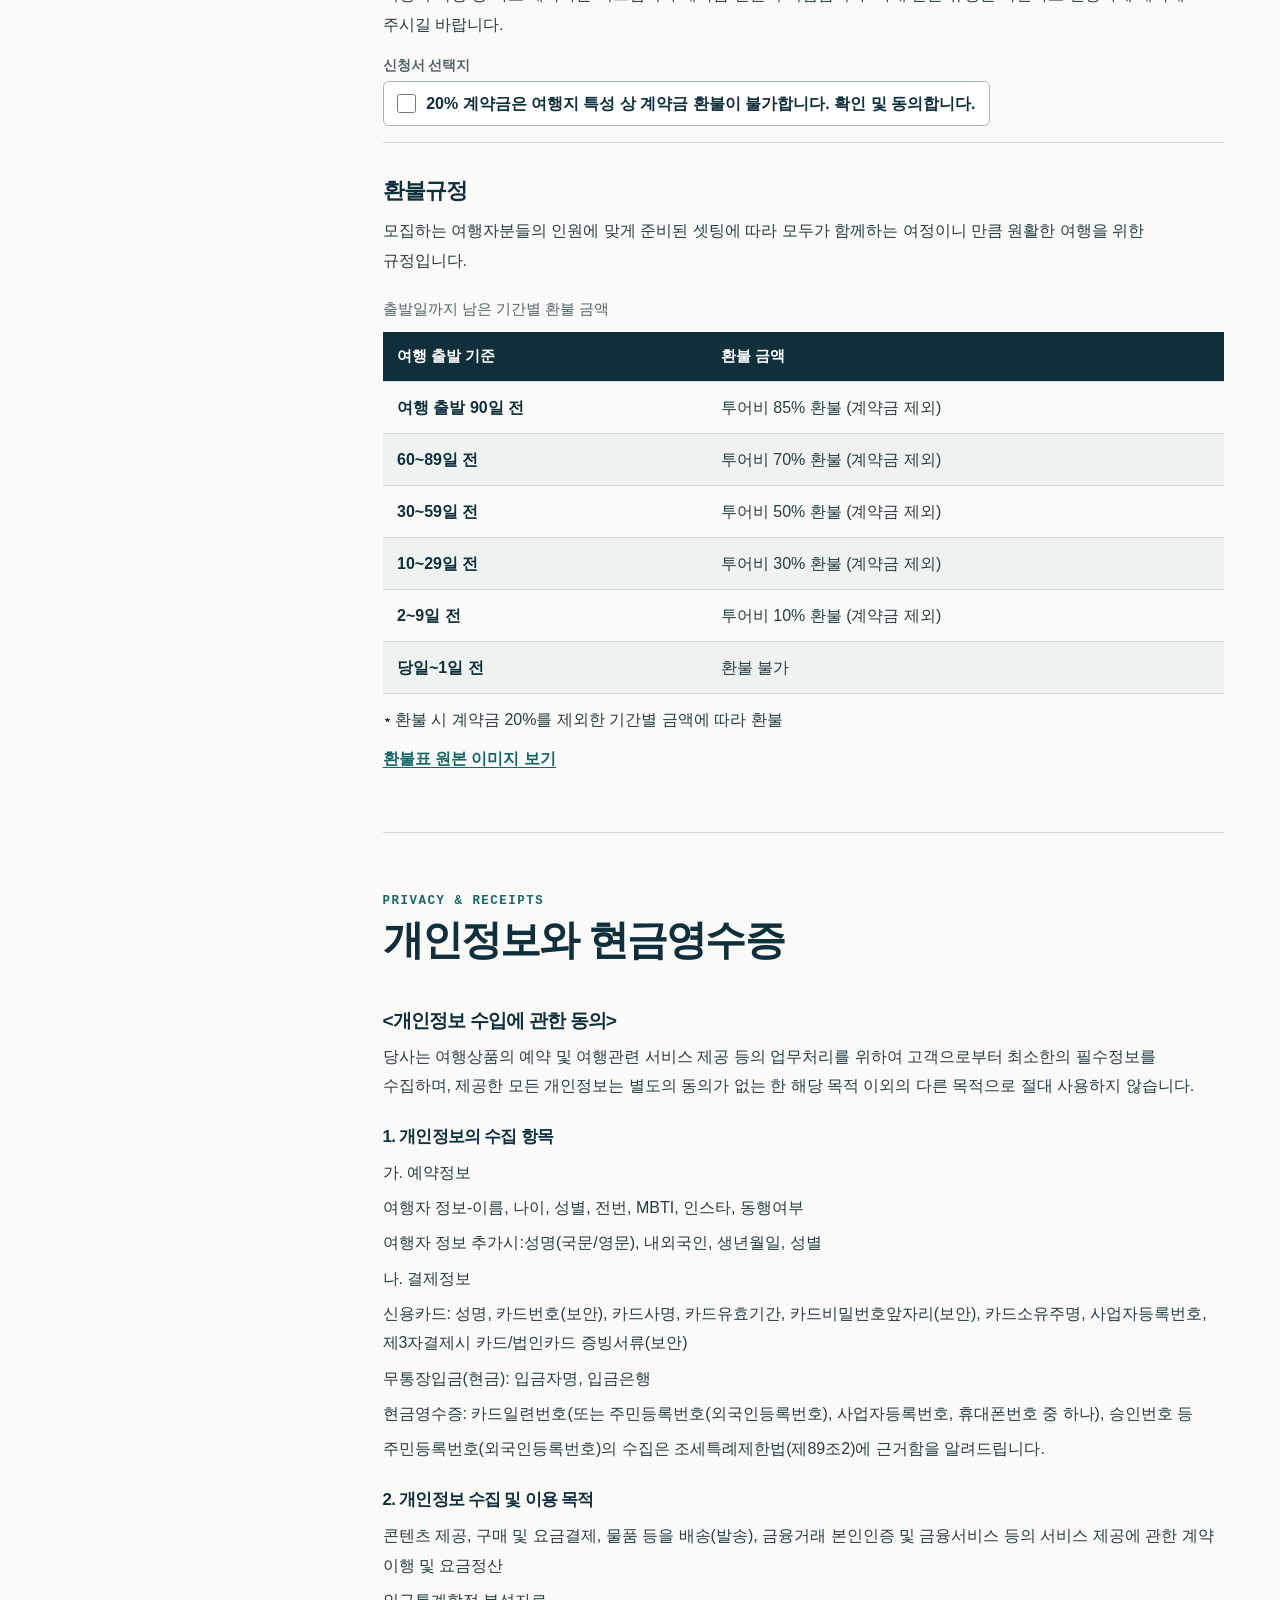
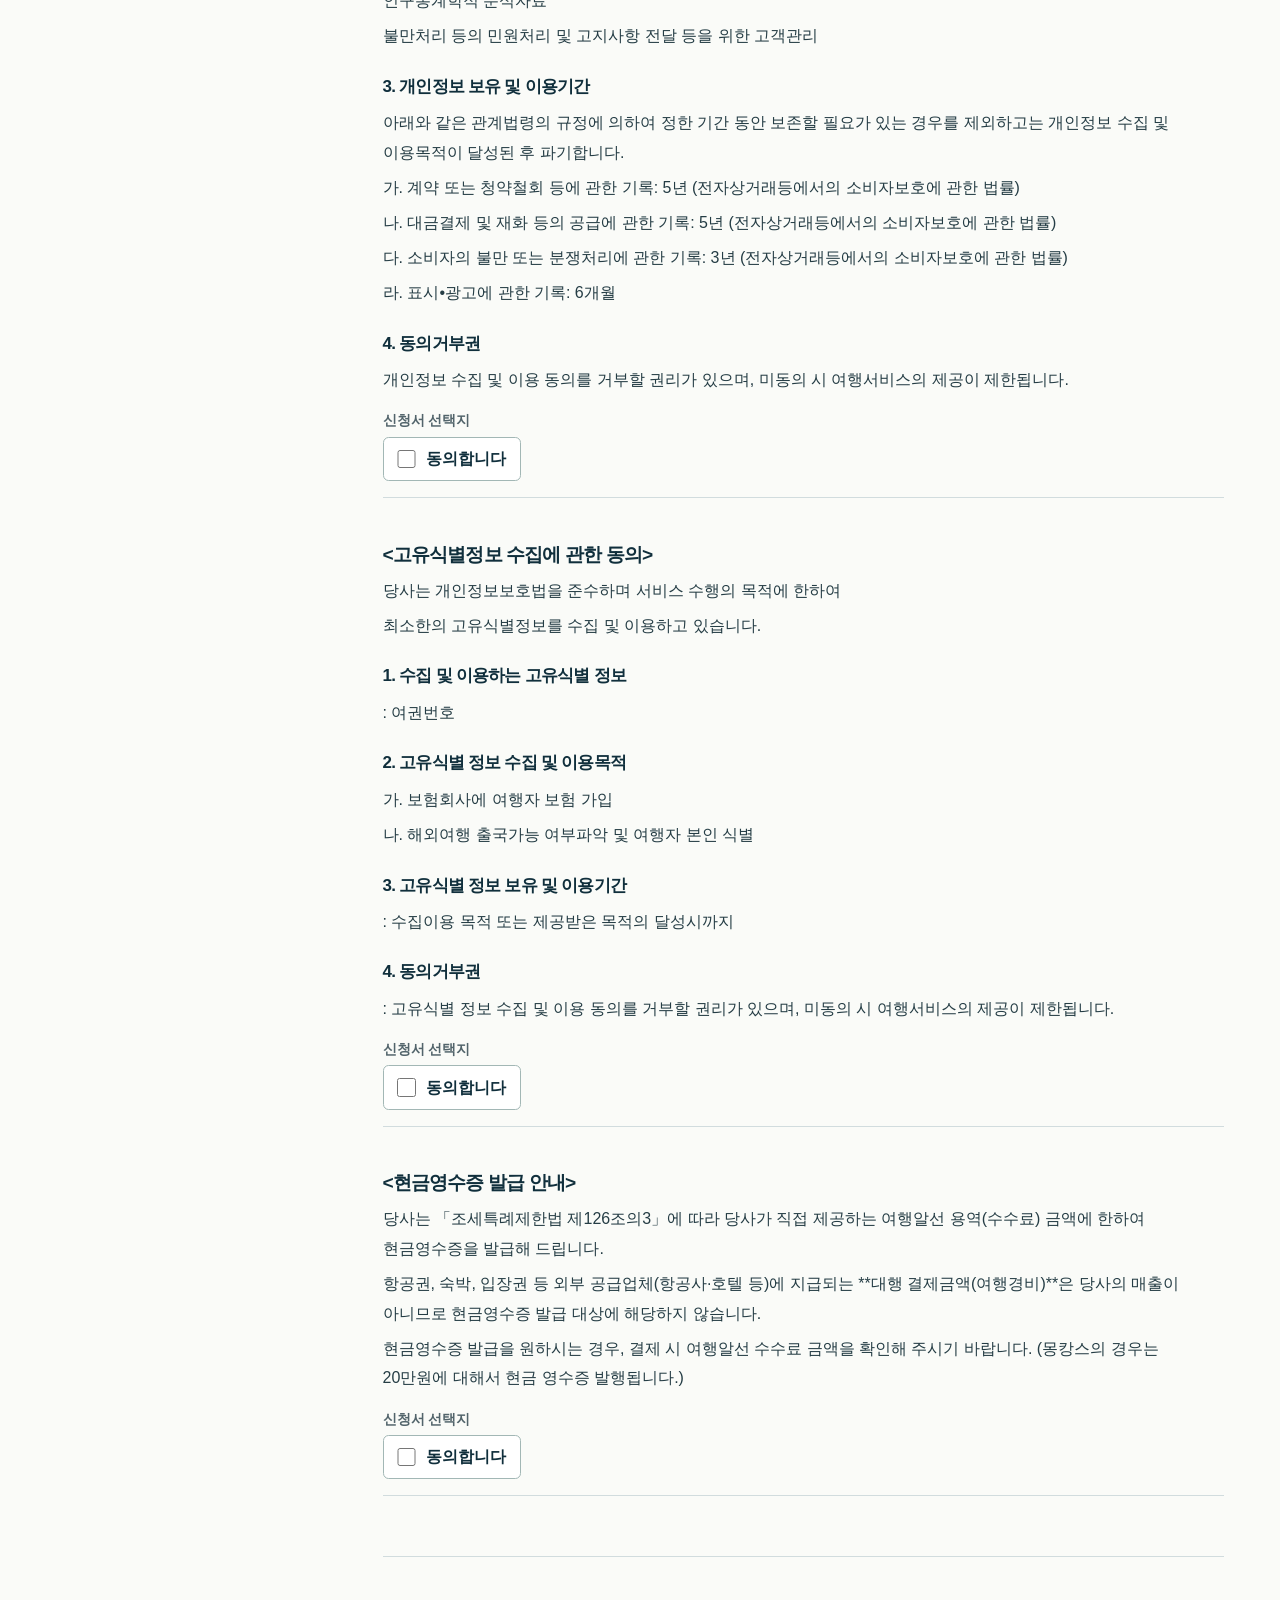
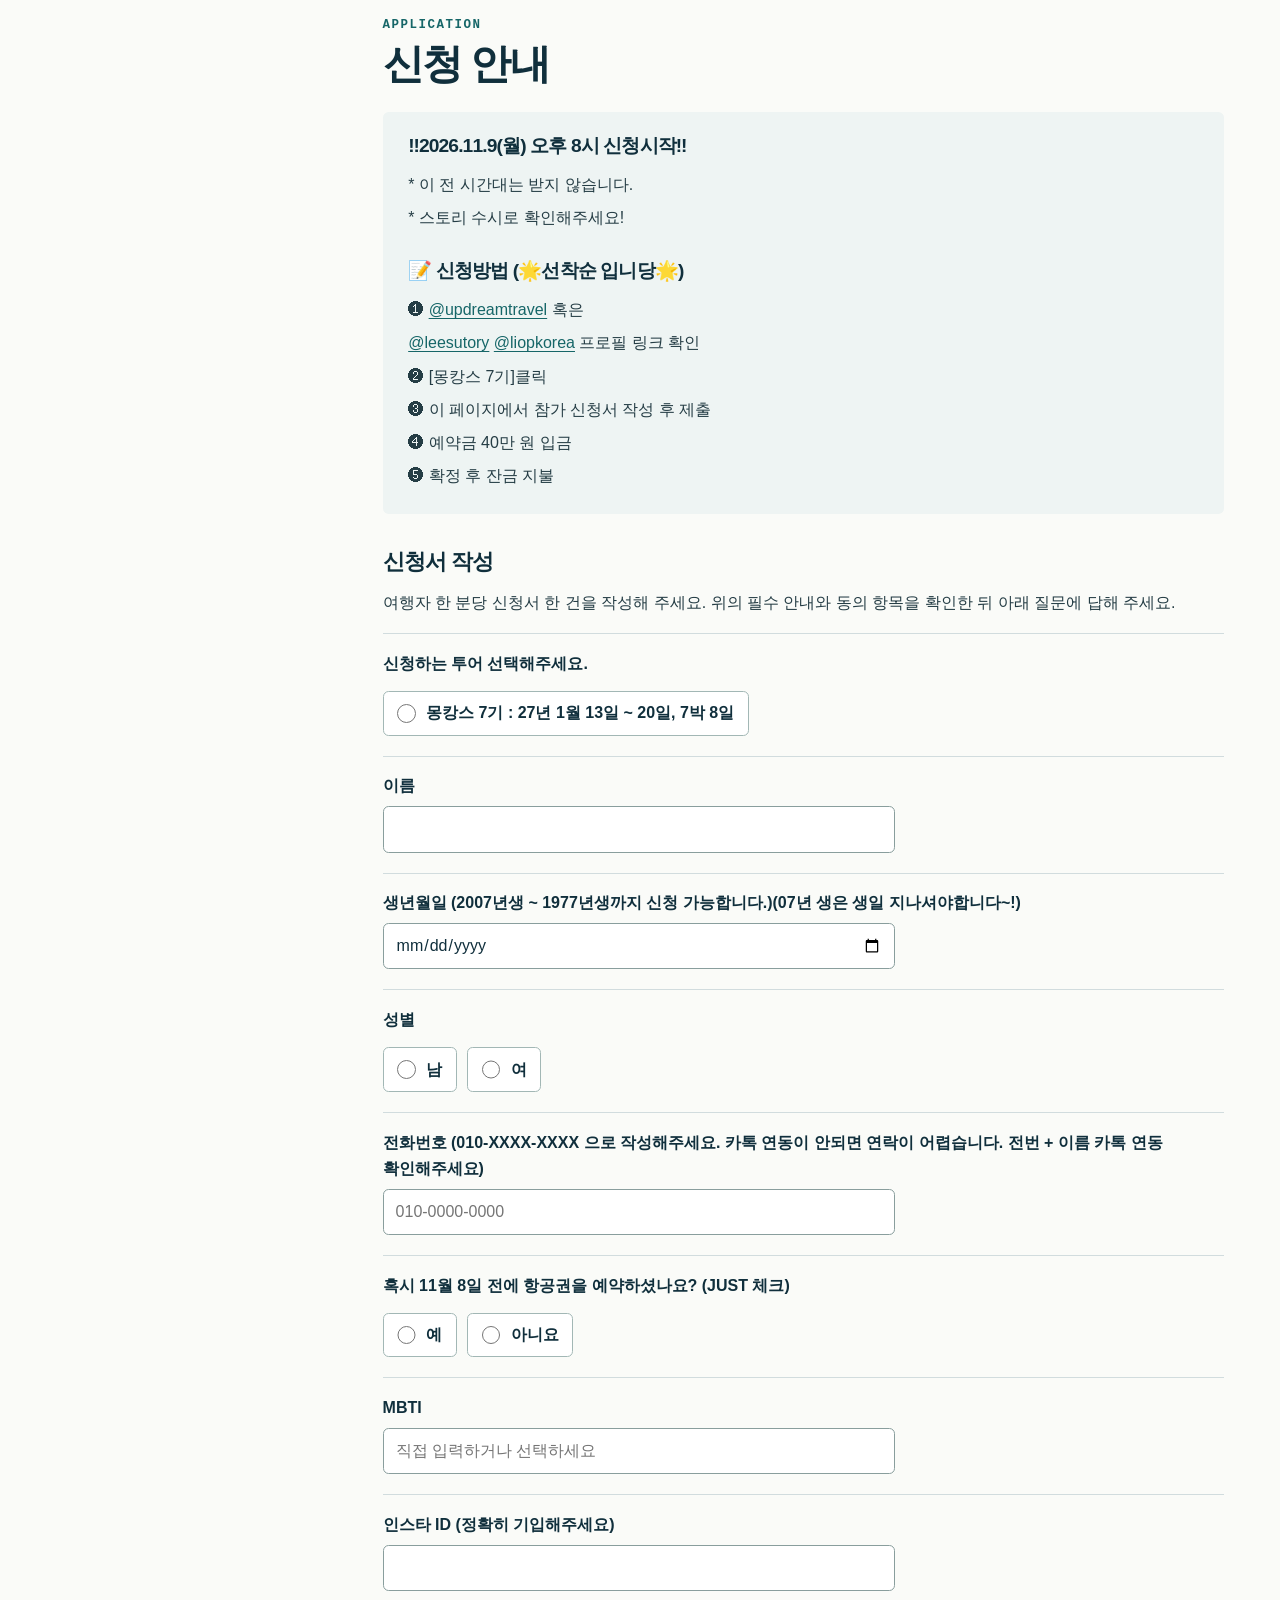
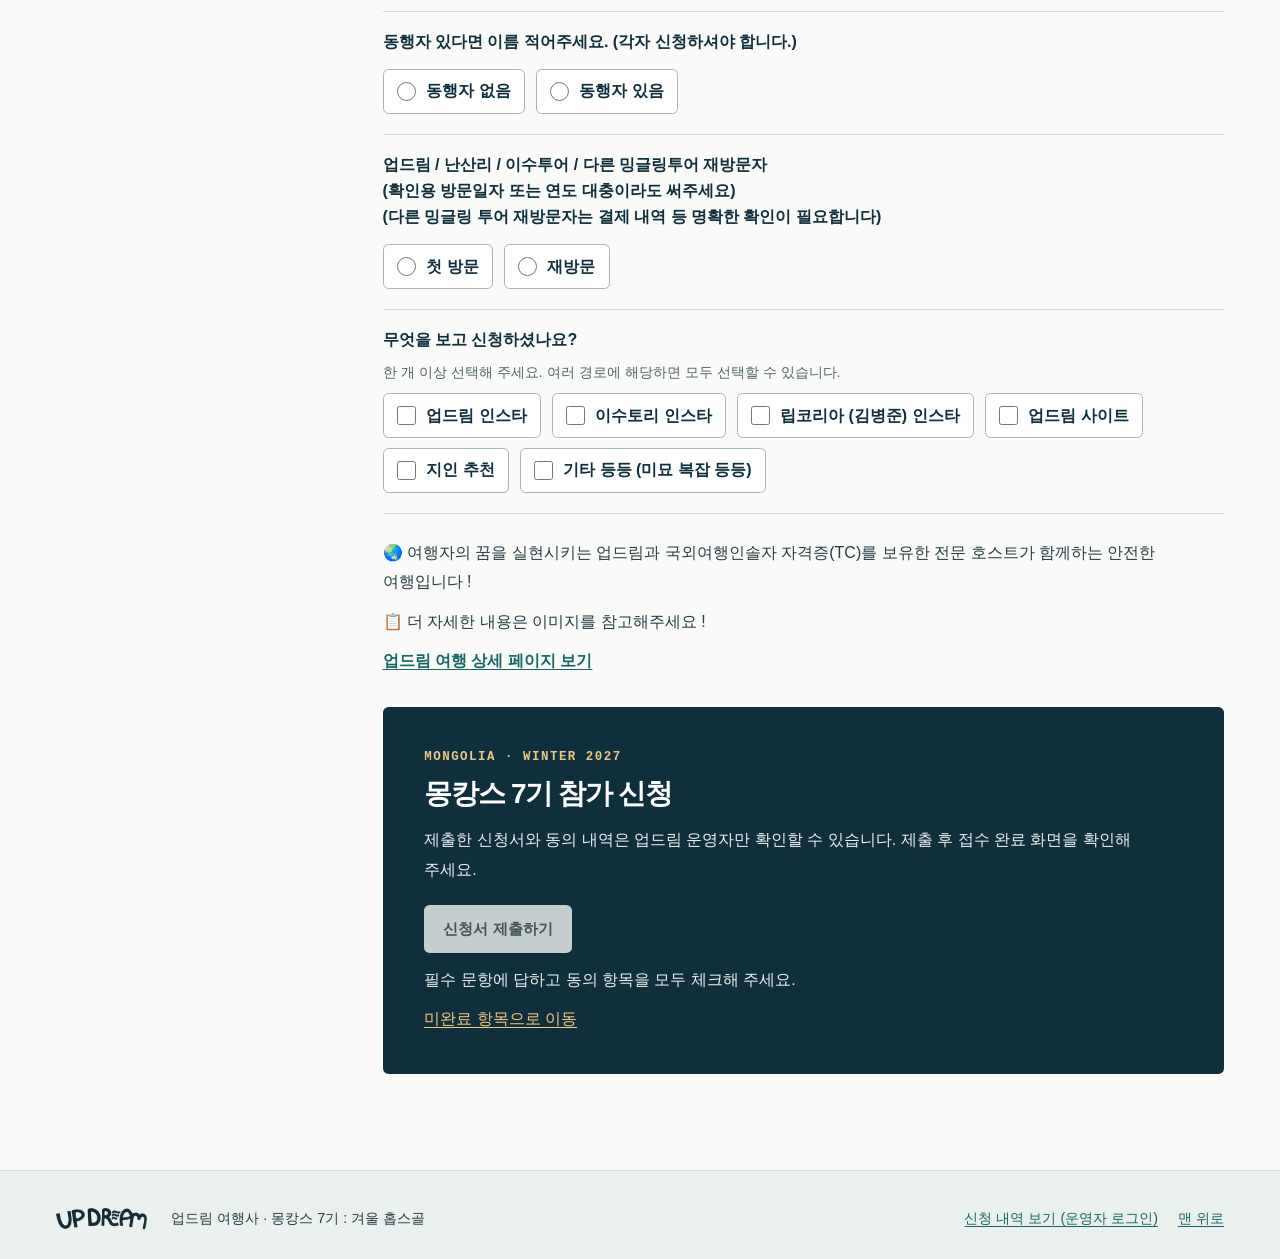
==== commit 87d69a7f: "Label the owner link with the applications it opens" ====
--- a/index.html
+++ b/index.html
@@ -319,7 +319,7 @@
 <p>🌏 여행자의 꿈을 실현시키는 업드림과 국외여행인솔자 자격증(TC)를 보유한 전문 호스트가 함께하는 안전한 여행입니다 !</p><p>📋 더 자세한 내용은 이미지를 참고해주세요 !</p><a class="textlink" href="https://kbjvv25881.imweb.me/24/?idx=45">업드림 여행 상세 페이지 보기</a><div class="apply-panel">
   <p class="eyebrow">MONGOLIA · WINTER 2027</p>
   <h3>몽캉스 7기 참가 신청</h3>
-  <p>작성한 답변과 동의 내역은 업드림의 비공개 접수함에 저장됩니다. 제출 후 접수 완료 화면을 확인해 주세요.</p>
+  <p>제출한 신청서와 동의 내역은 업드림 운영자만 확인할 수 있습니다. 제출 후 접수 완료 화면을 확인해 주세요.</p>
   <form id="application-handoff" action="https://mongcance-winter-seven.upperguide8.chatgpt.site/api/applications" method="post">
     <input type="hidden" name="noticeVersion" value="mongcance7-2026-11-19-v1">
     <input type="hidden" name="applicationId">
@@ -330,7 +330,7 @@
   </form>
 </div></section></div></div></main><footer><div class="wrap footer"><a class="brand" href="#top" aria-label="업드림 몽캉스 처음으로"><img src="assets/updream.png" width="125" height="32" alt="업드림"></a><span>업드림 여행사 · 몽캉스 7기 : 겨울 홉스골</span>
   <nav aria-label="하단 메뉴">
-    <a href="./admin/">운영자 로그인</a>
+    <a href="./admin/">신청 내역 보기 (운영자 로그인)</a>
     <a href="#top">맨 위로</a>
   </nav>
 </div></footer><script src="navigation.js"></script><script src="consent.js?v=2" defer></script></body></html>
